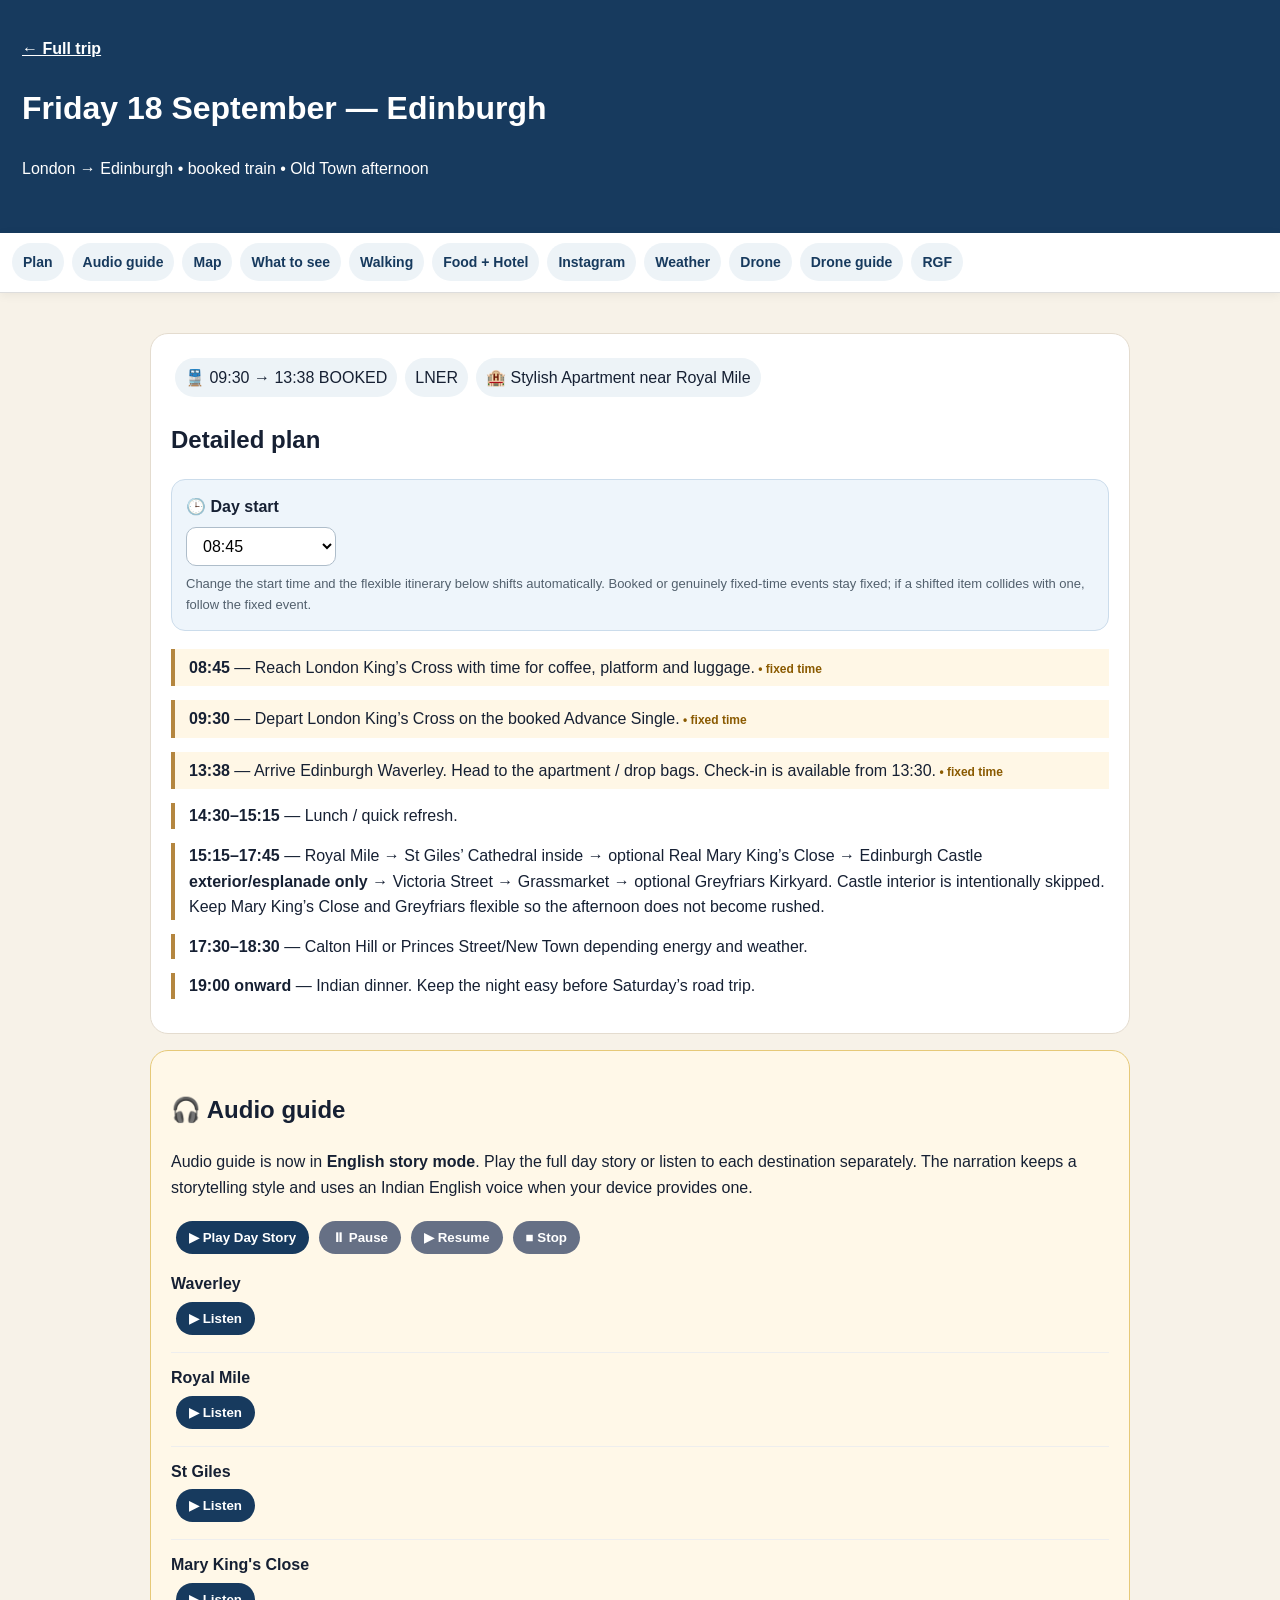
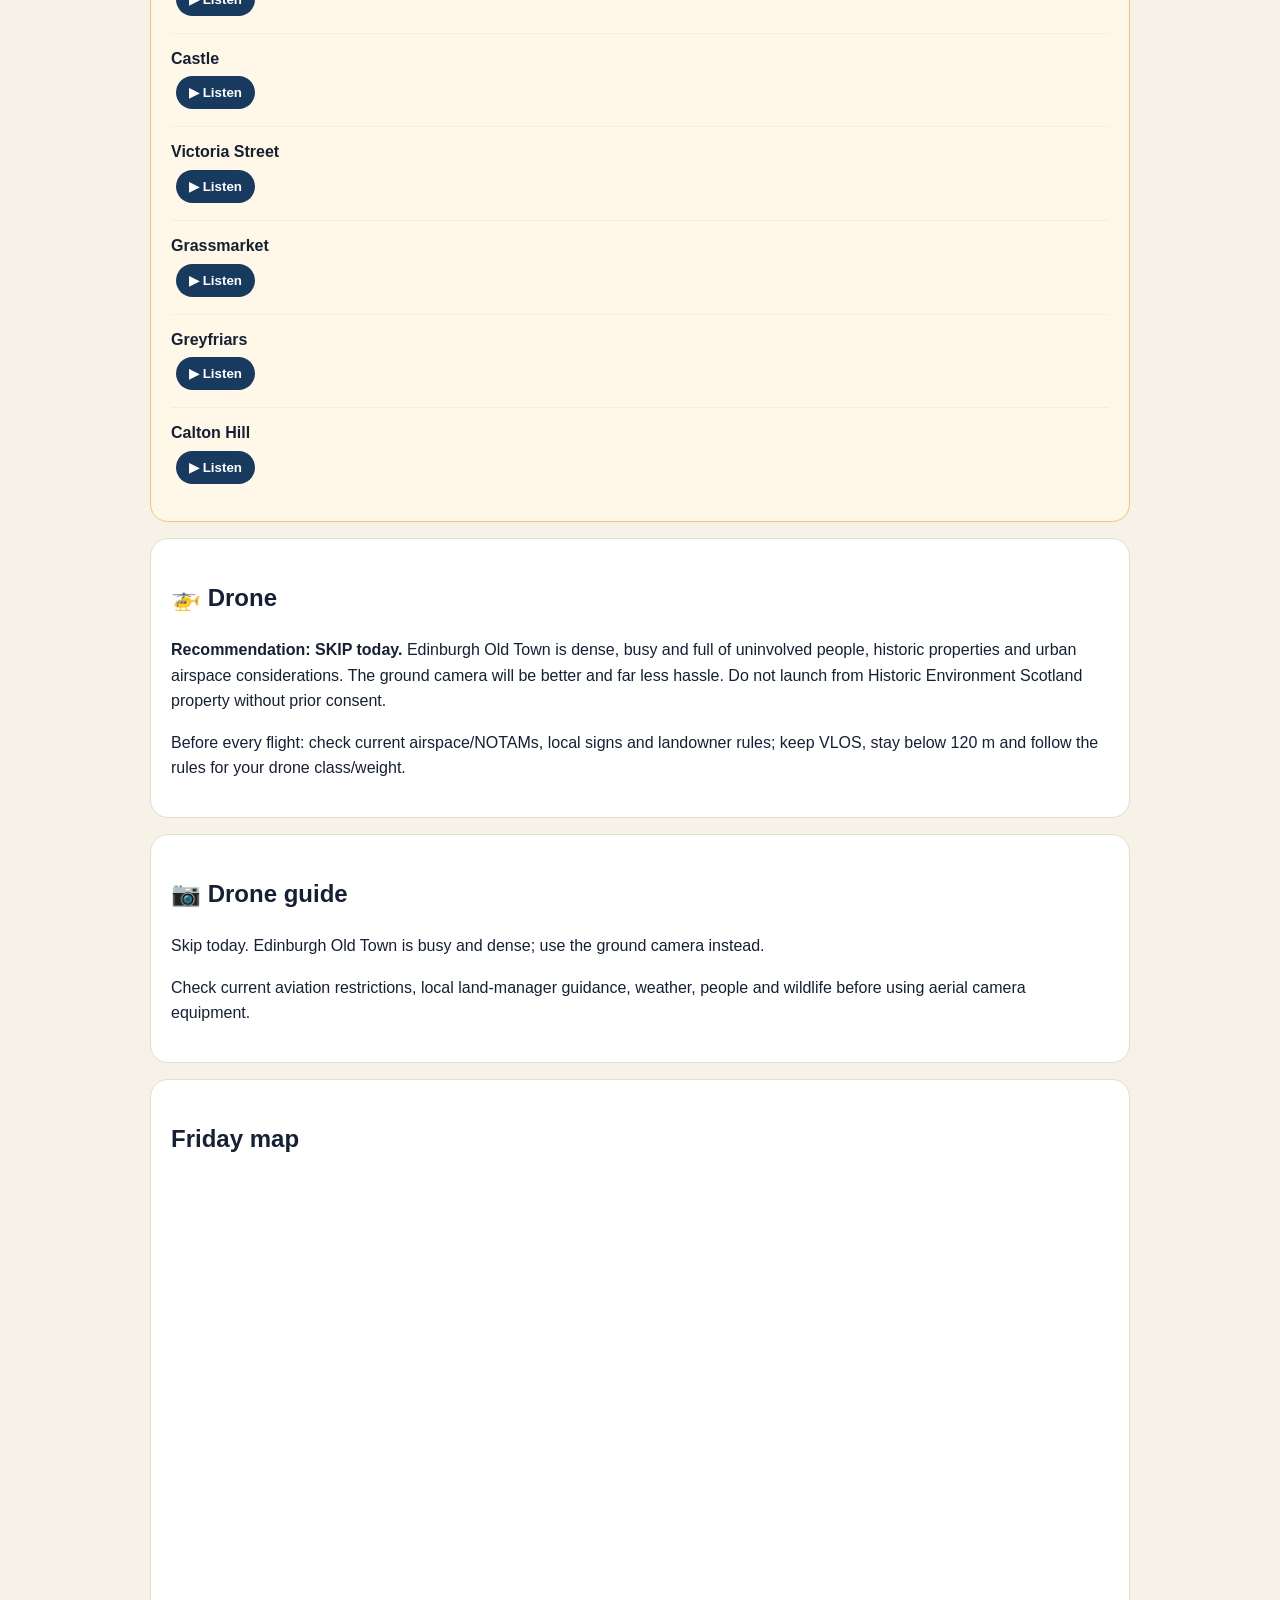
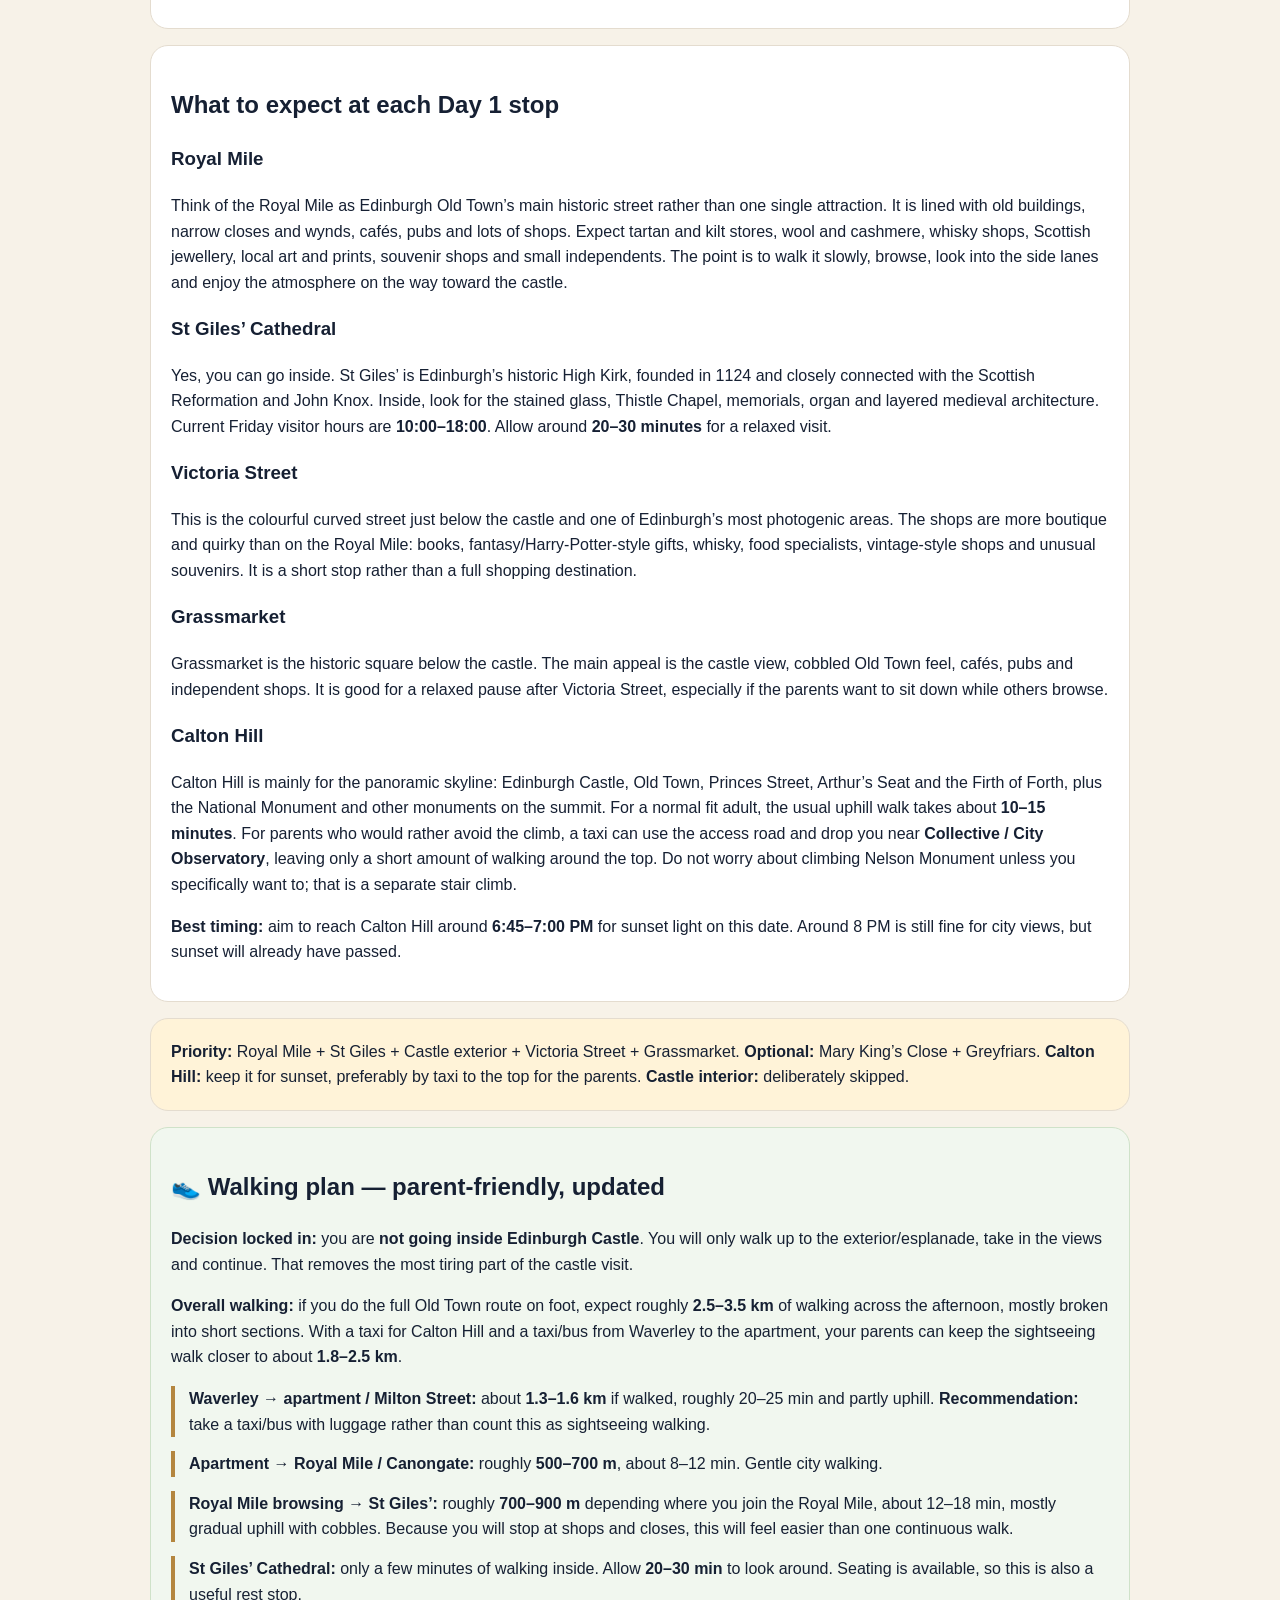
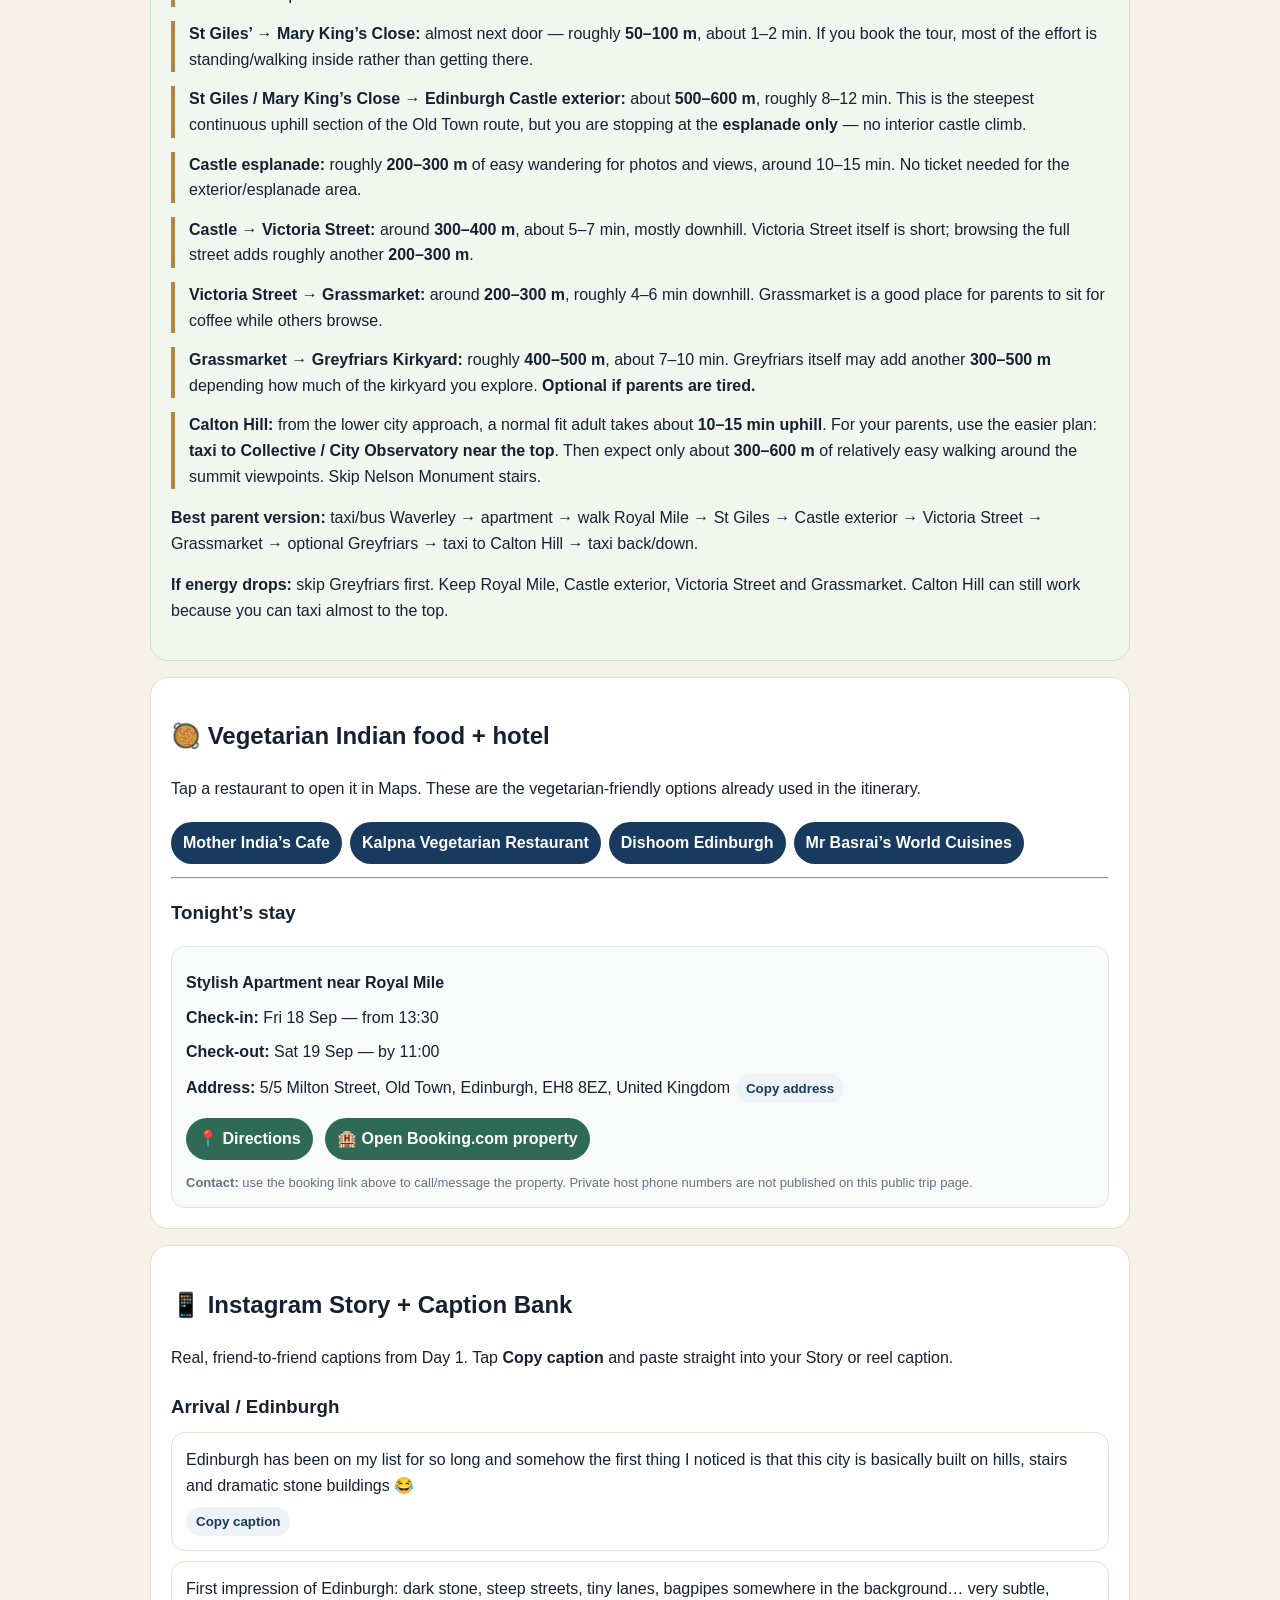
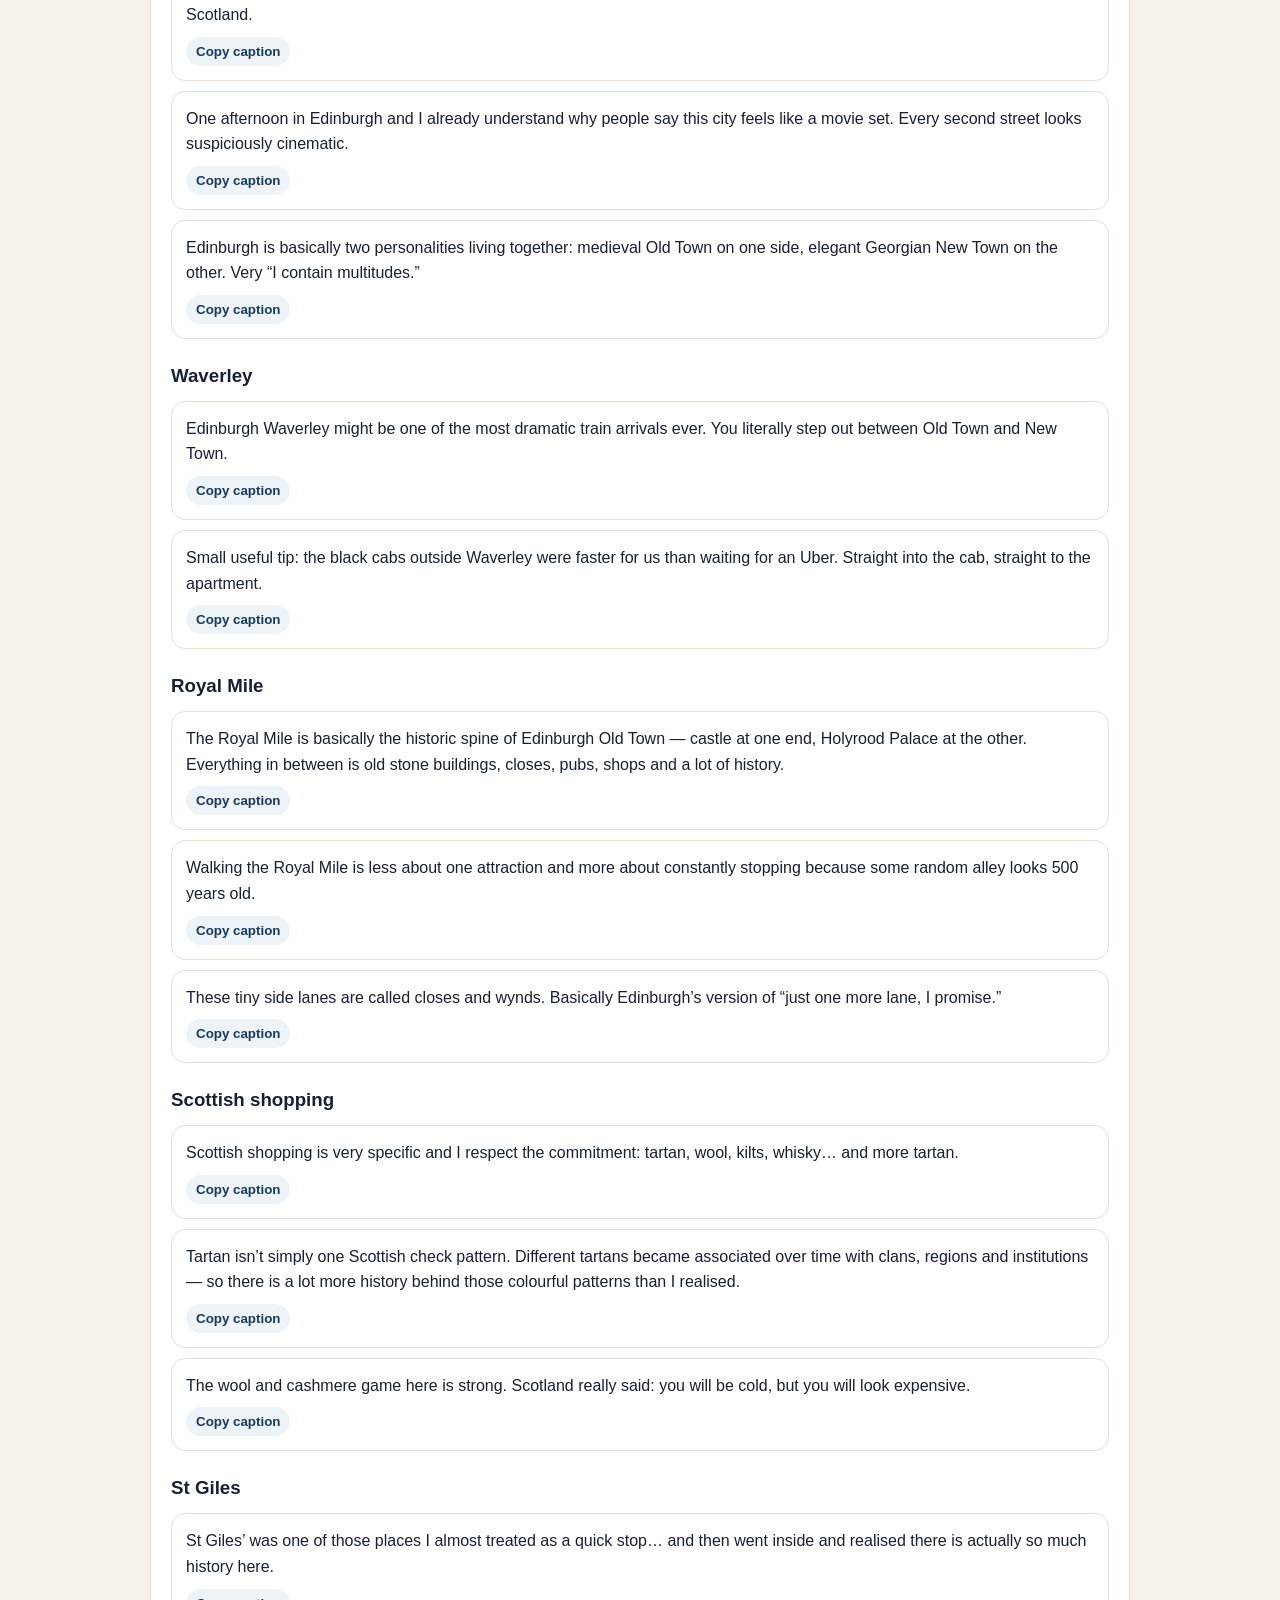
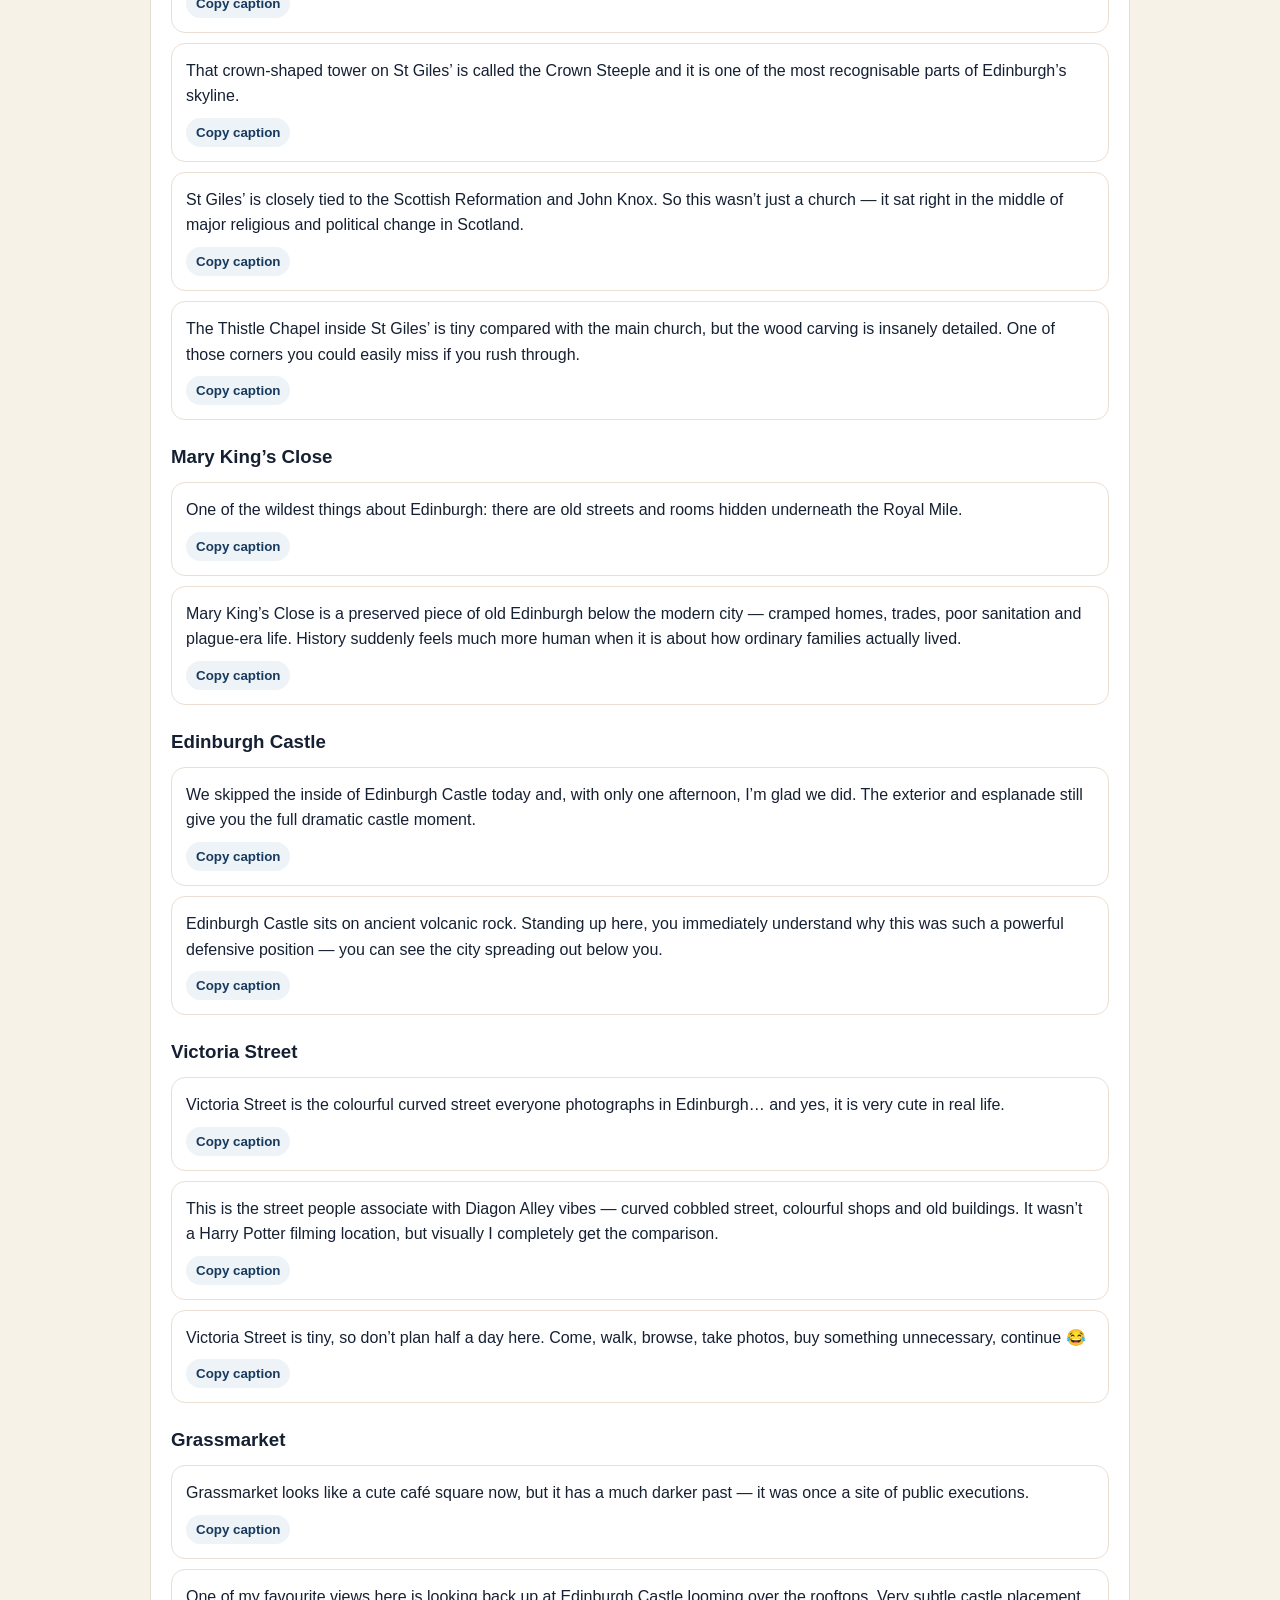
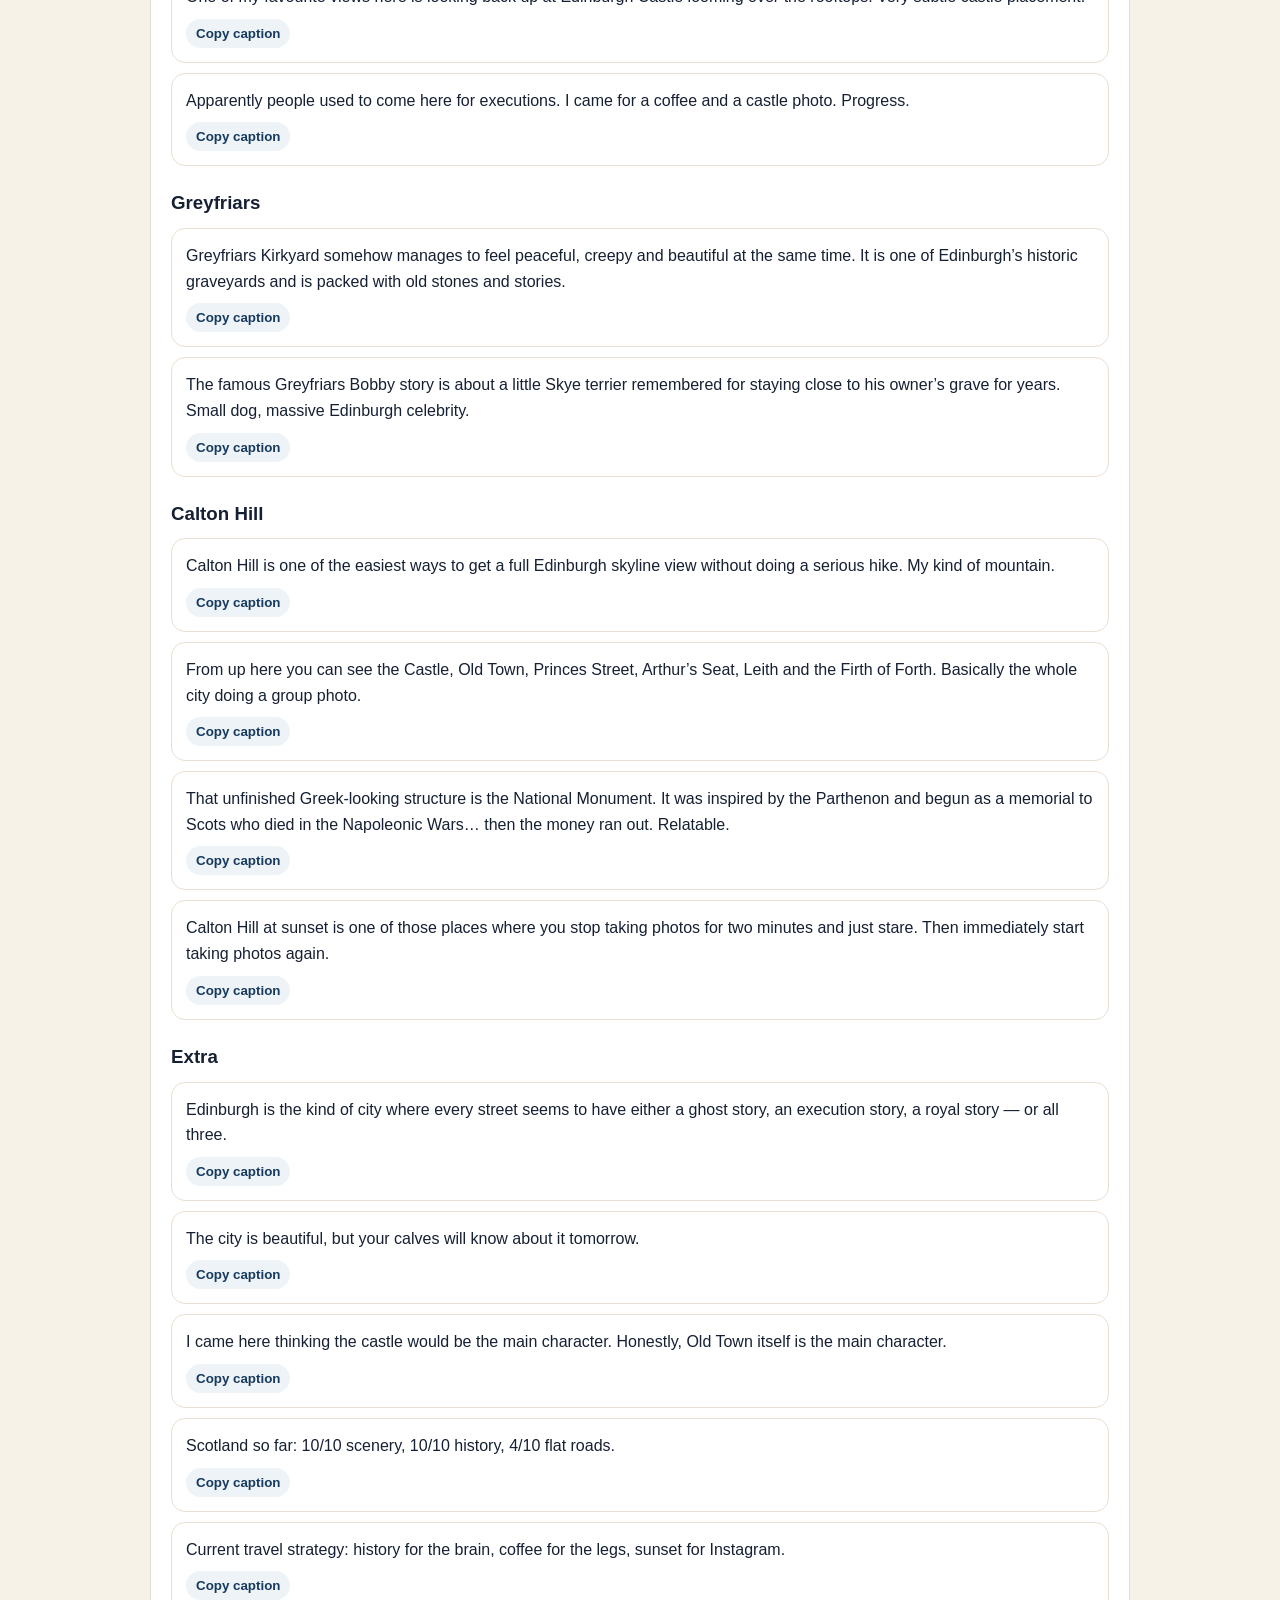
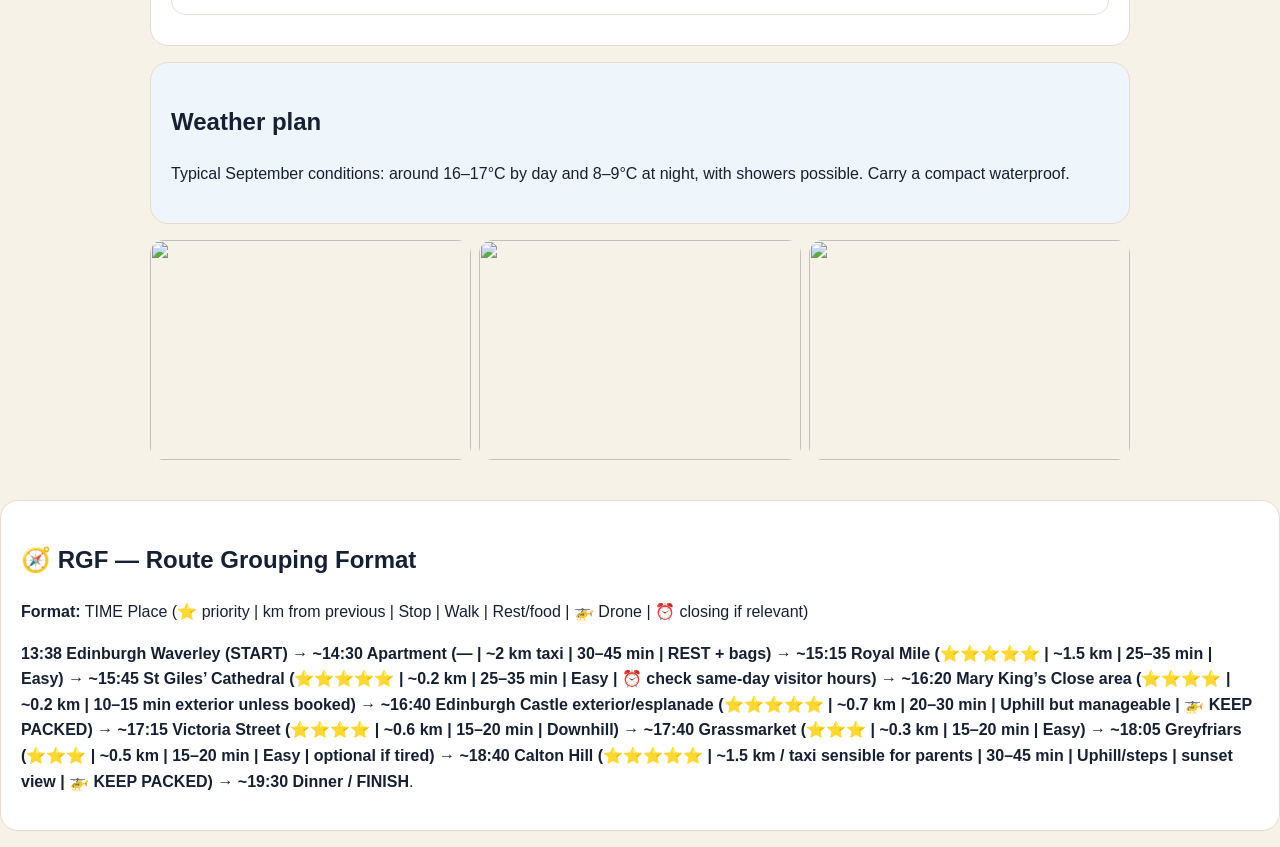
==== scotland-trip-2026/friday.html @ fc647a06 "Migrate Scotland travel guide: friday.html" ====
<!doctype html><html><head><meta charset="utf-8"><meta name="viewport" content="width=device-width,initial-scale=1"><title>Friday | Edinburgh</title><link rel="stylesheet" href="https://unpkg.com/leaflet@1.9.4/dist/leaflet.css"><style>body{margin:0;font-family:Arial;background:#f7f2e8;color:#162033;line-height:1.6}header{background:#173a5e;color:#fff;padding:36px 22px}main{max-width:980px;margin:auto;padding:24px}a{color:#173a5e;font-weight:bold}.back{color:white}.card{background:#fff;border:1px solid #e4dccf;border-radius:18px;padding:20px;margin:16px 0}.tag{display:inline-block;background:#edf3f7;padding:7px 10px;border-radius:999px;margin:4px}.time{border-left:4px solid #b4863f;padding-left:14px;margin:14px 0}#map{height:430px;border-radius:16px}.weather{background:#eef5fb}.note{background:#fff3d8}.photos{display:grid;grid-template-columns:repeat(3,1fr);gap:8px}.photos img{width:100%;height:220px;object-fit:cover;border-radius:14px}@media(max-width:700px){.photos{grid-template-columns:1fr}}.audio-btn{border:0;border-radius:999px;padding:9px 13px;margin:5px;background:#173a5e;color:white;font-weight:bold;cursor:pointer}.audio-btn.secondary{background:#667085}.audio-guide-panel{background:#fff8e8;border:1px solid #e6c978}.audio-stop{padding:12px 0;border-bottom:1px solid #eee}.audio-stop:last-child{border-bottom:0}.audio-fixed{position:sticky;bottom:10px;z-index:20;background:rgba(255,255,255,.96);border:1px solid #ddd;border-radius:16px;padding:9px;margin:16px 0;box-shadow:0 4px 20px rgba(0,0,0,.12)}.section-menu{position:sticky;top:0;z-index:50;background:rgba(255,255,255,.97);border-bottom:1px solid #ddd;padding:10px 12px;display:flex;gap:8px;overflow-x:auto;white-space:nowrap;box-shadow:0 2px 10px rgba(0,0,0,.06)}.section-menu a{display:inline-block;padding:8px 11px;border-radius:999px;background:#edf3f7;color:#173a5e;text-decoration:none;font-size:14px;font-weight:bold}.section-menu a:hover{background:#dfe9f0}.section-anchor{scroll-margin-top:72px}.food-links a,.hotel-link{display:inline-block;margin:5px 8px 5px 0;padding:8px 12px;border-radius:999px;background:#173a5e;color:#fff;text-decoration:none;font-weight:bold}.hotel-link{background:#2e6a55}.booking-details{background:#f8fbf9;border:1px solid #d7e7df;border-radius:14px;padding:14px;margin-top:12px}.booking-row{margin:9px 0}.copy-btn{border:0;border-radius:999px;padding:7px 10px;margin-left:6px;background:#edf3f7;color:#173a5e;font-weight:bold;cursor:pointer}.booking-actions a{display:inline-block;margin:6px 8px 0 0;padding:8px 12px;border-radius:999px;background:#2e6a55;color:#fff;text-decoration:none;font-weight:bold}.ig-item{background:#fff;border:1px solid #eadfd2;border-radius:14px;padding:14px;margin:10px 0}.ig-item p{margin:0 0 9px}.ig-item .copy-btn{margin-left:0}.ig-group{margin-top:22px}.ig-group h3{margin-bottom:8px}.day-start-planner{background:#eef5fb;border:1px solid #cbdceb;border-radius:14px;padding:14px;margin:14px 0 18px}.day-start-planner label{font-weight:700;display:block;margin-bottom:7px}.day-start-planner select{font-size:16px;padding:9px 12px;border:1px solid #aebdca;border-radius:10px;background:white;min-width:150px}.day-start-planner .planner-note{font-size:13px;color:#52606d;margin:8px 0 0}.time.time-fixed{background:#fff7e6;padding-top:6px;padding-bottom:6px}.time.time-fixed:after{content:"  • fixed time";font-size:12px;font-weight:700;color:#8a5a00}</style></head><body><header><a class="back" href="index.html">← Full trip</a><h1>Friday 18 September — Edinburgh</h1><p>London → Edinburgh • booked train • Old Town afternoon</p></header><nav class="section-menu">
<a href="#plan">Plan</a>
<a href="#audio">Audio guide</a>
<a href="#map-section">Map</a>
<a href="#details">What to see</a>
<a href="#walking">Walking</a>
<a href="#food-hotel">Food + Hotel</a>
<a href="#instagram">Instagram</a>
<a href="#weather">Weather</a>
<a href="#drone">Drone</a>
<a href="#camera-spots">Drone guide</a><a href="#rgf">RGF</a>
</nav><main><div class="card section-anchor" id="plan"><span class="tag">🚆 09:30 → 13:38 BOOKED</span><span class="tag">LNER</span><span class="tag">🏨 Stylish Apartment near Royal Mile</span><h2>Detailed plan</h2><div class="day-start-planner" data-base="08:45" data-fixed='["King’s Cross","Arrive Edinburgh Waverley"]'><label for="day-start-friday">🕒 Day start</label><select id="day-start-friday" aria-label="Day start"></select><p class="planner-note">Change the start time and the flexible itinerary below shifts automatically. Booked or genuinely fixed-time events stay fixed; if a shifted item collides with one, follow the fixed event.</p></div><div class="time"><b>08:45</b> — Reach London King’s Cross with time for coffee, platform and luggage.</div><div class="time"><b>09:30</b> — Depart London King’s Cross on the booked Advance Single.</div><div class="time"><b>13:38</b> — Arrive Edinburgh Waverley. Head to the apartment / drop bags. Check-in is available from 13:30.</div><div class="time"><b>14:30–15:15</b> — Lunch / quick refresh.</div><div class="time"><b>15:15–17:45</b> — Royal Mile → St Giles’ Cathedral inside → optional Real Mary King’s Close → Edinburgh Castle <b>exterior/esplanade only</b> → Victoria Street → Grassmarket → optional Greyfriars Kirkyard. Castle interior is intentionally skipped. Keep Mary King’s Close and Greyfriars flexible so the afternoon does not become rushed.</div><div class="time"><b>17:30–18:30</b> — Calton Hill or Princes Street/New Town depending energy and weather.</div><div class="time"><b>19:00 onward</b> — Indian dinner. Keep the night easy before Saturday’s road trip.</div></div><div class="card audio-guide-panel section-anchor" id="audio"><h2>🎧 Audio guide</h2><p>Audio guide is now in <b>English story mode</b>. Play the full day story or listen to each destination separately. The narration keeps a storytelling style and uses an Indian English voice when your device provides one.</p><button class="audio-btn" onclick="speakDay()">▶ Play Day Story</button><button class="audio-btn secondary" onclick="pauseAudio()">⏸ Pause</button><button class="audio-btn secondary" onclick="resumeAudio()">▶ Resume</button><button class="audio-btn secondary" onclick="stopAudio()">■ Stop</button><div class="audio-stop"><b>Waverley</b><br><button class="audio-btn" onclick="speakGuide('Waverley')">▶ Listen</button></div><div class="audio-stop"><b>Royal Mile</b><br><button class="audio-btn" onclick="speakGuide('Royal Mile')">▶ Listen</button></div><div class="audio-stop"><b>St Giles</b><br><button class="audio-btn" onclick="speakGuide('St Giles')">▶ Listen</button></div><div class="audio-stop"><b>Mary King's Close</b><br><button class="audio-btn" onclick="speakGuide('Mary King\'s Close')">▶ Listen</button></div><div class="audio-stop"><b>Castle</b><br><button class="audio-btn" onclick="speakGuide('Castle')">▶ Listen</button></div><div class="audio-stop"><b>Victoria Street</b><br><button class="audio-btn" onclick="speakGuide('Victoria Street')">▶ Listen</button></div><div class="audio-stop"><b>Grassmarket</b><br><button class="audio-btn" onclick="speakGuide('Grassmarket')">▶ Listen</button></div><div class="audio-stop"><b>Greyfriars</b><br><button class="audio-btn" onclick="speakGuide('Greyfriars')">▶ Listen</button></div><div class="audio-stop"><b>Calton Hill</b><br><button class="audio-btn" onclick="speakGuide('Calton Hill')">▶ Listen</button></div></div><div class="card section-anchor" id="drone"><h2>🚁 Drone</h2><p><b>Recommendation: SKIP today.</b> Edinburgh Old Town is dense, busy and full of uninvolved people, historic properties and urban airspace considerations. The ground camera will be better and far less hassle. Do not launch from Historic Environment Scotland property without prior consent.</p><p class="planner-note">Before every flight: check current airspace/NOTAMs, local signs and landowner rules; keep VLOS, stay below 120 m and follow the rules for your drone class/weight.</p></div><div class="card section-anchor" id="camera-spots"><h2>📷 Drone guide</h2><p>Skip today. Edinburgh Old Town is busy and dense; use the ground camera instead.</p><p class="planner-note">Check current aviation restrictions, local land-manager guidance, weather, people and wildlife before using aerial camera equipment.</p></div><div class="card section-anchor" id="map-section"><h2>Friday map</h2><div id="map"></div></div><div class="card section-anchor" id="details"><h2>What to expect at each Day 1 stop</h2>
<h3>Royal Mile</h3>
<p>Think of the Royal Mile as Edinburgh Old Town’s main historic street rather than one single attraction. It is lined with old buildings, narrow closes and wynds, cafés, pubs and lots of shops. Expect tartan and kilt stores, wool and cashmere, whisky shops, Scottish jewellery, local art and prints, souvenir shops and small independents. The point is to walk it slowly, browse, look into the side lanes and enjoy the atmosphere on the way toward the castle.</p>
<h3>St Giles’ Cathedral</h3><p>Yes, you can go inside. St Giles’ is Edinburgh’s historic High Kirk, founded in 1124 and closely connected with the Scottish Reformation and John Knox. Inside, look for the stained glass, Thistle Chapel, memorials, organ and layered medieval architecture. Current Friday visitor hours are <b>10:00–18:00</b>. Allow around <b>20–30 minutes</b> for a relaxed visit.</p><h3>Victoria Street</h3>
<p>This is the colourful curved street just below the castle and one of Edinburgh’s most photogenic areas. The shops are more boutique and quirky than on the Royal Mile: books, fantasy/Harry-Potter-style gifts, whisky, food specialists, vintage-style shops and unusual souvenirs. It is a short stop rather than a full shopping destination.</p>
<h3>Grassmarket</h3>
<p>Grassmarket is the historic square below the castle. The main appeal is the castle view, cobbled Old Town feel, cafés, pubs and independent shops. It is good for a relaxed pause after Victoria Street, especially if the parents want to sit down while others browse.</p>
<h3>Calton Hill</h3>
<p>Calton Hill is mainly for the panoramic skyline: Edinburgh Castle, Old Town, Princes Street, Arthur’s Seat and the Firth of Forth, plus the National Monument and other monuments on the summit. For a normal fit adult, the usual uphill walk takes about <b>10–15 minutes</b>. For parents who would rather avoid the climb, a taxi can use the access road and drop you near <b>Collective / City Observatory</b>, leaving only a short amount of walking around the top. Do not worry about climbing Nelson Monument unless you specifically want to; that is a separate stair climb.</p>
<p><b>Best timing:</b> aim to reach Calton Hill around <b>6:45–7:00 PM</b> for sunset light on this date. Around 8 PM is still fine for city views, but sunset will already have passed.</p>
</div><div class="card note"><b>Priority:</b> Royal Mile + St Giles + Castle exterior + Victoria Street + Grassmarket. <b>Optional:</b> Mary King’s Close + Greyfriars. <b>Calton Hill:</b> keep it for sunset, preferably by taxi to the top for the parents. <b>Castle interior:</b> deliberately skipped.</div><div class="card section-anchor" id="walking" style="background:#f1f7ef;border-color:#cfe2c9"><h2>👟 Walking plan — parent-friendly, updated</h2>
<p><b>Decision locked in:</b> you are <b>not going inside Edinburgh Castle</b>. You will only walk up to the exterior/esplanade, take in the views and continue. That removes the most tiring part of the castle visit.</p>
<p><b>Overall walking:</b> if you do the full Old Town route on foot, expect roughly <b>2.5–3.5 km</b> of walking across the afternoon, mostly broken into short sections. With a taxi for Calton Hill and a taxi/bus from Waverley to the apartment, your parents can keep the sightseeing walk closer to about <b>1.8–2.5 km</b>.</p>

<div class="time"><b>Waverley → apartment / Milton Street:</b> about <b>1.3–1.6 km</b> if walked, roughly 20–25 min and partly uphill. <b>Recommendation:</b> take a taxi/bus with luggage rather than count this as sightseeing walking.</div>

<div class="time"><b>Apartment → Royal Mile / Canongate:</b> roughly <b>500–700 m</b>, about 8–12 min. Gentle city walking.</div>

<div class="time"><b>Royal Mile browsing → St Giles’:</b> roughly <b>700–900 m</b> depending where you join the Royal Mile, about 12–18 min, mostly gradual uphill with cobbles. Because you will stop at shops and closes, this will feel easier than one continuous walk.</div>

<div class="time"><b>St Giles’ Cathedral:</b> only a few minutes of walking inside. Allow <b>20–30 min</b> to look around. Seating is available, so this is also a useful rest stop.</div>

<div class="time"><b>St Giles’ → Mary King’s Close:</b> almost next door — roughly <b>50–100 m</b>, about 1–2 min. If you book the tour, most of the effort is standing/walking inside rather than getting there.</div>

<div class="time"><b>St Giles / Mary King’s Close → Edinburgh Castle exterior:</b> about <b>500–600 m</b>, roughly 8–12 min. This is the steepest continuous uphill section of the Old Town route, but you are stopping at the <b>esplanade only</b> — no interior castle climb.</div>

<div class="time"><b>Castle esplanade:</b> roughly <b>200–300 m</b> of easy wandering for photos and views, around 10–15 min. No ticket needed for the exterior/esplanade area.</div>

<div class="time"><b>Castle → Victoria Street:</b> around <b>300–400 m</b>, about 5–7 min, mostly downhill. Victoria Street itself is short; browsing the full street adds roughly another <b>200–300 m</b>.</div>

<div class="time"><b>Victoria Street → Grassmarket:</b> around <b>200–300 m</b>, roughly 4–6 min downhill. Grassmarket is a good place for parents to sit for coffee while others browse.</div>

<div class="time"><b>Grassmarket → Greyfriars Kirkyard:</b> roughly <b>400–500 m</b>, about 7–10 min. Greyfriars itself may add another <b>300–500 m</b> depending how much of the kirkyard you explore. <b>Optional if parents are tired.</b></div>

<div class="time"><b>Calton Hill:</b> from the lower city approach, a normal fit adult takes about <b>10–15 min uphill</b>. For your parents, use the easier plan: <b>taxi to Collective / City Observatory near the top</b>. Then expect only about <b>300–600 m</b> of relatively easy walking around the summit viewpoints. Skip Nelson Monument stairs.</div>

<p><b>Best parent version:</b> taxi/bus Waverley → apartment → walk Royal Mile → St Giles → Castle exterior → Victoria Street → Grassmarket → optional Greyfriars → taxi to Calton Hill → taxi back/down.</p>
<p><b>If energy drops:</b> skip Greyfriars first. Keep Royal Mile, Castle exterior, Victoria Street and Grassmarket. Calton Hill can still work because you can taxi almost to the top.</p>
</div><div class="card section-anchor" id="food-hotel"><h2>🥘 Vegetarian Indian food + hotel</h2>
<p>Tap a restaurant to open it in Maps. These are the vegetarian-friendly options already used in the itinerary.</p>
<div class="food-links"><a href="https://www.google.com/maps/search/?api=1&query=Mother+India%27s+Cafe+Edinburgh" target="_blank" rel="noopener">Mother India’s Cafe</a><a href="https://www.google.com/maps/search/?api=1&query=Kalpna+Vegetarian+Restaurant+Edinburgh" target="_blank" rel="noopener">Kalpna Vegetarian Restaurant</a><a href="https://www.google.com/maps/search/?api=1&query=Dishoom+Edinburgh" target="_blank" rel="noopener">Dishoom Edinburgh</a><a href="https://www.google.com/maps/search/?api=1&query=Mr+Basrai%27s+World+Cuisines+Edinburgh" target="_blank" rel="noopener">Mr Basrai’s World Cuisines</a></div>
<hr>
<h3>Tonight’s stay</h3>
<div class="booking-details">
  <div class="booking-row"><b>Stylish Apartment near Royal Mile</b></div>
  <div class="booking-row"><b>Check-in:</b> Fri 18 Sep — from 13:30</div>
  <div class="booking-row"><b>Check-out:</b> Sat 19 Sep — by 11:00</div>
  <div class="booking-row"><b>Address:</b> <span id="addr-friday">5/5 Milton Street, Old Town, Edinburgh, EH8 8EZ, United Kingdom</span><button class="copy-btn" onclick="copyText('addr-friday')">Copy address</button></div>
  <div class="booking-actions">
    <a href="https://www.google.com/maps/search/?api=1&query=5%2F5+Milton+Street%2C+Old+Town%2C+Edinburgh%2C+EH8+8EZ%2C+United+Kingdom" target="_blank" rel="noopener">📍 Directions</a>
    <a href="https://www.booking.com/hotel/gb/stylish-apartment-near-royal-mile.html" target="_blank" rel="noopener">🏨 Open Booking.com property</a>
  </div>
  <p style="font-size:13px;color:#667085;margin-bottom:0"><b>Contact:</b> use the booking link above to call/message the property. Private host phone numbers are not published on this public trip page.</p>
</div>
</div><div class="card section-anchor" id="instagram"><h2>📱 Instagram Story + Caption Bank</h2><p>Real, friend-to-friend captions from Day 1. Tap <b>Copy caption</b> and paste straight into your Story or reel caption.</p><div class="ig-group"><h3>Arrival / Edinburgh</h3><div class="ig-item"><p id="ig-1">Edinburgh has been on my list for so long and somehow the first thing I noticed is that this city is basically built on hills, stairs and dramatic stone buildings 😂</p><button class="copy-btn" onclick="copyText('ig-1')">Copy caption</button></div><div class="ig-item"><p id="ig-2">First impression of Edinburgh: dark stone, steep streets, tiny lanes, bagpipes somewhere in the background… very subtle, Scotland.</p><button class="copy-btn" onclick="copyText('ig-2')">Copy caption</button></div><div class="ig-item"><p id="ig-3">One afternoon in Edinburgh and I already understand why people say this city feels like a movie set. Every second street looks suspiciously cinematic.</p><button class="copy-btn" onclick="copyText('ig-3')">Copy caption</button></div><div class="ig-item"><p id="ig-4">Edinburgh is basically two personalities living together: medieval Old Town on one side, elegant Georgian New Town on the other. Very “I contain multitudes.”</p><button class="copy-btn" onclick="copyText('ig-4')">Copy caption</button></div></div><div class="ig-group"><h3>Waverley</h3><div class="ig-item"><p id="ig-5">Edinburgh Waverley might be one of the most dramatic train arrivals ever. You literally step out between Old Town and New Town.</p><button class="copy-btn" onclick="copyText('ig-5')">Copy caption</button></div><div class="ig-item"><p id="ig-6">Small useful tip: the black cabs outside Waverley were faster for us than waiting for an Uber. Straight into the cab, straight to the apartment.</p><button class="copy-btn" onclick="copyText('ig-6')">Copy caption</button></div></div><div class="ig-group"><h3>Royal Mile</h3><div class="ig-item"><p id="ig-7">The Royal Mile is basically the historic spine of Edinburgh Old Town — castle at one end, Holyrood Palace at the other. Everything in between is old stone buildings, closes, pubs, shops and a lot of history.</p><button class="copy-btn" onclick="copyText('ig-7')">Copy caption</button></div><div class="ig-item"><p id="ig-8">Walking the Royal Mile is less about one attraction and more about constantly stopping because some random alley looks 500 years old.</p><button class="copy-btn" onclick="copyText('ig-8')">Copy caption</button></div><div class="ig-item"><p id="ig-9">These tiny side lanes are called closes and wynds. Basically Edinburgh’s version of “just one more lane, I promise.”</p><button class="copy-btn" onclick="copyText('ig-9')">Copy caption</button></div></div><div class="ig-group"><h3>Scottish shopping</h3><div class="ig-item"><p id="ig-10">Scottish shopping is very specific and I respect the commitment: tartan, wool, kilts, whisky… and more tartan.</p><button class="copy-btn" onclick="copyText('ig-10')">Copy caption</button></div><div class="ig-item"><p id="ig-11">Tartan isn’t simply one Scottish check pattern. Different tartans became associated over time with clans, regions and institutions — so there is a lot more history behind those colourful patterns than I realised.</p><button class="copy-btn" onclick="copyText('ig-11')">Copy caption</button></div><div class="ig-item"><p id="ig-12">The wool and cashmere game here is strong. Scotland really said: you will be cold, but you will look expensive.</p><button class="copy-btn" onclick="copyText('ig-12')">Copy caption</button></div></div><div class="ig-group"><h3>St Giles</h3><div class="ig-item"><p id="ig-13">St Giles’ was one of those places I almost treated as a quick stop… and then went inside and realised there is actually so much history here.</p><button class="copy-btn" onclick="copyText('ig-13')">Copy caption</button></div><div class="ig-item"><p id="ig-14">That crown-shaped tower on St Giles’ is called the Crown Steeple and it is one of the most recognisable parts of Edinburgh’s skyline.</p><button class="copy-btn" onclick="copyText('ig-14')">Copy caption</button></div><div class="ig-item"><p id="ig-15">St Giles’ is closely tied to the Scottish Reformation and John Knox. So this wasn’t just a church — it sat right in the middle of major religious and political change in Scotland.</p><button class="copy-btn" onclick="copyText('ig-15')">Copy caption</button></div><div class="ig-item"><p id="ig-16">The Thistle Chapel inside St Giles’ is tiny compared with the main church, but the wood carving is insanely detailed. One of those corners you could easily miss if you rush through.</p><button class="copy-btn" onclick="copyText('ig-16')">Copy caption</button></div></div><div class="ig-group"><h3>Mary King’s Close</h3><div class="ig-item"><p id="ig-17">One of the wildest things about Edinburgh: there are old streets and rooms hidden underneath the Royal Mile.</p><button class="copy-btn" onclick="copyText('ig-17')">Copy caption</button></div><div class="ig-item"><p id="ig-18">Mary King’s Close is a preserved piece of old Edinburgh below the modern city — cramped homes, trades, poor sanitation and plague-era life. History suddenly feels much more human when it is about how ordinary families actually lived.</p><button class="copy-btn" onclick="copyText('ig-18')">Copy caption</button></div></div><div class="ig-group"><h3>Edinburgh Castle</h3><div class="ig-item"><p id="ig-19">We skipped the inside of Edinburgh Castle today and, with only one afternoon, I’m glad we did. The exterior and esplanade still give you the full dramatic castle moment.</p><button class="copy-btn" onclick="copyText('ig-19')">Copy caption</button></div><div class="ig-item"><p id="ig-20">Edinburgh Castle sits on ancient volcanic rock. Standing up here, you immediately understand why this was such a powerful defensive position — you can see the city spreading out below you.</p><button class="copy-btn" onclick="copyText('ig-20')">Copy caption</button></div></div><div class="ig-group"><h3>Victoria Street</h3><div class="ig-item"><p id="ig-21">Victoria Street is the colourful curved street everyone photographs in Edinburgh… and yes, it is very cute in real life.</p><button class="copy-btn" onclick="copyText('ig-21')">Copy caption</button></div><div class="ig-item"><p id="ig-22">This is the street people associate with Diagon Alley vibes — curved cobbled street, colourful shops and old buildings. It wasn’t a Harry Potter filming location, but visually I completely get the comparison.</p><button class="copy-btn" onclick="copyText('ig-22')">Copy caption</button></div><div class="ig-item"><p id="ig-23">Victoria Street is tiny, so don’t plan half a day here. Come, walk, browse, take photos, buy something unnecessary, continue 😂</p><button class="copy-btn" onclick="copyText('ig-23')">Copy caption</button></div></div><div class="ig-group"><h3>Grassmarket</h3><div class="ig-item"><p id="ig-24">Grassmarket looks like a cute café square now, but it has a much darker past — it was once a site of public executions.</p><button class="copy-btn" onclick="copyText('ig-24')">Copy caption</button></div><div class="ig-item"><p id="ig-25">One of my favourite views here is looking back up at Edinburgh Castle looming over the rooftops. Very subtle castle placement.</p><button class="copy-btn" onclick="copyText('ig-25')">Copy caption</button></div><div class="ig-item"><p id="ig-26">Apparently people used to come here for executions. I came for a coffee and a castle photo. Progress.</p><button class="copy-btn" onclick="copyText('ig-26')">Copy caption</button></div></div><div class="ig-group"><h3>Greyfriars</h3><div class="ig-item"><p id="ig-27">Greyfriars Kirkyard somehow manages to feel peaceful, creepy and beautiful at the same time. It is one of Edinburgh’s historic graveyards and is packed with old stones and stories.</p><button class="copy-btn" onclick="copyText('ig-27')">Copy caption</button></div><div class="ig-item"><p id="ig-28">The famous Greyfriars Bobby story is about a little Skye terrier remembered for staying close to his owner’s grave for years. Small dog, massive Edinburgh celebrity.</p><button class="copy-btn" onclick="copyText('ig-28')">Copy caption</button></div></div><div class="ig-group"><h3>Calton Hill</h3><div class="ig-item"><p id="ig-29">Calton Hill is one of the easiest ways to get a full Edinburgh skyline view without doing a serious hike. My kind of mountain.</p><button class="copy-btn" onclick="copyText('ig-29')">Copy caption</button></div><div class="ig-item"><p id="ig-30">From up here you can see the Castle, Old Town, Princes Street, Arthur’s Seat, Leith and the Firth of Forth. Basically the whole city doing a group photo.</p><button class="copy-btn" onclick="copyText('ig-30')">Copy caption</button></div><div class="ig-item"><p id="ig-31">That unfinished Greek-looking structure is the National Monument. It was inspired by the Parthenon and begun as a memorial to Scots who died in the Napoleonic Wars… then the money ran out. Relatable.</p><button class="copy-btn" onclick="copyText('ig-31')">Copy caption</button></div><div class="ig-item"><p id="ig-32">Calton Hill at sunset is one of those places where you stop taking photos for two minutes and just stare. Then immediately start taking photos again.</p><button class="copy-btn" onclick="copyText('ig-32')">Copy caption</button></div></div><div class="ig-group"><h3>Extra</h3><div class="ig-item"><p id="ig-33">Edinburgh is the kind of city where every street seems to have either a ghost story, an execution story, a royal story — or all three.</p><button class="copy-btn" onclick="copyText('ig-33')">Copy caption</button></div><div class="ig-item"><p id="ig-34">The city is beautiful, but your calves will know about it tomorrow.</p><button class="copy-btn" onclick="copyText('ig-34')">Copy caption</button></div><div class="ig-item"><p id="ig-35">I came here thinking the castle would be the main character. Honestly, Old Town itself is the main character.</p><button class="copy-btn" onclick="copyText('ig-35')">Copy caption</button></div><div class="ig-item"><p id="ig-36">Scotland so far: 10/10 scenery, 10/10 history, 4/10 flat roads.</p><button class="copy-btn" onclick="copyText('ig-36')">Copy caption</button></div><div class="ig-item"><p id="ig-37">Current travel strategy: history for the brain, coffee for the legs, sunset for Instagram.</p><button class="copy-btn" onclick="copyText('ig-37')">Copy caption</button></div></div></div><div class="card weather section-anchor" id="weather"><h2>Weather plan</h2><p>Typical September conditions: around 16–17°C by day and 8–9°C at night, with showers possible. Carry a compact waterproof.</p></div><div class="photos"><img src="https://images.squarespace-cdn.com/content/v1/629f55e6fc3923543f274a86/e348ce0d-dd01-4030-a21a-5ba5b47ca6ef/iStock-689997318.jpg"><img src="https://images.unsplash.com/photo-1506377247377-2a5b3b417ebb?auto=format&fit=crop&w=1200&q=80"><img src="https://images.unsplash.com/photo-1529655683826-aba9b3e77383?auto=format&fit=crop&w=1200&q=80"></div></main><script src="https://unpkg.com/leaflet@1.9.4/dist/leaflet.js"></script><script>const m=L.map('map').setView([55.949,-3.19],14);L.tileLayer('https://{s}.tile.openstreetmap.org/{z}/{x}/{y}.png',{attribution:'© OpenStreetMap'}).addTo(m);const p=[['Waverley',55.952,-3.189],['Royal Mile area',55.950,-3.178],['St Giles',55.9495,-3.1909],['Real Mary King’s Close',55.9505,-3.1905],['Edinburgh Castle',55.9486,-3.1999],['Victoria Street',55.9488,-3.1937],['Grassmarket',55.9476,-3.1959],['Greyfriars Kirkyard',55.9469,-3.1922],['Calton Hill',55.955,-3.182]];p.forEach(x=>L.marker([x[1],x[2]]).addTo(m).bindPopup(x[0]));L.polyline(p.map(x=>[x[1],x[2]]),{weight:4}).addTo(m);</script><script>
const audioGuides={"Waverley":"Our Edinburgh story begins at Waverley Station, sitting dramatically between the Old Town and the New Town. On one side, the medieval Old Town rises above you in layers of dark stone buildings. On the other, the elegant Georgian New Town opens out toward Princes Street. Waverley is a perfect introduction to Edinburgh because you can immediately see that this is a city built in different levels, periods and personalities.","Royal Mile":"Now we are on the Royal Mile, the historic spine of Edinburgh's Old Town. It links Edinburgh Castle at the top with the Palace of Holyroodhouse at the bottom. Look closely at the tall stone buildings on either side. Many of these old tenements were historically called lands. Between them are narrow lanes known as wynds and hidden courtyards called closes. For centuries this street was full of merchants, residents, taverns and public life. Today you will see tartan and kilt shops, cashmere, whisky stores, jewellery, cafés and souvenirs, but the real experience is to walk slowly, look up at the architecture and occasionally disappear into one of the small closes to see how the old city was arranged.","St Giles":"Now we are standing in front of St Giles' Cathedral, one of the most important buildings in Edinburgh's religious history. Start by looking up at the unusual Crown Steeple. Its stone arches form the shape of a crown and have become one of the symbols of the Old Town skyline. The church has stood at the heart of Edinburgh for centuries and became closely connected with the Scottish Reformation. John Knox, one of the leading figures of that movement, preached here. Inside, notice the stained-glass windows, memorials and the great organ, but make sure you also find the Thistle Chapel. It is much smaller and more detailed, with beautifully carved oak, heraldic symbols and extraordinary decorative work connected with the Order of the Thistle, Scotland's highest order of chivalry. Rather than seeing St Giles simply as a church, think of it as a place where religion, politics and Scottish identity repeatedly crossed paths.","Mary King's Close":"Beneath the modern Royal Mile there is another Edinburgh hidden underground. The Real Mary King's Close preserves parts of old streets, rooms and passageways that were eventually built over as the city changed. Imagine ordinary families living here centuries ago in cramped rooms, surrounded by workshops, merchants and neighbours, with very limited sanitation and frequent outbreaks of disease. The guided experience focuses on those everyday lives rather than only kings and battles. It gives a very different picture of Edinburgh: crowded, vertical, noisy and sometimes unhealthy, but also full of trade, family life and community.","Castle":"Now we are approaching Edinburgh Castle, sitting high above the city on an ancient volcanic rock. Even without going inside, its position tells you why this place mattered so much. From here, defenders could watch the city and the surrounding landscape, making the rock a natural stronghold. Inside the castle are major symbols of Scottish history, including the Crown Jewels and the Stone of Destiny, as well as the Scottish National War Memorial. The famous One O'Clock Gun also continues a tradition linked to helping ships in the Firth of Forth set their clocks accurately. Stand on the esplanade and turn back toward the city. From this height, it becomes very easy to understand why control of this rock meant strategic control over Edinburgh.","Victoria Street":"From the castle we now move down toward Victoria Street, one of Edinburgh's most photographed streets. The street curves steeply downhill, with colourful shopfronts following the bend. Its character is more independent and quirky than the Royal Mile, with bookshops, specialty food, whisky, fantasy-themed gifts and unusual souvenirs. Try to see it first from a slightly higher viewpoint so you can appreciate the full curve, then walk down through the shops. It is a small street, but visually it captures the layered, theatrical feeling of the Old Town very well.","Grassmarket":"Now we have reached Grassmarket. Today it is lively, full of cafés, pubs and shops, but its history is much darker. It has been an important market square since the Middle Ages and later became known as a place of public executions. A marker still recalls the old gallows area. The White Hart Inn is also associated with writers including Robert Burns and William Wordsworth. Now look back upward toward the castle. From Grassmarket, the fortress rises dramatically above the rooftops, giving you one of the best examples of how Edinburgh's Old Town is built vertically rather than across a flat landscape.","Greyfriars":"Greyfriars Kirkyard feels very different from the busy streets around it. This is one of Edinburgh's historic graveyards, filled with old stones, monuments and the graves of notable Scots. The site is also connected with important religious events, including the National Covenant of 1638. But the best-known story is Greyfriars Bobby, the small Skye terrier remembered for his loyalty to his owner after the man's death. The traditional story says Bobby stayed close to his master's grave for many years. His statue stands outside the kirkyard. Walk slowly here and notice how the weathered stones and quiet atmosphere reveal another side of Edinburgh's history.","Calton Hill":"We finish the day on Calton Hill, one of the best panoramic viewpoints in Edinburgh. Take a moment to turn slowly in a full circle. To the west you can see Princes Street and Edinburgh Castle. To the south, the Old Town rises with Arthur's Seat behind it. To the north and east are the Firth of Forth and the docks of Leith. The large unfinished Greek-style structure is the National Monument, begun in 1822 to commemorate Scots who died in the Napoleonic Wars. Its design was inspired by the Parthenon in Athens, but the project ran out of money and was never completed. Nearby is Nelson's Monument, commemorating Admiral Nelson's victory at Trafalgar. If you are here around sunset, stop thinking about the checklist for a few minutes and simply watch the light move across the city. It is one of the best ways to understand why Edinburgh is often described as one of Europe's most dramatic city landscapes."};
const dayStory="Today we are going to experience Edinburgh's Old Town as one connected story rather than a checklist of attractions. We begin at Waverley Station, move into the Royal Mile and its hidden closes, step inside St Giles to understand the city's religious history, discover the stories beneath Mary King's Close, approach Edinburgh Castle from the outside, walk down colourful Victoria Street, explore the darker history of Grassmarket, optionally visit Greyfriars, and finish above the city on Calton Hill. Each stop adds another layer to the same story: how Edinburgh grew vertically, how people lived here, and how religion, trade, conflict and everyday life shaped the city.";
let currentUtterance=null;
function getHindiVoice(){const voices=window.speechSynthesis.getVoices();return voices.find(v=>v.lang&&v.lang.toLowerCase()==='en-in')||voices.find(v=>/india/i.test(v.name))||voices.find(v=>v.lang&&v.lang.toLowerCase().startsWith('en'))||null;}
function speakText(t){window.speechSynthesis.cancel();currentUtterance=new SpeechSynthesisUtterance(t);currentUtterance.lang='en-IN';const v=getHindiVoice();if(v)currentUtterance.voice=v;currentUtterance.rate=0.90;currentUtterance.pitch=1;window.speechSynthesis.speak(currentUtterance);}
function speakGuide(name){if(audioGuides[name]) speakText(audioGuides[name]);}
function speakDay(){const full=dayStory+" "+Object.keys(audioGuides).map(k=>k+". "+audioGuides[k]).join(" ");speakText(full);}
function pauseAudio(){window.speechSynthesis.pause();}
function resumeAudio(){window.speechSynthesis.resume();}
function stopAudio(){window.speechSynthesis.cancel();}
</script><script>
function copyText(id){
  const el=document.getElementById(id);
  if(!el)return;
  navigator.clipboard.writeText(el.innerText).then(()=>{const b=el.nextElementSibling;if(b){const old=b.innerText;b.innerText='Copied ✓';setTimeout(()=>b.innerText=old,1400);}});
}
</script><div class="card section-anchor" id="rgf"><h2>🧭 RGF — Route Grouping Format</h2><p><b>Format:</b> TIME Place (⭐ priority | km from previous | Stop | Walk | Rest/food | 🚁 Drone | ⏰ closing if relevant)</p><p><b>13:38 Edinburgh Waverley (START)</b> → <b>~14:30 Apartment (— | ~2 km taxi | 30–45 min | REST + bags)</b> → <b>~15:15 Royal Mile (⭐⭐⭐⭐⭐ | ~1.5 km | 25–35 min | Easy)</b> → <b>~15:45 St Giles’ Cathedral (⭐⭐⭐⭐⭐ | ~0.2 km | 25–35 min | Easy | ⏰ check same-day visitor hours)</b> → <b>~16:20 Mary King’s Close area (⭐⭐⭐⭐ | ~0.2 km | 10–15 min exterior unless booked)</b> → <b>~16:40 Edinburgh Castle exterior/esplanade (⭐⭐⭐⭐⭐ | ~0.7 km | 20–30 min | Uphill but manageable | 🚁 KEEP PACKED)</b> → <b>~17:15 Victoria Street (⭐⭐⭐⭐ | ~0.6 km | 15–20 min | Downhill)</b> → <b>~17:40 Grassmarket (⭐⭐⭐ | ~0.3 km | 15–20 min | Easy)</b> → <b>~18:05 Greyfriars (⭐⭐⭐ | ~0.5 km | 15–20 min | Easy | optional if tired)</b> → <b>~18:40 Calton Hill (⭐⭐⭐⭐⭐ | ~1.5 km / taxi sensible for parents | 30–45 min | Uphill/steps | sunset view | 🚁 KEEP PACKED)</b> → <b>~19:30 Dinner / FINISH</b>.</p></div>
<script>
function initDayStartPlanner(){
 const p=document.querySelector('.day-start-planner'); if(!p)return;
 const sel=p.querySelector('select'), base=p.dataset.base, fixed=JSON.parse(p.dataset.fixed||'[]');
 const toMin=s=>{const a=s.split(':').map(Number);return a[0]*60+a[1];};
 const fmt=n=>{n=((n%1440)+1440)%1440;return String(Math.floor(n/60)).padStart(2,'0')+':'+String(n%60).padStart(2,'0');};
 for(let m=6*60;m<=14*60;m+=15){const o=document.createElement('option');o.value=fmt(m);o.textContent=fmt(m);sel.appendChild(o);}
 if(![...sel.options].some(o=>o.value===base)){const o=document.createElement('option');o.value=base;o.textContent=base;sel.appendChild(o);}
 sel.value=base;
 const rows=[...document.querySelectorAll('#plan .time')];
 rows.forEach(r=>{r.dataset.original=r.innerHTML; if(fixed.some(t=>r.textContent.includes(t)))r.classList.add('time-fixed');});
 const shiftHtml=(html,delta)=>html.replace(/(~?)(\d{1,2}):(\d{2})/g,(m,approx,h,mm)=>approx+fmt(Number(h)*60+Number(mm)+delta));
 const apply=()=>{const delta=toMin(sel.value)-toMin(base);rows.forEach(r=>{r.innerHTML=r.classList.contains('time-fixed')?r.dataset.original:shiftHtml(r.dataset.original,delta);});};
 sel.addEventListener('change',apply); apply();
}
initDayStartPlanner();
</script></body></html>
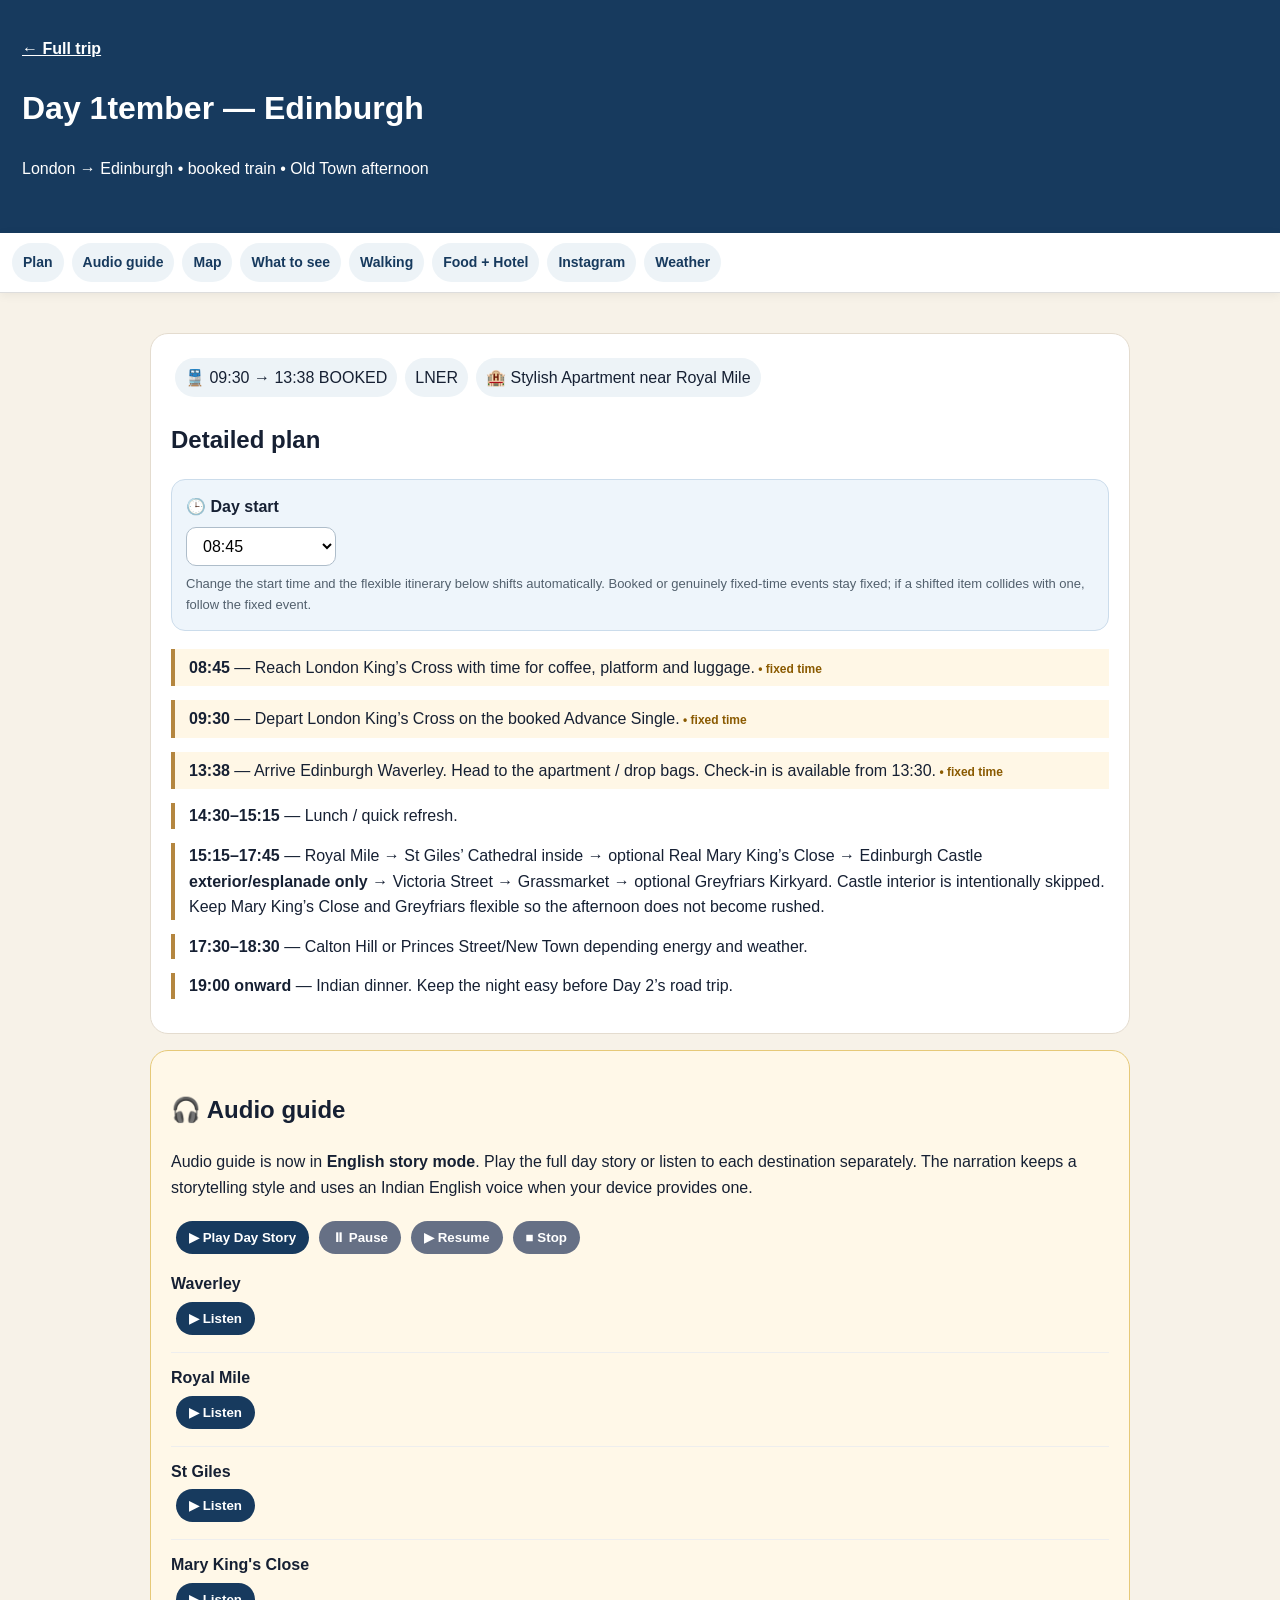
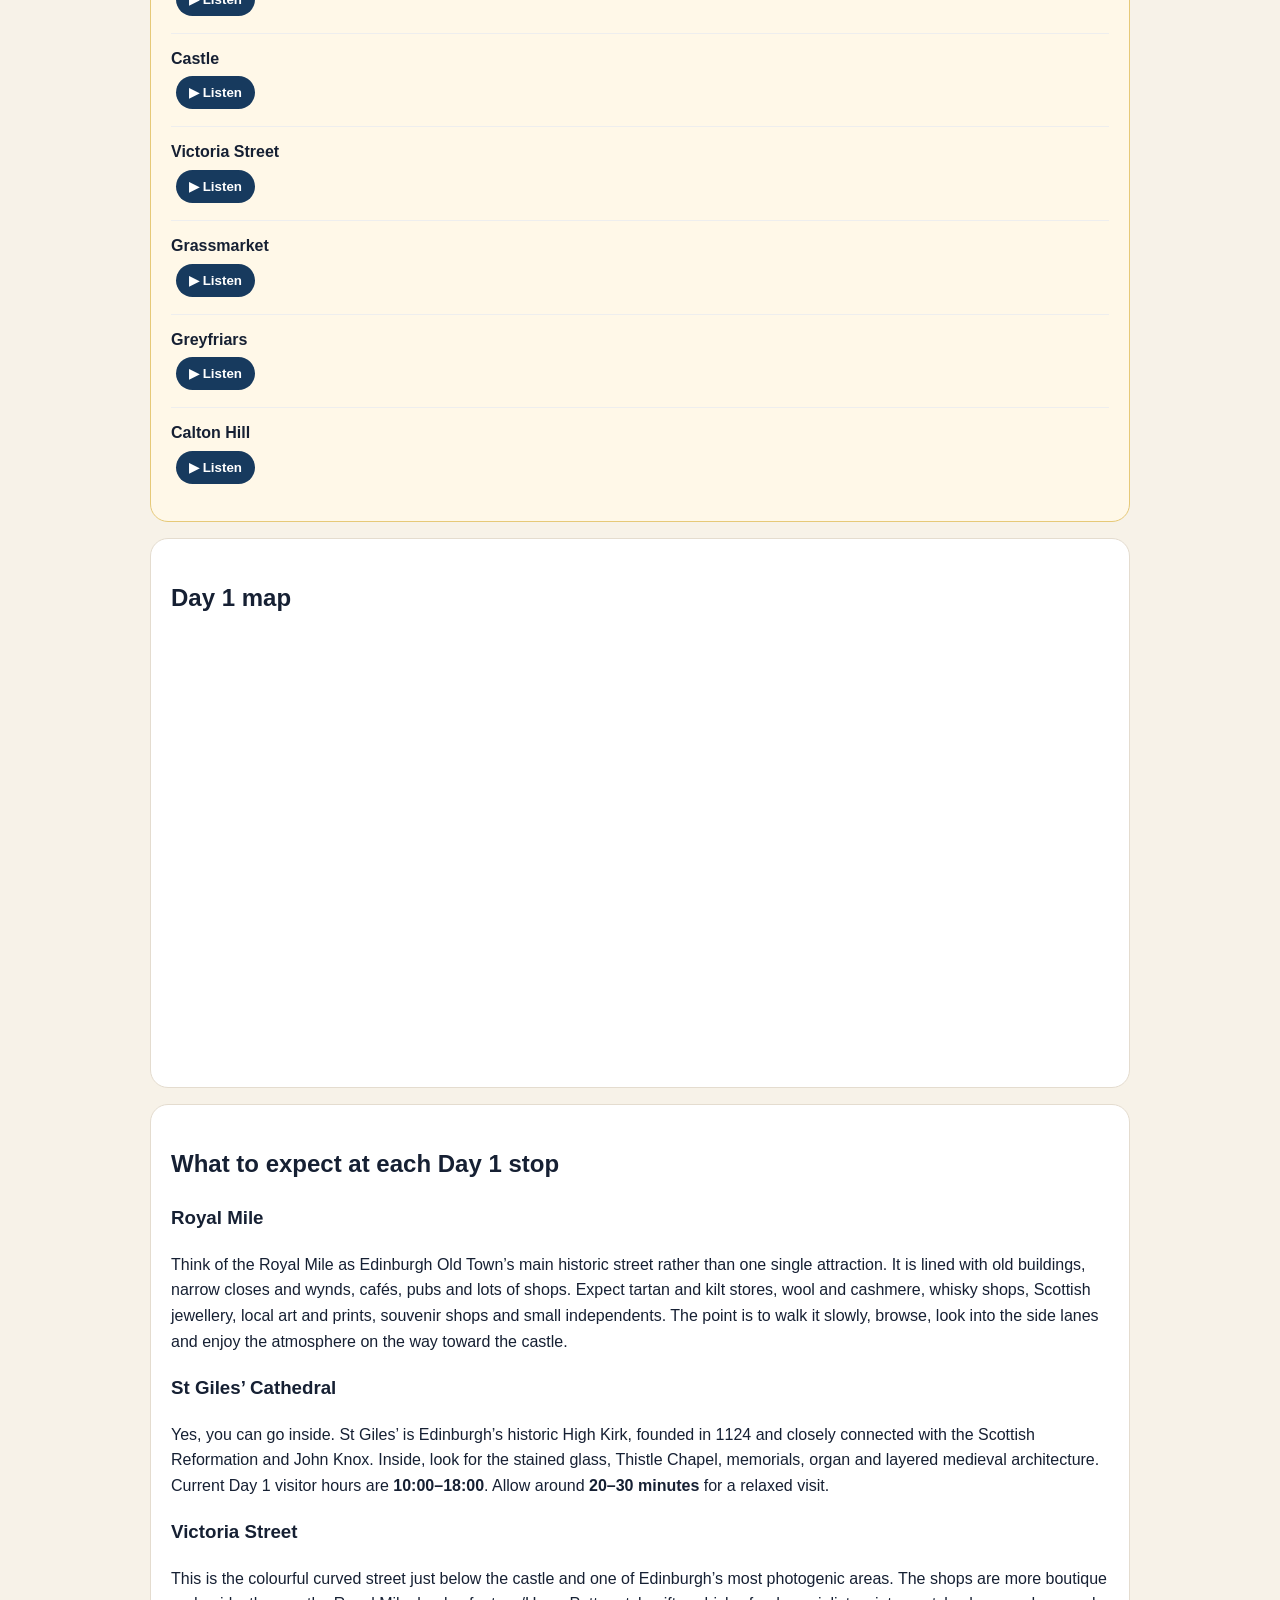
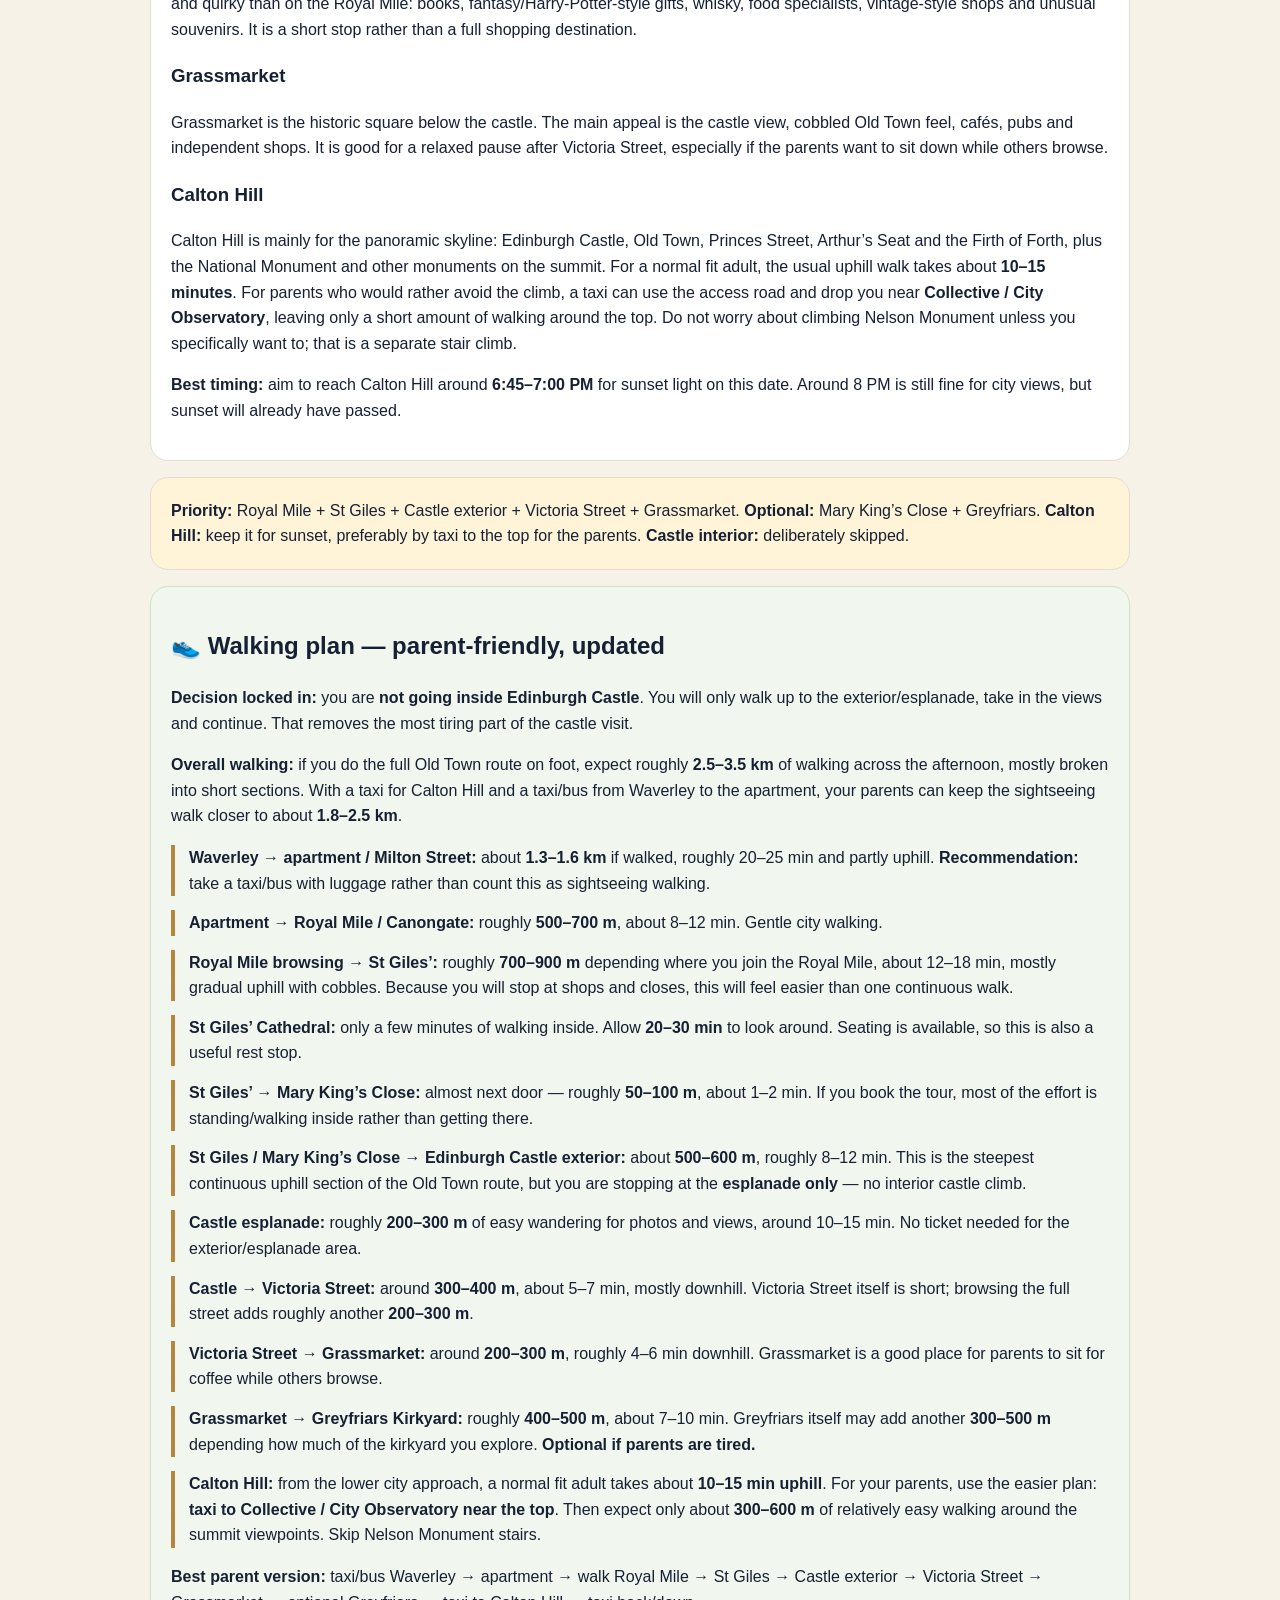
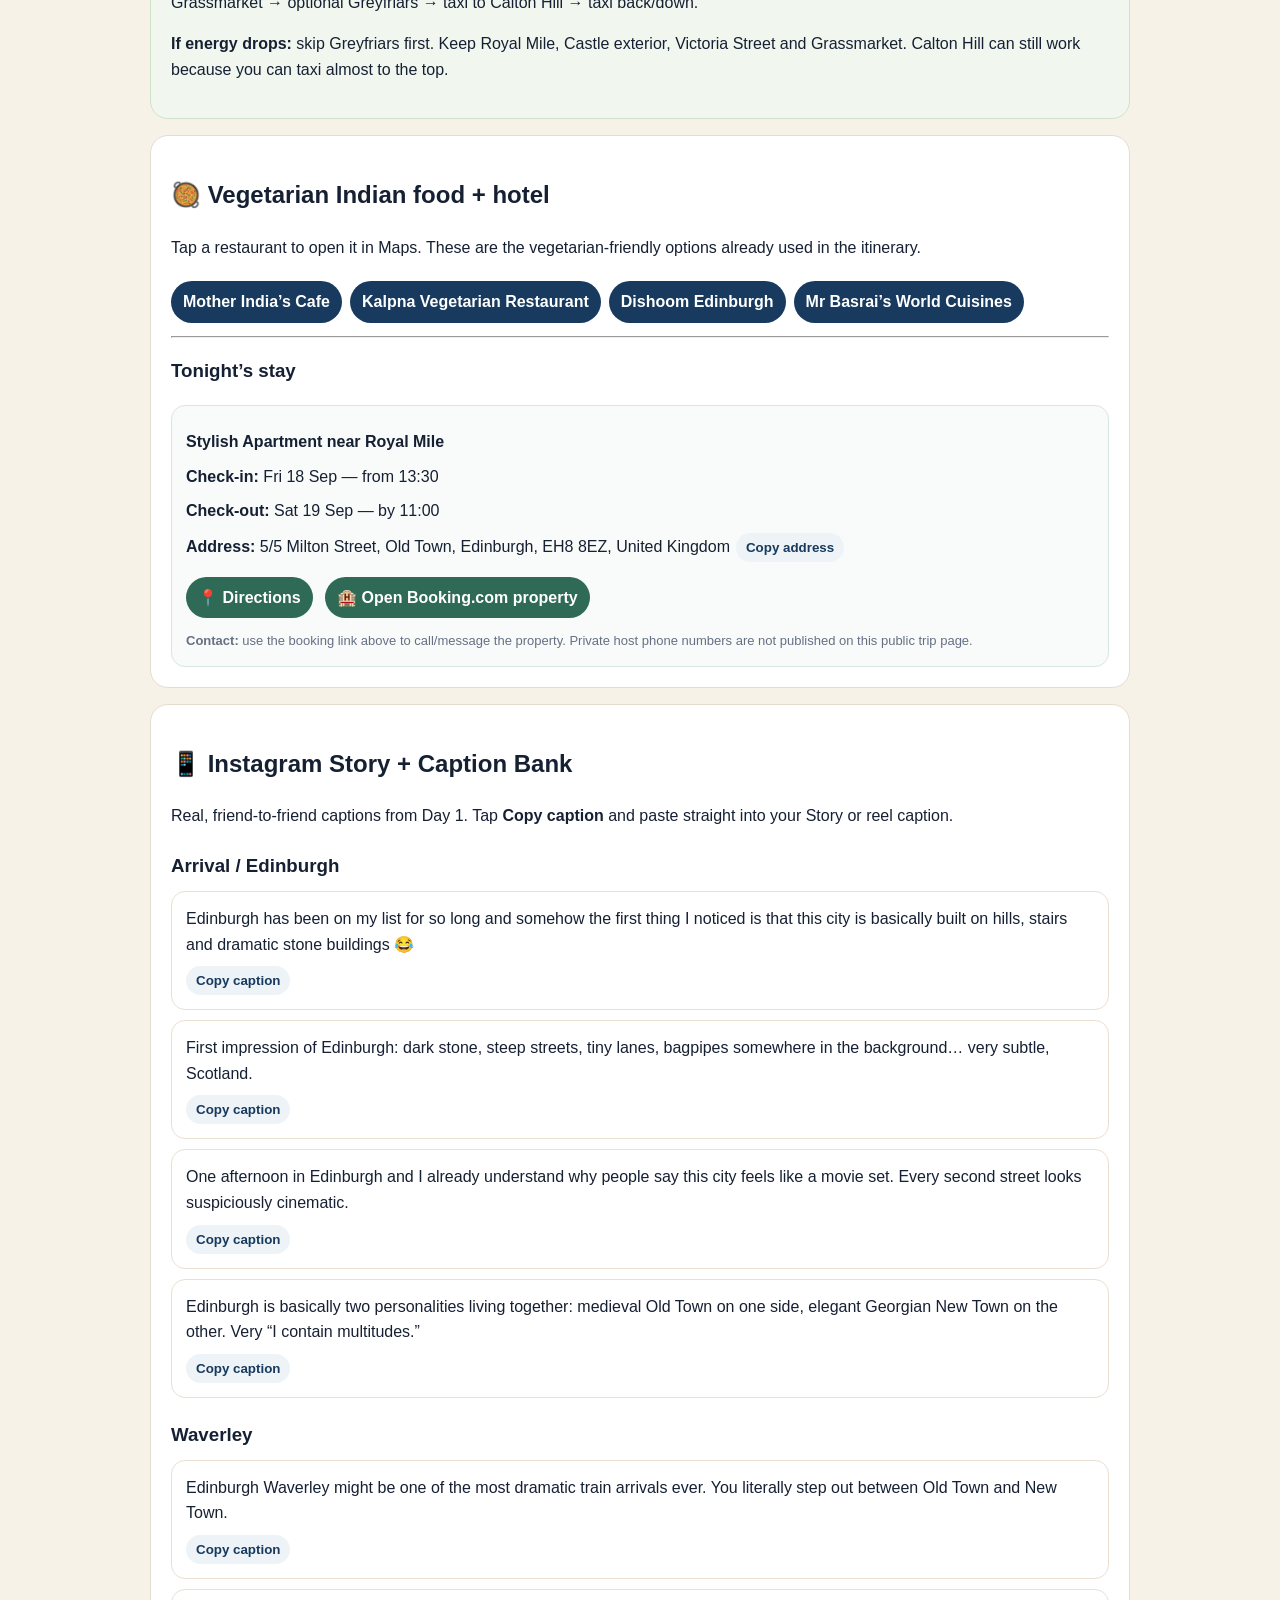
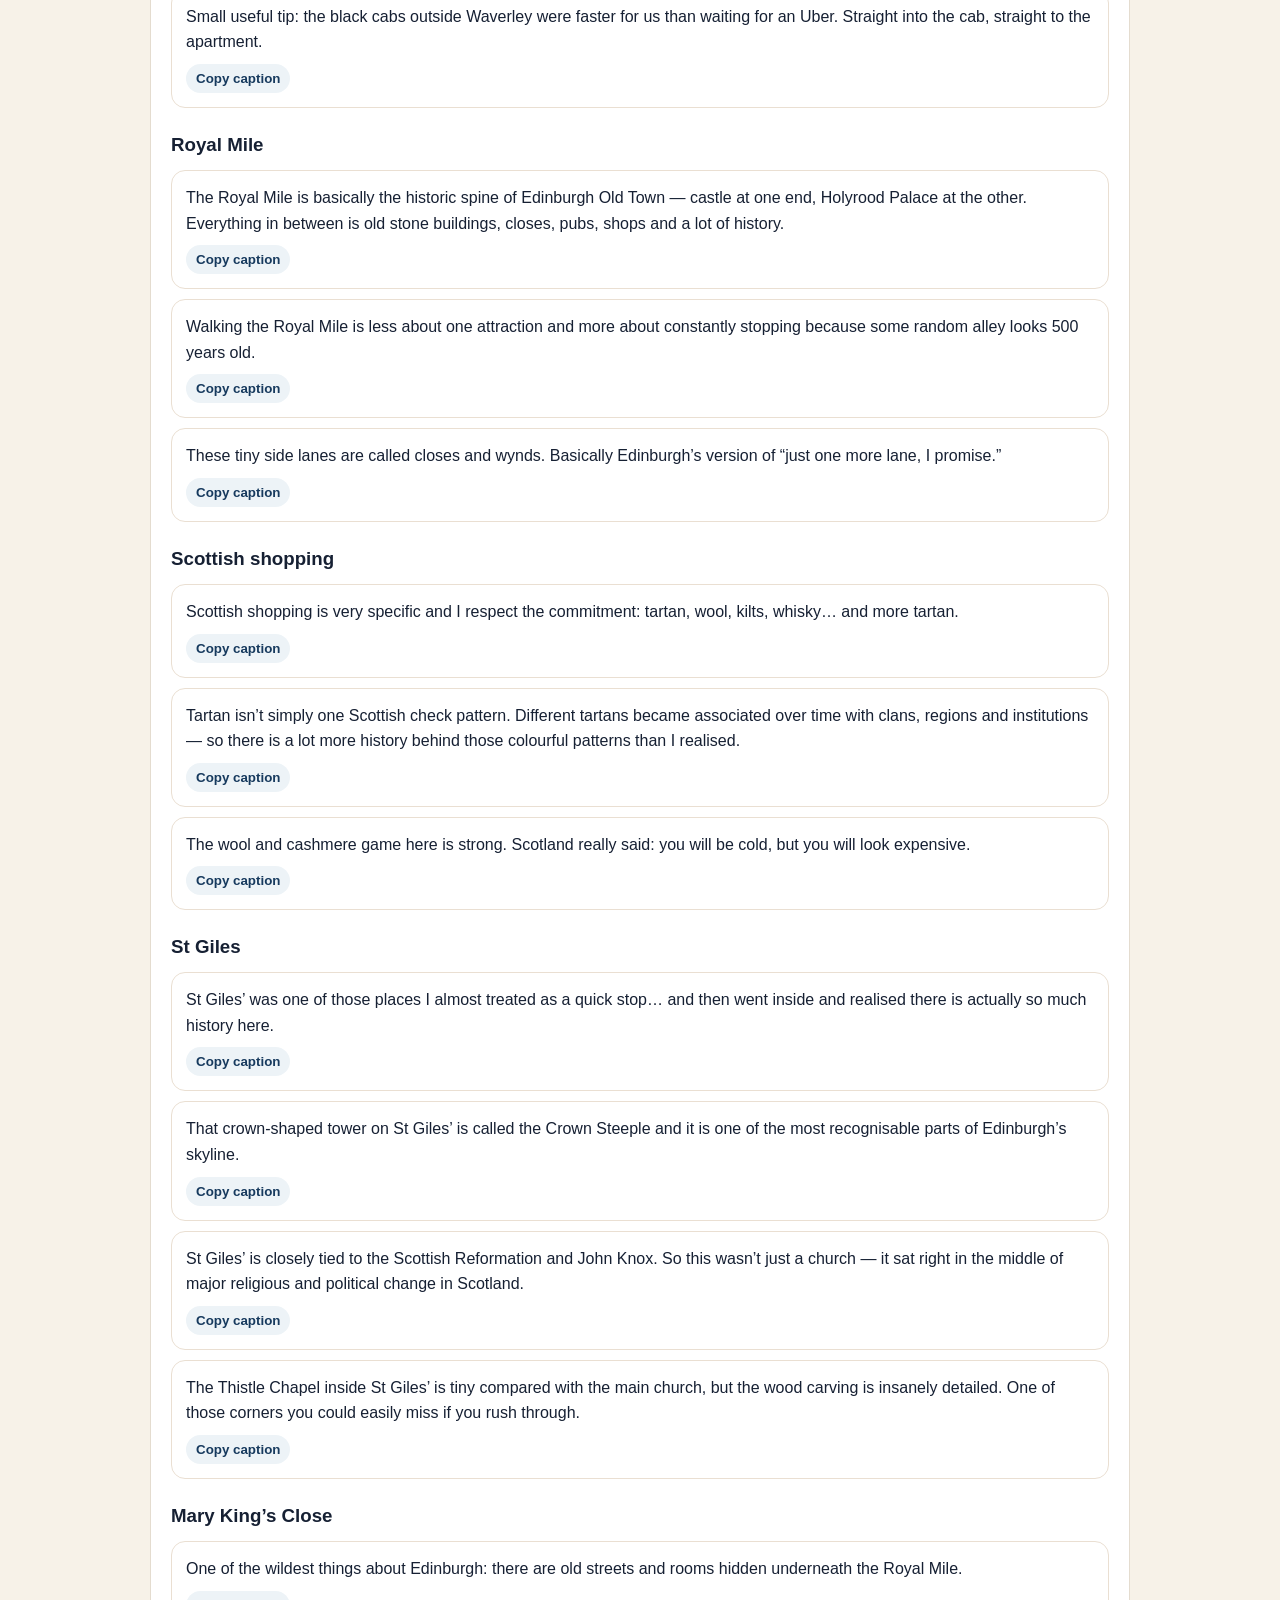
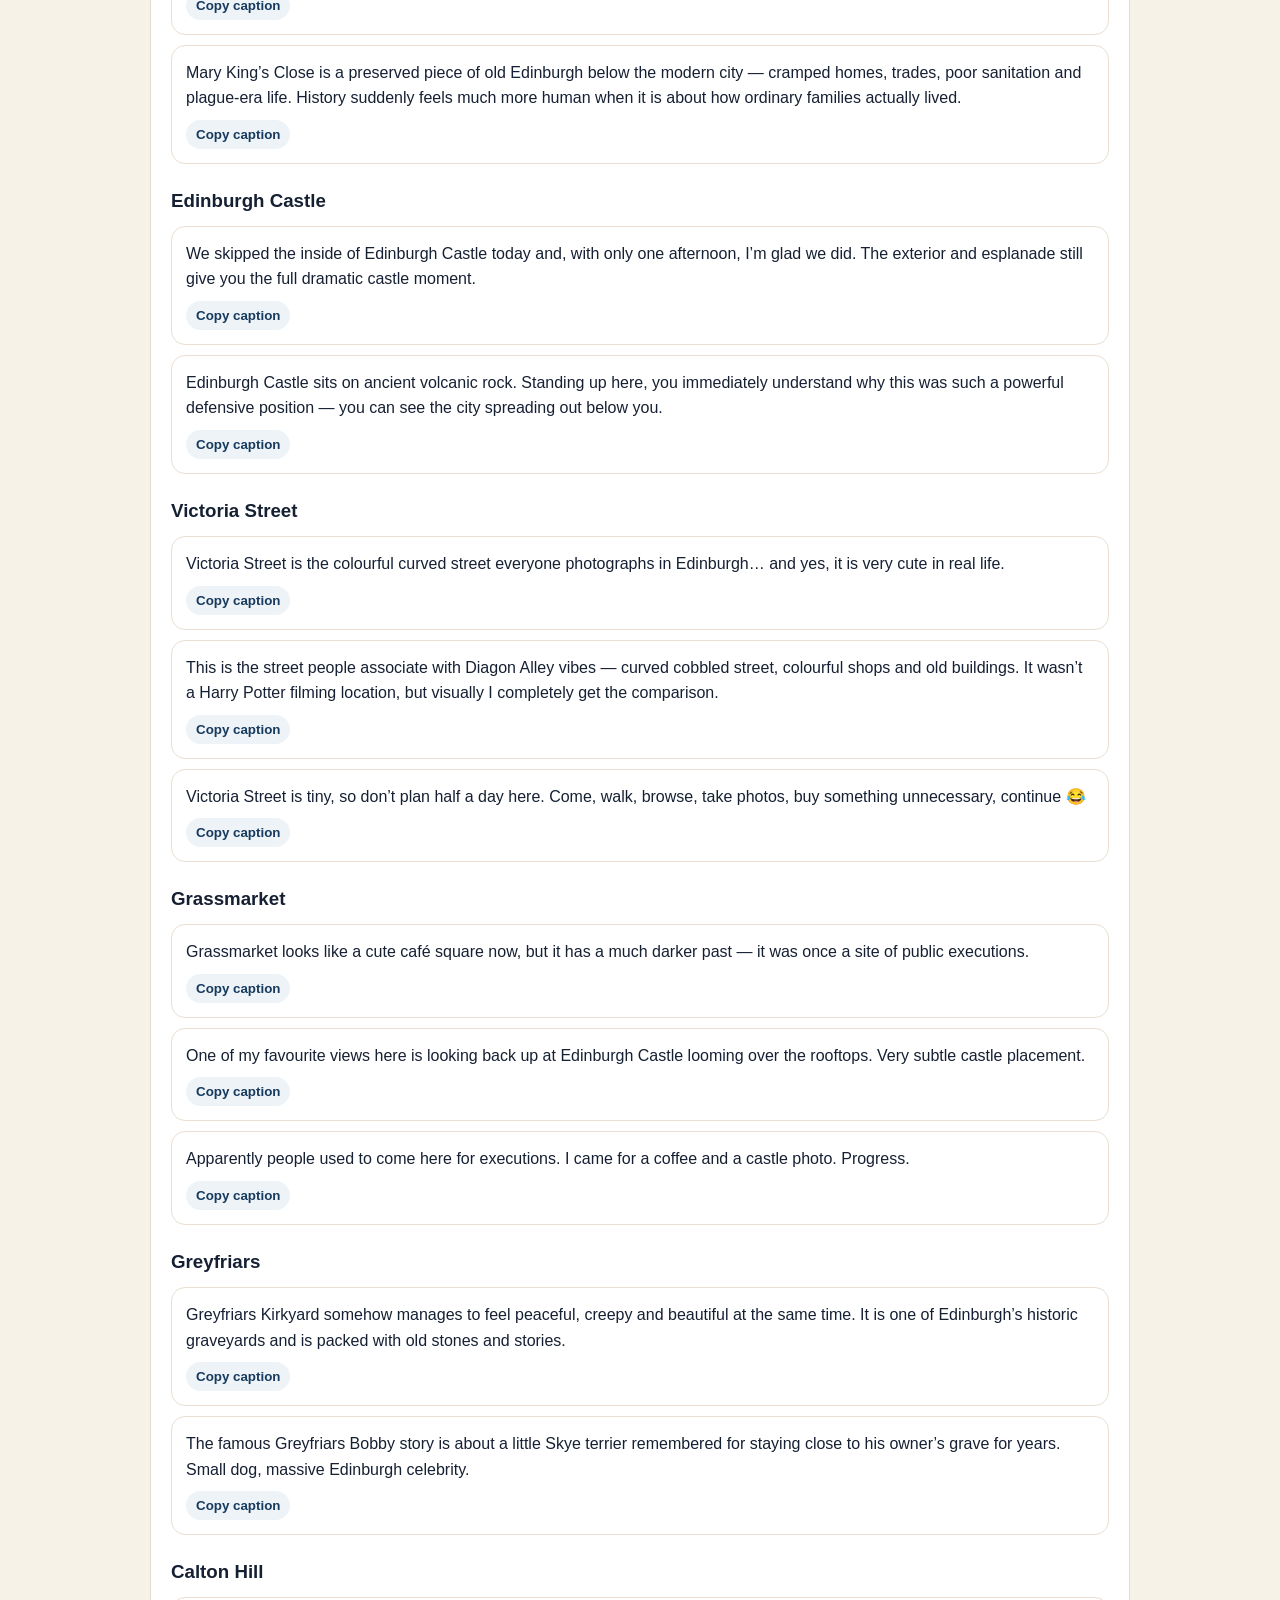
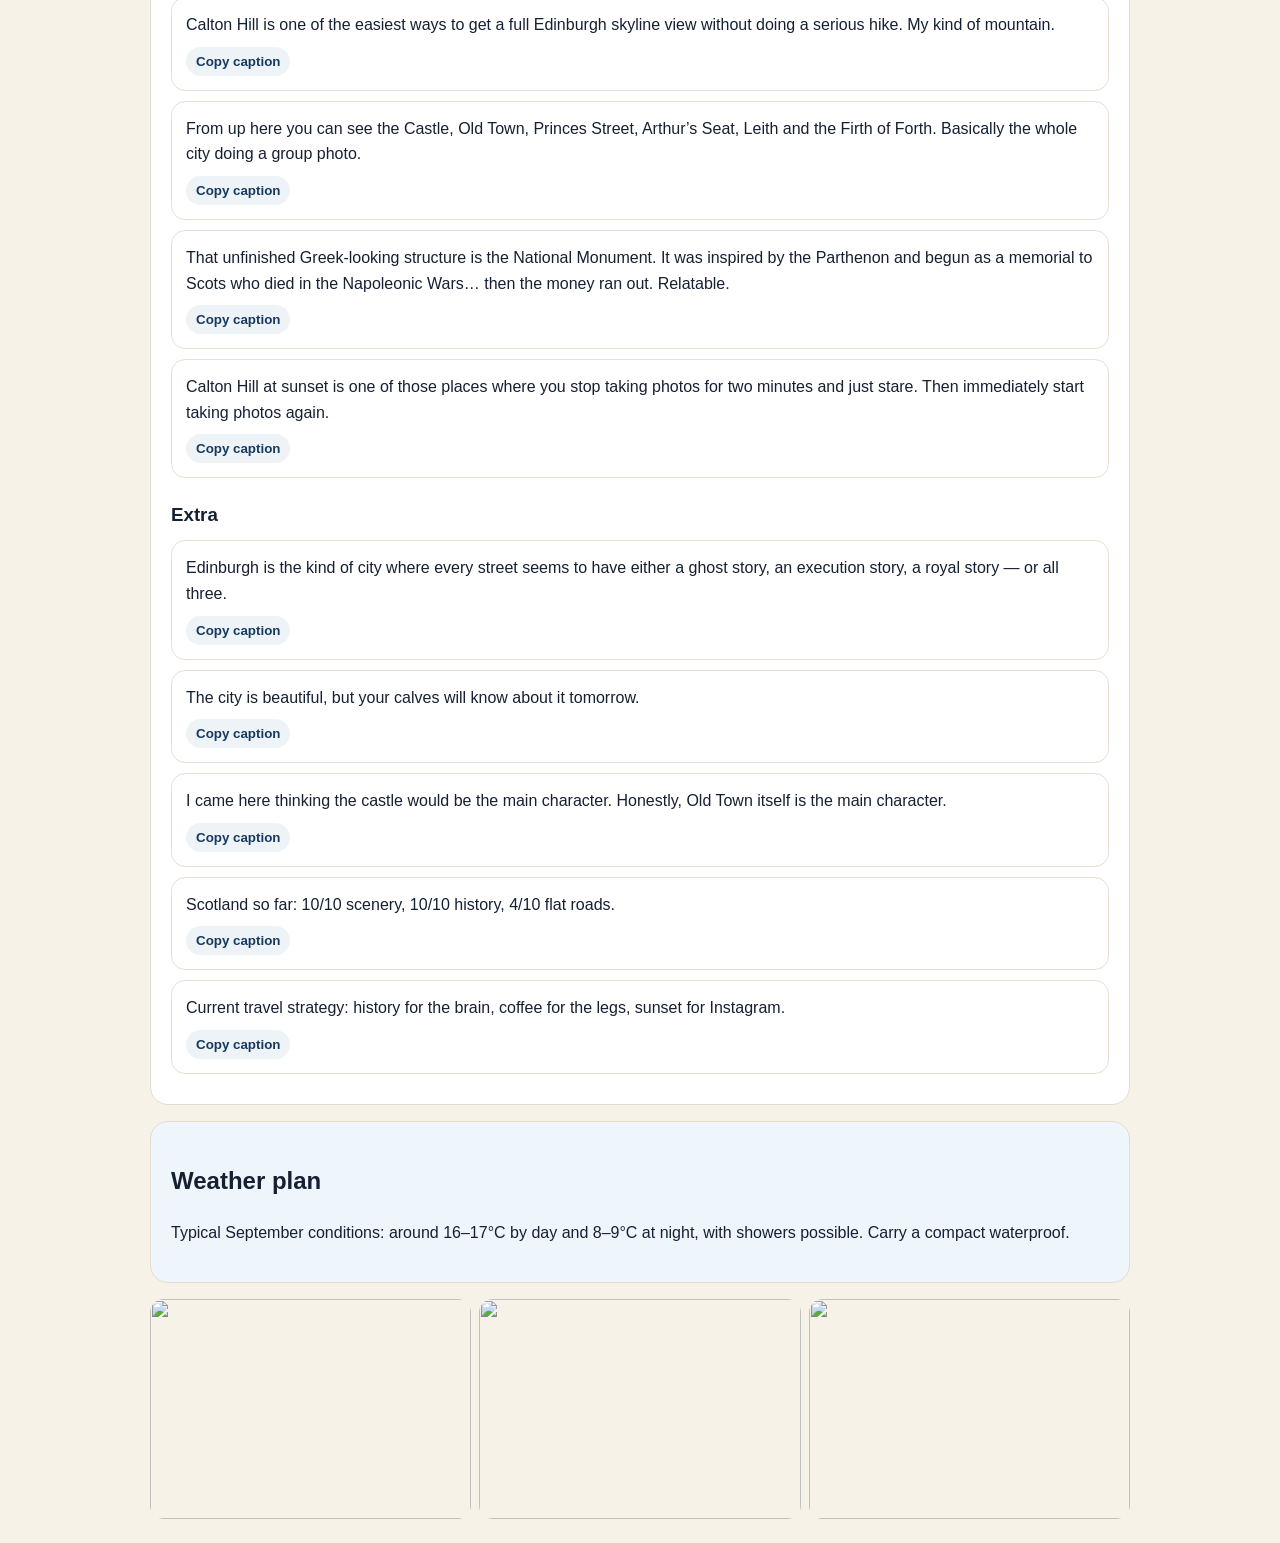
==== commit 7011412b: "Remove drone and RGF sections and use day numbers in public friday.html" ====
--- a/scotland-trip-2026/friday.html
+++ b/scotland-trip-2026/friday.html
@@ -1,4 +1,4 @@
-<!doctype html><html><head><meta charset="utf-8"><meta name="viewport" content="width=device-width,initial-scale=1"><title>Friday | Edinburgh</title><link rel="stylesheet" href="https://unpkg.com/leaflet@1.9.4/dist/leaflet.css"><style>body{margin:0;font-family:Arial;background:#f7f2e8;color:#162033;line-height:1.6}header{background:#173a5e;color:#fff;padding:36px 22px}main{max-width:980px;margin:auto;padding:24px}a{color:#173a5e;font-weight:bold}.back{color:white}.card{background:#fff;border:1px solid #e4dccf;border-radius:18px;padding:20px;margin:16px 0}.tag{display:inline-block;background:#edf3f7;padding:7px 10px;border-radius:999px;margin:4px}.time{border-left:4px solid #b4863f;padding-left:14px;margin:14px 0}#map{height:430px;border-radius:16px}.weather{background:#eef5fb}.note{background:#fff3d8}.photos{display:grid;grid-template-columns:repeat(3,1fr);gap:8px}.photos img{width:100%;height:220px;object-fit:cover;border-radius:14px}@media(max-width:700px){.photos{grid-template-columns:1fr}}.audio-btn{border:0;border-radius:999px;padding:9px 13px;margin:5px;background:#173a5e;color:white;font-weight:bold;cursor:pointer}.audio-btn.secondary{background:#667085}.audio-guide-panel{background:#fff8e8;border:1px solid #e6c978}.audio-stop{padding:12px 0;border-bottom:1px solid #eee}.audio-stop:last-child{border-bottom:0}.audio-fixed{position:sticky;bottom:10px;z-index:20;background:rgba(255,255,255,.96);border:1px solid #ddd;border-radius:16px;padding:9px;margin:16px 0;box-shadow:0 4px 20px rgba(0,0,0,.12)}.section-menu{position:sticky;top:0;z-index:50;background:rgba(255,255,255,.97);border-bottom:1px solid #ddd;padding:10px 12px;display:flex;gap:8px;overflow-x:auto;white-space:nowrap;box-shadow:0 2px 10px rgba(0,0,0,.06)}.section-menu a{display:inline-block;padding:8px 11px;border-radius:999px;background:#edf3f7;color:#173a5e;text-decoration:none;font-size:14px;font-weight:bold}.section-menu a:hover{background:#dfe9f0}.section-anchor{scroll-margin-top:72px}.food-links a,.hotel-link{display:inline-block;margin:5px 8px 5px 0;padding:8px 12px;border-radius:999px;background:#173a5e;color:#fff;text-decoration:none;font-weight:bold}.hotel-link{background:#2e6a55}.booking-details{background:#f8fbf9;border:1px solid #d7e7df;border-radius:14px;padding:14px;margin-top:12px}.booking-row{margin:9px 0}.copy-btn{border:0;border-radius:999px;padding:7px 10px;margin-left:6px;background:#edf3f7;color:#173a5e;font-weight:bold;cursor:pointer}.booking-actions a{display:inline-block;margin:6px 8px 0 0;padding:8px 12px;border-radius:999px;background:#2e6a55;color:#fff;text-decoration:none;font-weight:bold}.ig-item{background:#fff;border:1px solid #eadfd2;border-radius:14px;padding:14px;margin:10px 0}.ig-item p{margin:0 0 9px}.ig-item .copy-btn{margin-left:0}.ig-group{margin-top:22px}.ig-group h3{margin-bottom:8px}.day-start-planner{background:#eef5fb;border:1px solid #cbdceb;border-radius:14px;padding:14px;margin:14px 0 18px}.day-start-planner label{font-weight:700;display:block;margin-bottom:7px}.day-start-planner select{font-size:16px;padding:9px 12px;border:1px solid #aebdca;border-radius:10px;background:white;min-width:150px}.day-start-planner .planner-note{font-size:13px;color:#52606d;margin:8px 0 0}.time.time-fixed{background:#fff7e6;padding-top:6px;padding-bottom:6px}.time.time-fixed:after{content:"  • fixed time";font-size:12px;font-weight:700;color:#8a5a00}</style></head><body><header><a class="back" href="index.html">← Full trip</a><h1>Friday 18 September — Edinburgh</h1><p>London → Edinburgh • booked train • Old Town afternoon</p></header><nav class="section-menu">
+<!doctype html><html><head><meta charset="utf-8"><meta name="viewport" content="width=device-width,initial-scale=1"><title>Day 1 | Edinburgh</title><link rel="stylesheet" href="https://unpkg.com/leaflet@1.9.4/dist/leaflet.css"><style>body{margin:0;font-family:Arial;background:#f7f2e8;color:#162033;line-height:1.6}header{background:#173a5e;color:#fff;padding:36px 22px}main{max-width:980px;margin:auto;padding:24px}a{color:#173a5e;font-weight:bold}.back{color:white}.card{background:#fff;border:1px solid #e4dccf;border-radius:18px;padding:20px;margin:16px 0}.tag{display:inline-block;background:#edf3f7;padding:7px 10px;border-radius:999px;margin:4px}.time{border-left:4px solid #b4863f;padding-left:14px;margin:14px 0}#map{height:430px;border-radius:16px}.weather{background:#eef5fb}.note{background:#fff3d8}.photos{display:grid;grid-template-columns:repeat(3,1fr);gap:8px}.photos img{width:100%;height:220px;object-fit:cover;border-radius:14px}@media(max-width:700px){.photos{grid-template-columns:1fr}}.audio-btn{border:0;border-radius:999px;padding:9px 13px;margin:5px;background:#173a5e;color:white;font-weight:bold;cursor:pointer}.audio-btn.secondary{background:#667085}.audio-guide-panel{background:#fff8e8;border:1px solid #e6c978}.audio-stop{padding:12px 0;border-bottom:1px solid #eee}.audio-stop:last-child{border-bottom:0}.audio-fixed{position:sticky;bottom:10px;z-index:20;background:rgba(255,255,255,.96);border:1px solid #ddd;border-radius:16px;padding:9px;margin:16px 0;box-shadow:0 4px 20px rgba(0,0,0,.12)}.section-menu{position:sticky;top:0;z-index:50;background:rgba(255,255,255,.97);border-bottom:1px solid #ddd;padding:10px 12px;display:flex;gap:8px;overflow-x:auto;white-space:nowrap;box-shadow:0 2px 10px rgba(0,0,0,.06)}.section-menu a{display:inline-block;padding:8px 11px;border-radius:999px;background:#edf3f7;color:#173a5e;text-decoration:none;font-size:14px;font-weight:bold}.section-menu a:hover{background:#dfe9f0}.section-anchor{scroll-margin-top:72px}.food-links a,.hotel-link{display:inline-block;margin:5px 8px 5px 0;padding:8px 12px;border-radius:999px;background:#173a5e;color:#fff;text-decoration:none;font-weight:bold}.hotel-link{background:#2e6a55}.booking-details{background:#f8fbf9;border:1px solid #d7e7df;border-radius:14px;padding:14px;margin-top:12px}.booking-row{margin:9px 0}.copy-btn{border:0;border-radius:999px;padding:7px 10px;margin-left:6px;background:#edf3f7;color:#173a5e;font-weight:bold;cursor:pointer}.booking-actions a{display:inline-block;margin:6px 8px 0 0;padding:8px 12px;border-radius:999px;background:#2e6a55;color:#fff;text-decoration:none;font-weight:bold}.ig-item{background:#fff;border:1px solid #eadfd2;border-radius:14px;padding:14px;margin:10px 0}.ig-item p{margin:0 0 9px}.ig-item .copy-btn{margin-left:0}.ig-group{margin-top:22px}.ig-group h3{margin-bottom:8px}.day-start-planner{background:#eef5fb;border:1px solid #cbdceb;border-radius:14px;padding:14px;margin:14px 0 18px}.day-start-planner label{font-weight:700;display:block;margin-bottom:7px}.day-start-planner select{font-size:16px;padding:9px 12px;border:1px solid #aebdca;border-radius:10px;background:white;min-width:150px}.day-start-planner .planner-note{font-size:13px;color:#52606d;margin:8px 0 0}.time.time-fixed{background:#fff7e6;padding-top:6px;padding-bottom:6px}.time.time-fixed:after{content:"  • fixed time";font-size:12px;font-weight:700;color:#8a5a00}</style></head><body><header><a class="back" href="index.html">← Full trip</a><h1>Day 1tember — Edinburgh</h1><p>London → Edinburgh • booked train • Old Town afternoon</p></header><nav class="section-menu">
 <a href="#plan">Plan</a>
 <a href="#audio">Audio guide</a>
 <a href="#map-section">Map</a>
@@ -7,12 +7,12 @@
 <a href="#food-hotel">Food + Hotel</a>
 <a href="#instagram">Instagram</a>
 <a href="#weather">Weather</a>
-<a href="#drone">Drone</a>
-<a href="#camera-spots">Drone guide</a><a href="#rgf">RGF</a>
-</nav><main><div class="card section-anchor" id="plan"><span class="tag">🚆 09:30 → 13:38 BOOKED</span><span class="tag">LNER</span><span class="tag">🏨 Stylish Apartment near Royal Mile</span><h2>Detailed plan</h2><div class="day-start-planner" data-base="08:45" data-fixed='["King’s Cross","Arrive Edinburgh Waverley"]'><label for="day-start-friday">🕒 Day start</label><select id="day-start-friday" aria-label="Day start"></select><p class="planner-note">Change the start time and the flexible itinerary below shifts automatically. Booked or genuinely fixed-time events stay fixed; if a shifted item collides with one, follow the fixed event.</p></div><div class="time"><b>08:45</b> — Reach London King’s Cross with time for coffee, platform and luggage.</div><div class="time"><b>09:30</b> — Depart London King’s Cross on the booked Advance Single.</div><div class="time"><b>13:38</b> — Arrive Edinburgh Waverley. Head to the apartment / drop bags. Check-in is available from 13:30.</div><div class="time"><b>14:30–15:15</b> — Lunch / quick refresh.</div><div class="time"><b>15:15–17:45</b> — Royal Mile → St Giles’ Cathedral inside → optional Real Mary King’s Close → Edinburgh Castle <b>exterior/esplanade only</b> → Victoria Street → Grassmarket → optional Greyfriars Kirkyard. Castle interior is intentionally skipped. Keep Mary King’s Close and Greyfriars flexible so the afternoon does not become rushed.</div><div class="time"><b>17:30–18:30</b> — Calton Hill or Princes Street/New Town depending energy and weather.</div><div class="time"><b>19:00 onward</b> — Indian dinner. Keep the night easy before Saturday’s road trip.</div></div><div class="card audio-guide-panel section-anchor" id="audio"><h2>🎧 Audio guide</h2><p>Audio guide is now in <b>English story mode</b>. Play the full day story or listen to each destination separately. The narration keeps a storytelling style and uses an Indian English voice when your device provides one.</p><button class="audio-btn" onclick="speakDay()">▶ Play Day Story</button><button class="audio-btn secondary" onclick="pauseAudio()">⏸ Pause</button><button class="audio-btn secondary" onclick="resumeAudio()">▶ Resume</button><button class="audio-btn secondary" onclick="stopAudio()">■ Stop</button><div class="audio-stop"><b>Waverley</b><br><button class="audio-btn" onclick="speakGuide('Waverley')">▶ Listen</button></div><div class="audio-stop"><b>Royal Mile</b><br><button class="audio-btn" onclick="speakGuide('Royal Mile')">▶ Listen</button></div><div class="audio-stop"><b>St Giles</b><br><button class="audio-btn" onclick="speakGuide('St Giles')">▶ Listen</button></div><div class="audio-stop"><b>Mary King's Close</b><br><button class="audio-btn" onclick="speakGuide('Mary King\'s Close')">▶ Listen</button></div><div class="audio-stop"><b>Castle</b><br><button class="audio-btn" onclick="speakGuide('Castle')">▶ Listen</button></div><div class="audio-stop"><b>Victoria Street</b><br><button class="audio-btn" onclick="speakGuide('Victoria Street')">▶ Listen</button></div><div class="audio-stop"><b>Grassmarket</b><br><button class="audio-btn" onclick="speakGuide('Grassmarket')">▶ Listen</button></div><div class="audio-stop"><b>Greyfriars</b><br><button class="audio-btn" onclick="speakGuide('Greyfriars')">▶ Listen</button></div><div class="audio-stop"><b>Calton Hill</b><br><button class="audio-btn" onclick="speakGuide('Calton Hill')">▶ Listen</button></div></div><div class="card section-anchor" id="drone"><h2>🚁 Drone</h2><p><b>Recommendation: SKIP today.</b> Edinburgh Old Town is dense, busy and full of uninvolved people, historic properties and urban airspace considerations. The ground camera will be better and far less hassle. Do not launch from Historic Environment Scotland property without prior consent.</p><p class="planner-note">Before every flight: check current airspace/NOTAMs, local signs and landowner rules; keep VLOS, stay below 120 m and follow the rules for your drone class/weight.</p></div><div class="card section-anchor" id="camera-spots"><h2>📷 Drone guide</h2><p>Skip today. Edinburgh Old Town is busy and dense; use the ground camera instead.</p><p class="planner-note">Check current aviation restrictions, local land-manager guidance, weather, people and wildlife before using aerial camera equipment.</p></div><div class="card section-anchor" id="map-section"><h2>Friday map</h2><div id="map"></div></div><div class="card section-anchor" id="details"><h2>What to expect at each Day 1 stop</h2>
+
+
+</nav><main><div class="card section-anchor" id="plan"><span class="tag">🚆 09:30 → 13:38 BOOKED</span><span class="tag">LNER</span><span class="tag">🏨 Stylish Apartment near Royal Mile</span><h2>Detailed plan</h2><div class="day-start-planner" data-base="08:45" data-fixed='["King’s Cross","Arrive Edinburgh Waverley"]'><label for="day-start-Day 1">🕒 Day start</label><select id="day-start-Day 1" aria-label="Day start"></select><p class="planner-note">Change the start time and the flexible itinerary below shifts automatically. Booked or genuinely fixed-time events stay fixed; if a shifted item collides with one, follow the fixed event.</p></div><div class="time"><b>08:45</b> — Reach London King’s Cross with time for coffee, platform and luggage.</div><div class="time"><b>09:30</b> — Depart London King’s Cross on the booked Advance Single.</div><div class="time"><b>13:38</b> — Arrive Edinburgh Waverley. Head to the apartment / drop bags. Check-in is available from 13:30.</div><div class="time"><b>14:30–15:15</b> — Lunch / quick refresh.</div><div class="time"><b>15:15–17:45</b> — Royal Mile → St Giles’ Cathedral inside → optional Real Mary King’s Close → Edinburgh Castle <b>exterior/esplanade only</b> → Victoria Street → Grassmarket → optional Greyfriars Kirkyard. Castle interior is intentionally skipped. Keep Mary King’s Close and Greyfriars flexible so the afternoon does not become rushed.</div><div class="time"><b>17:30–18:30</b> — Calton Hill or Princes Street/New Town depending energy and weather.</div><div class="time"><b>19:00 onward</b> — Indian dinner. Keep the night easy before Day 2’s road trip.</div></div><div class="card audio-guide-panel section-anchor" id="audio"><h2>🎧 Audio guide</h2><p>Audio guide is now in <b>English story mode</b>. Play the full day story or listen to each destination separately. The narration keeps a storytelling style and uses an Indian English voice when your device provides one.</p><button class="audio-btn" onclick="speakDay()">▶ Play Day Story</button><button class="audio-btn secondary" onclick="pauseAudio()">⏸ Pause</button><button class="audio-btn secondary" onclick="resumeAudio()">▶ Resume</button><button class="audio-btn secondary" onclick="stopAudio()">■ Stop</button><div class="audio-stop"><b>Waverley</b><br><button class="audio-btn" onclick="speakGuide('Waverley')">▶ Listen</button></div><div class="audio-stop"><b>Royal Mile</b><br><button class="audio-btn" onclick="speakGuide('Royal Mile')">▶ Listen</button></div><div class="audio-stop"><b>St Giles</b><br><button class="audio-btn" onclick="speakGuide('St Giles')">▶ Listen</button></div><div class="audio-stop"><b>Mary King's Close</b><br><button class="audio-btn" onclick="speakGuide('Mary King\'s Close')">▶ Listen</button></div><div class="audio-stop"><b>Castle</b><br><button class="audio-btn" onclick="speakGuide('Castle')">▶ Listen</button></div><div class="audio-stop"><b>Victoria Street</b><br><button class="audio-btn" onclick="speakGuide('Victoria Street')">▶ Listen</button></div><div class="audio-stop"><b>Grassmarket</b><br><button class="audio-btn" onclick="speakGuide('Grassmarket')">▶ Listen</button></div><div class="audio-stop"><b>Greyfriars</b><br><button class="audio-btn" onclick="speakGuide('Greyfriars')">▶ Listen</button></div><div class="audio-stop"><b>Calton Hill</b><br><button class="audio-btn" onclick="speakGuide('Calton Hill')">▶ Listen</button></div></div><div class="card section-anchor" id="map-section"><h2>Day 1 map</h2><div id="map"></div></div><div class="card section-anchor" id="details"><h2>What to expect at each Day 1 stop</h2>
 <h3>Royal Mile</h3>
 <p>Think of the Royal Mile as Edinburgh Old Town’s main historic street rather than one single attraction. It is lined with old buildings, narrow closes and wynds, cafés, pubs and lots of shops. Expect tartan and kilt stores, wool and cashmere, whisky shops, Scottish jewellery, local art and prints, souvenir shops and small independents. The point is to walk it slowly, browse, look into the side lanes and enjoy the atmosphere on the way toward the castle.</p>
-<h3>St Giles’ Cathedral</h3><p>Yes, you can go inside. St Giles’ is Edinburgh’s historic High Kirk, founded in 1124 and closely connected with the Scottish Reformation and John Knox. Inside, look for the stained glass, Thistle Chapel, memorials, organ and layered medieval architecture. Current Friday visitor hours are <b>10:00–18:00</b>. Allow around <b>20–30 minutes</b> for a relaxed visit.</p><h3>Victoria Street</h3>
+<h3>St Giles’ Cathedral</h3><p>Yes, you can go inside. St Giles’ is Edinburgh’s historic High Kirk, founded in 1124 and closely connected with the Scottish Reformation and John Knox. Inside, look for the stained glass, Thistle Chapel, memorials, organ and layered medieval architecture. Current Day 1 visitor hours are <b>10:00–18:00</b>. Allow around <b>20–30 minutes</b> for a relaxed visit.</p><h3>Victoria Street</h3>
 <p>This is the colourful curved street just below the castle and one of Edinburgh’s most photogenic areas. The shops are more boutique and quirky than on the Royal Mile: books, fantasy/Harry-Potter-style gifts, whisky, food specialists, vintage-style shops and unusual souvenirs. It is a short stop rather than a full shopping destination.</p>
 <h3>Grassmarket</h3>
 <p>Grassmarket is the historic square below the castle. The main appeal is the castle view, cobbled Old Town feel, cafés, pubs and independent shops. It is good for a relaxed pause after Victoria Street, especially if the parents want to sit down while others browse.</p>
@@ -56,7 +56,7 @@
   <div class="booking-row"><b>Stylish Apartment near Royal Mile</b></div>
   <div class="booking-row"><b>Check-in:</b> Fri 18 Sep — from 13:30</div>
   <div class="booking-row"><b>Check-out:</b> Sat 19 Sep — by 11:00</div>
-  <div class="booking-row"><b>Address:</b> <span id="addr-friday">5/5 Milton Street, Old Town, Edinburgh, EH8 8EZ, United Kingdom</span><button class="copy-btn" onclick="copyText('addr-friday')">Copy address</button></div>
+  <div class="booking-row"><b>Address:</b> <span id="addr-Day 1">5/5 Milton Street, Old Town, Edinburgh, EH8 8EZ, United Kingdom</span><button class="copy-btn" onclick="copyText('addr-Day 1')">Copy address</button></div>
   <div class="booking-actions">
     <a href="https://www.google.com/maps/search/?api=1&query=5%2F5+Milton+Street%2C+Old+Town%2C+Edinburgh%2C+EH8+8EZ%2C+United+Kingdom" target="_blank" rel="noopener">📍 Directions</a>
     <a href="https://www.booking.com/hotel/gb/stylish-apartment-near-royal-mile.html" target="_blank" rel="noopener">🏨 Open Booking.com property</a>
@@ -80,7 +80,7 @@
   if(!el)return;
   navigator.clipboard.writeText(el.innerText).then(()=>{const b=el.nextElementSibling;if(b){const old=b.innerText;b.innerText='Copied ✓';setTimeout(()=>b.innerText=old,1400);}});
 }
-</script><div class="card section-anchor" id="rgf"><h2>🧭 RGF — Route Grouping Format</h2><p><b>Format:</b> TIME Place (⭐ priority | km from previous | Stop | Walk | Rest/food | 🚁 Drone | ⏰ closing if relevant)</p><p><b>13:38 Edinburgh Waverley (START)</b> → <b>~14:30 Apartment (— | ~2 km taxi | 30–45 min | REST + bags)</b> → <b>~15:15 Royal Mile (⭐⭐⭐⭐⭐ | ~1.5 km | 25–35 min | Easy)</b> → <b>~15:45 St Giles’ Cathedral (⭐⭐⭐⭐⭐ | ~0.2 km | 25–35 min | Easy | ⏰ check same-day visitor hours)</b> → <b>~16:20 Mary King’s Close area (⭐⭐⭐⭐ | ~0.2 km | 10–15 min exterior unless booked)</b> → <b>~16:40 Edinburgh Castle exterior/esplanade (⭐⭐⭐⭐⭐ | ~0.7 km | 20–30 min | Uphill but manageable | 🚁 KEEP PACKED)</b> → <b>~17:15 Victoria Street (⭐⭐⭐⭐ | ~0.6 km | 15–20 min | Downhill)</b> → <b>~17:40 Grassmarket (⭐⭐⭐ | ~0.3 km | 15–20 min | Easy)</b> → <b>~18:05 Greyfriars (⭐⭐⭐ | ~0.5 km | 15–20 min | Easy | optional if tired)</b> → <b>~18:40 Calton Hill (⭐⭐⭐⭐⭐ | ~1.5 km / taxi sensible for parents | 30–45 min | Uphill/steps | sunset view | 🚁 KEEP PACKED)</b> → <b>~19:30 Dinner / FINISH</b>.</p></div>
+</script>
 <script>
 function initDayStartPlanner(){
  const p=document.querySelector('.day-start-planner'); if(!p)return;
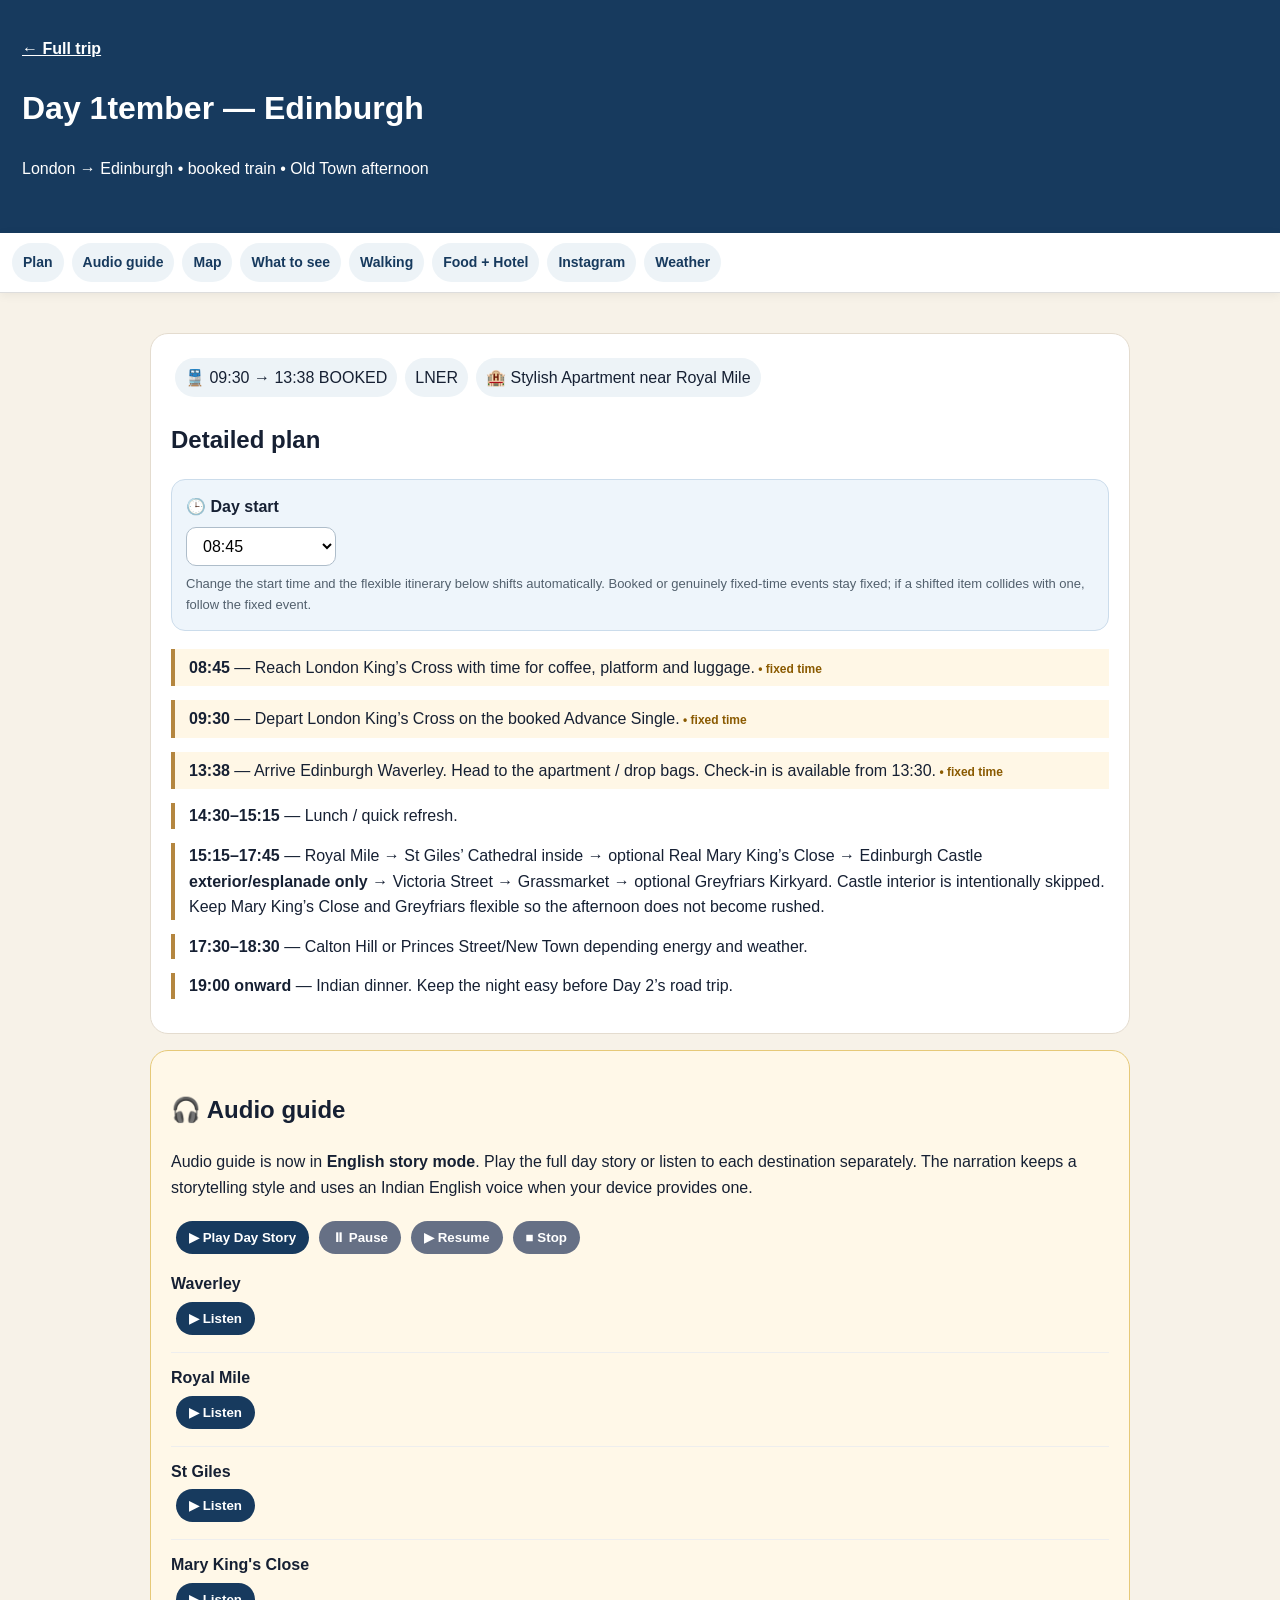
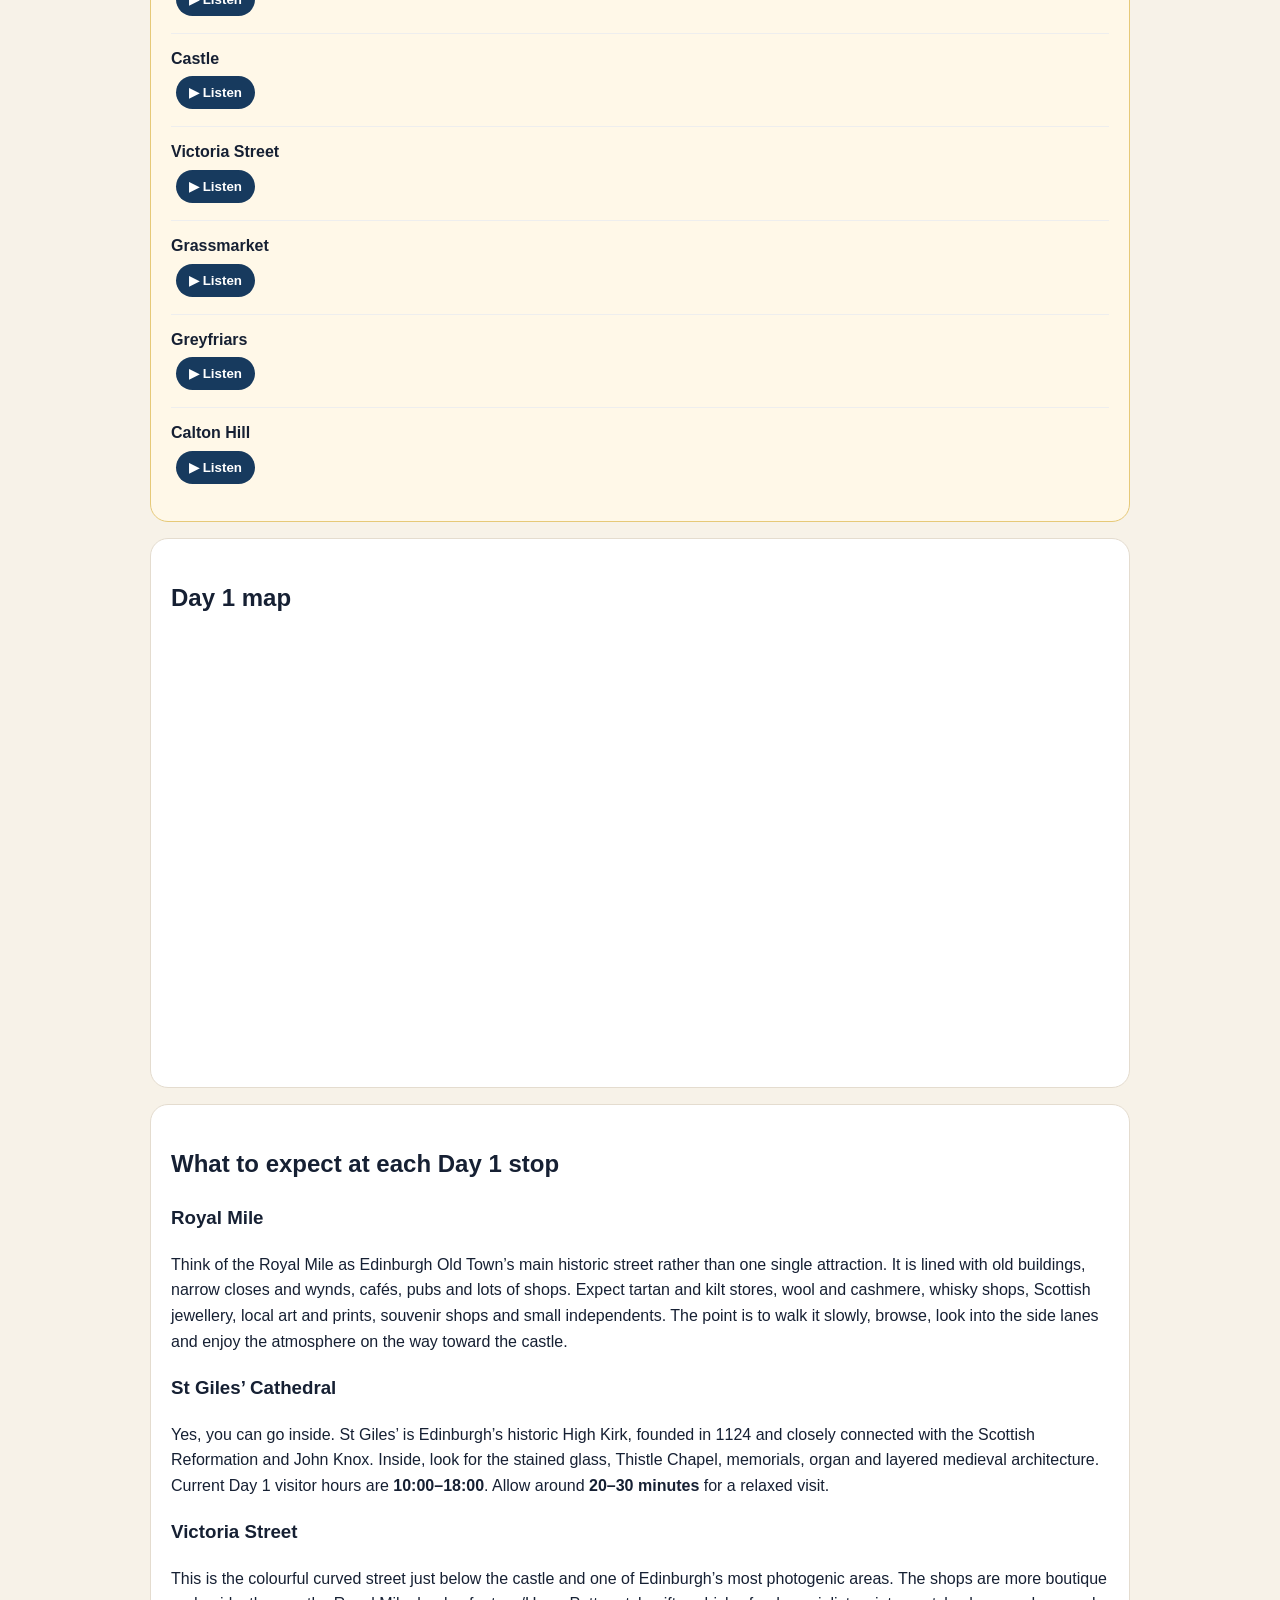
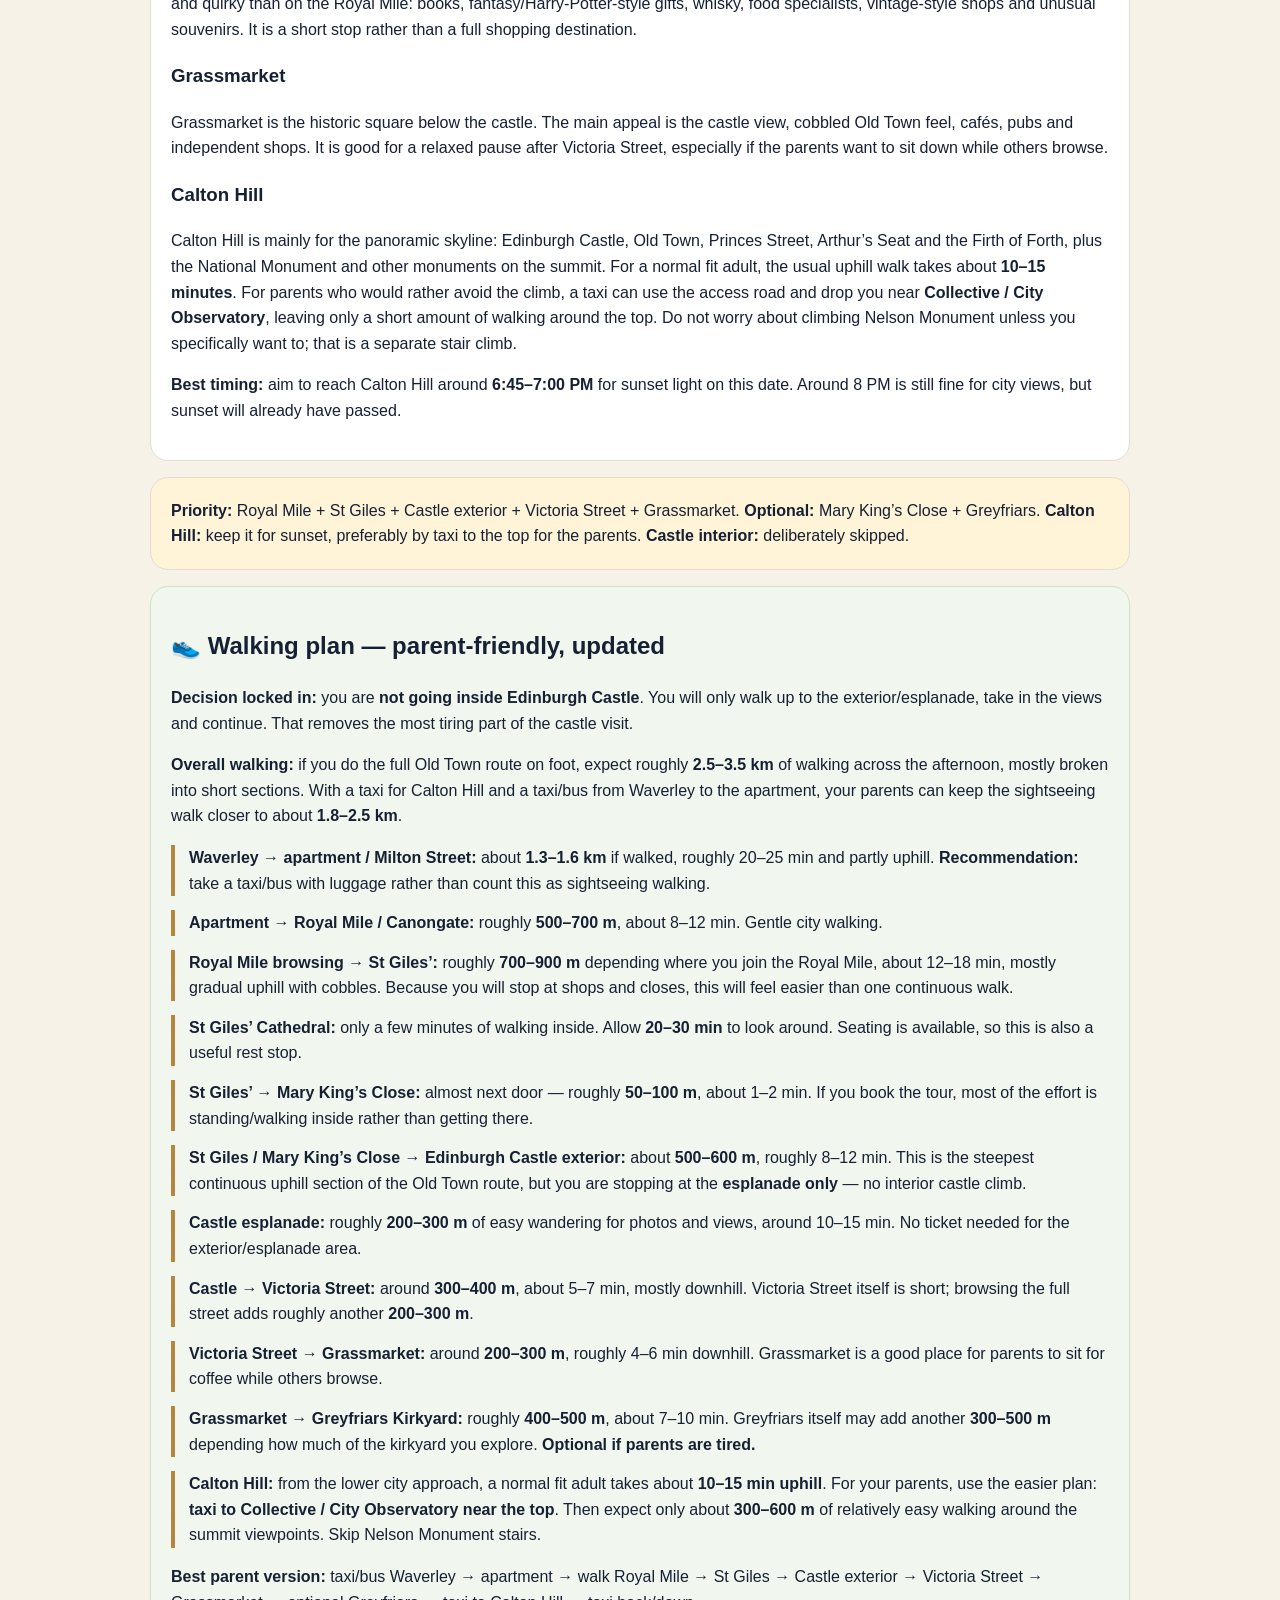
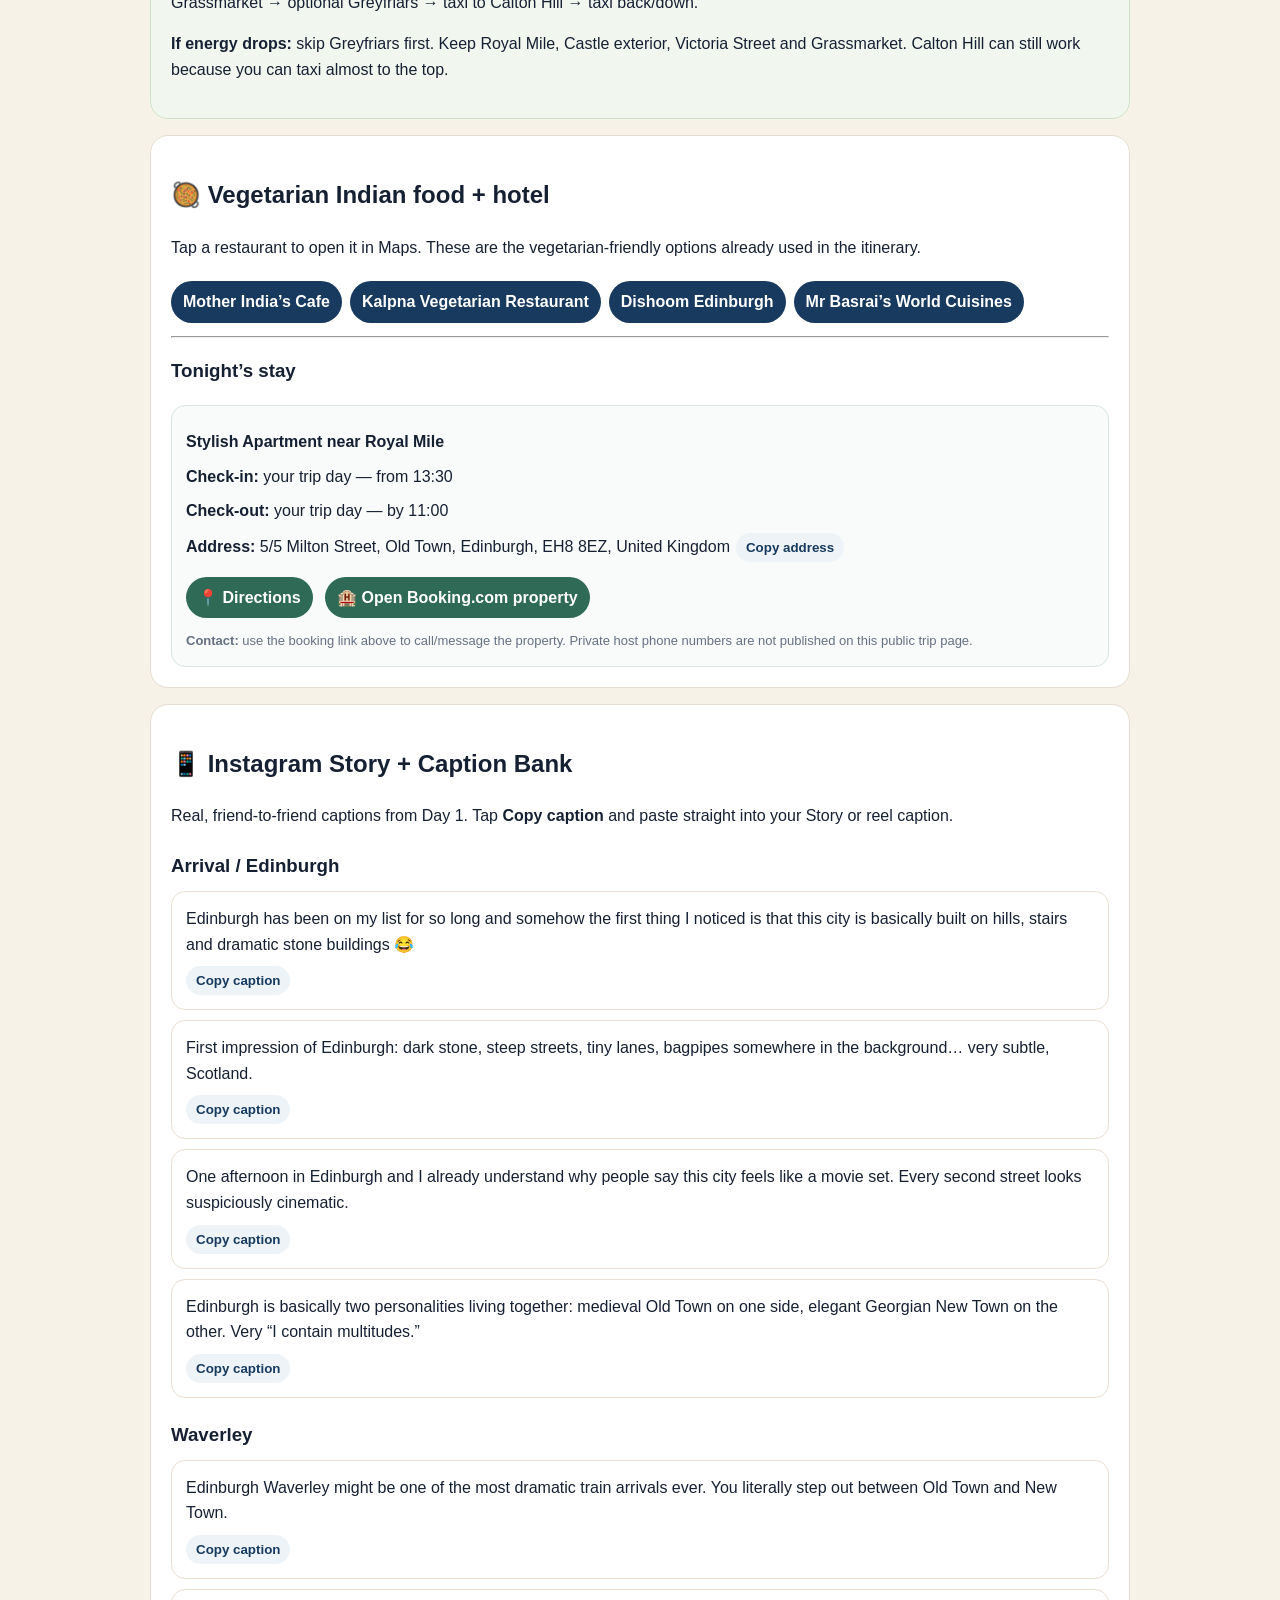
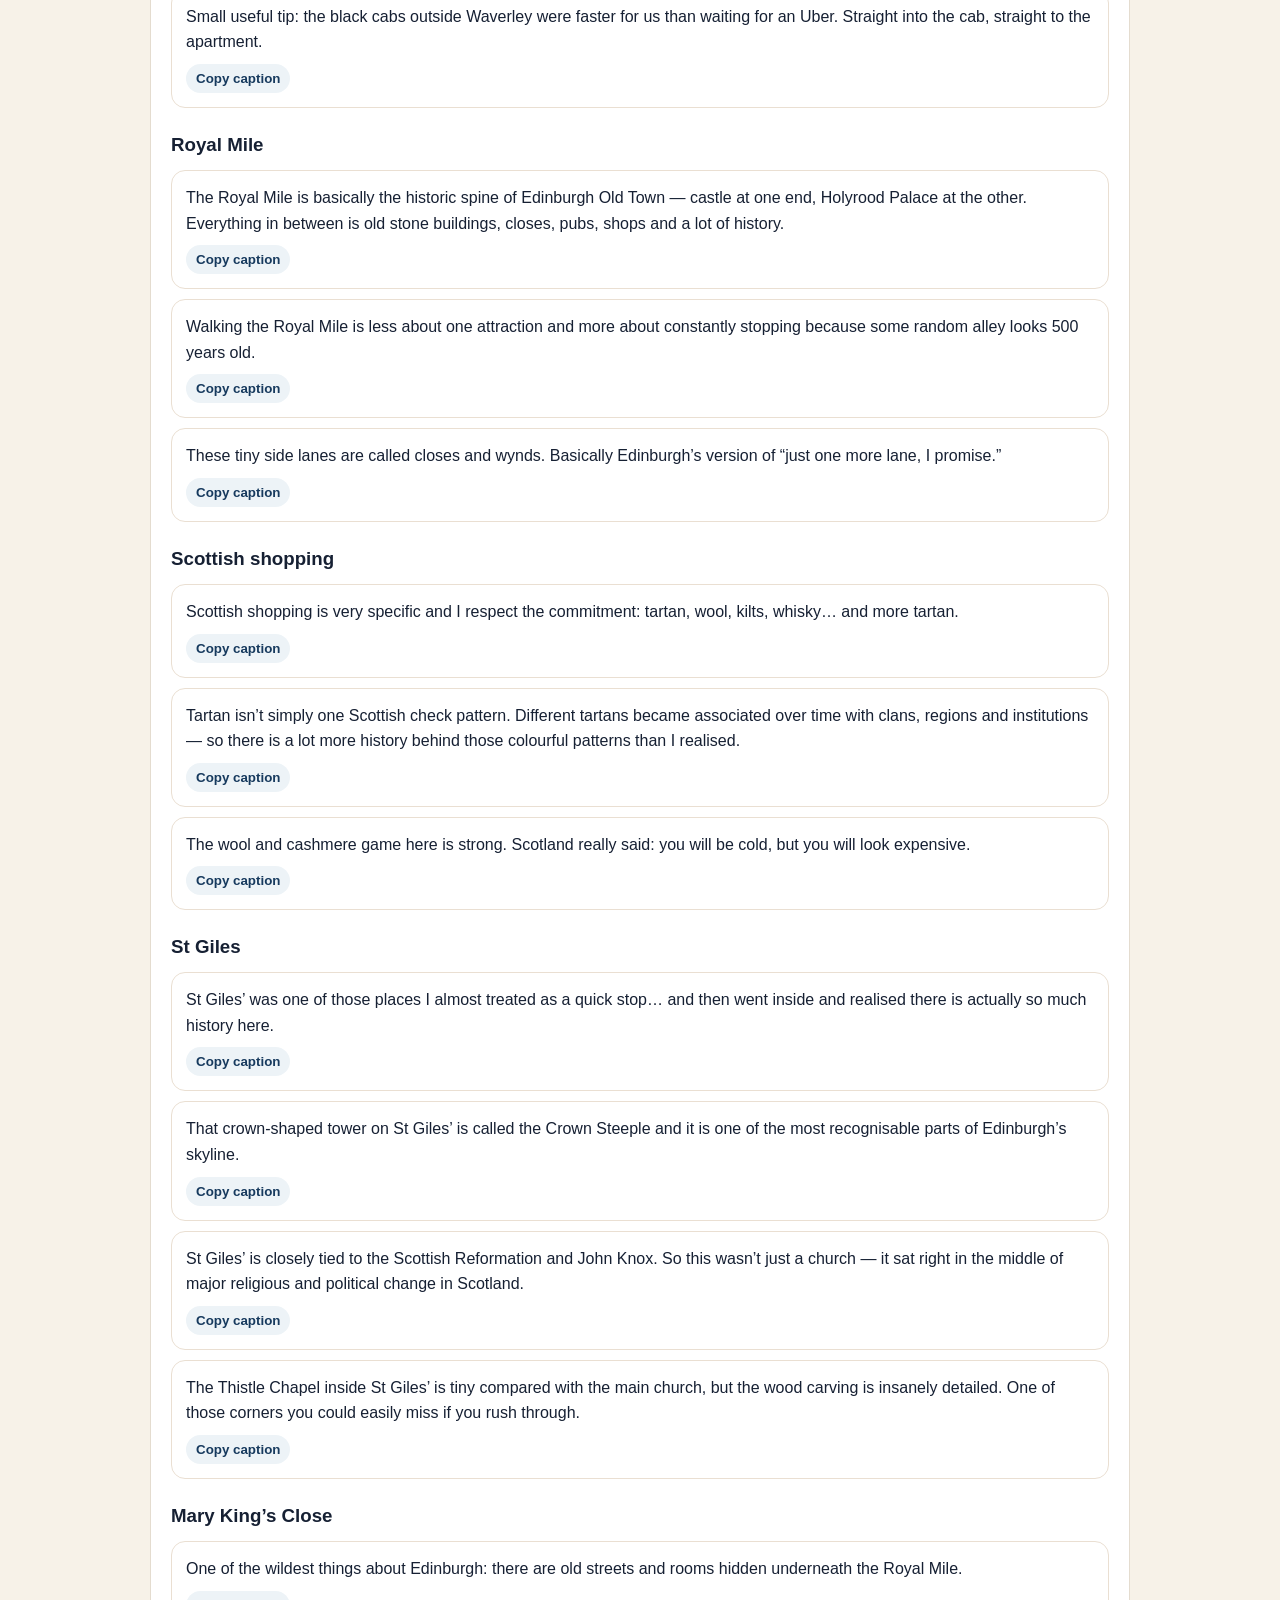
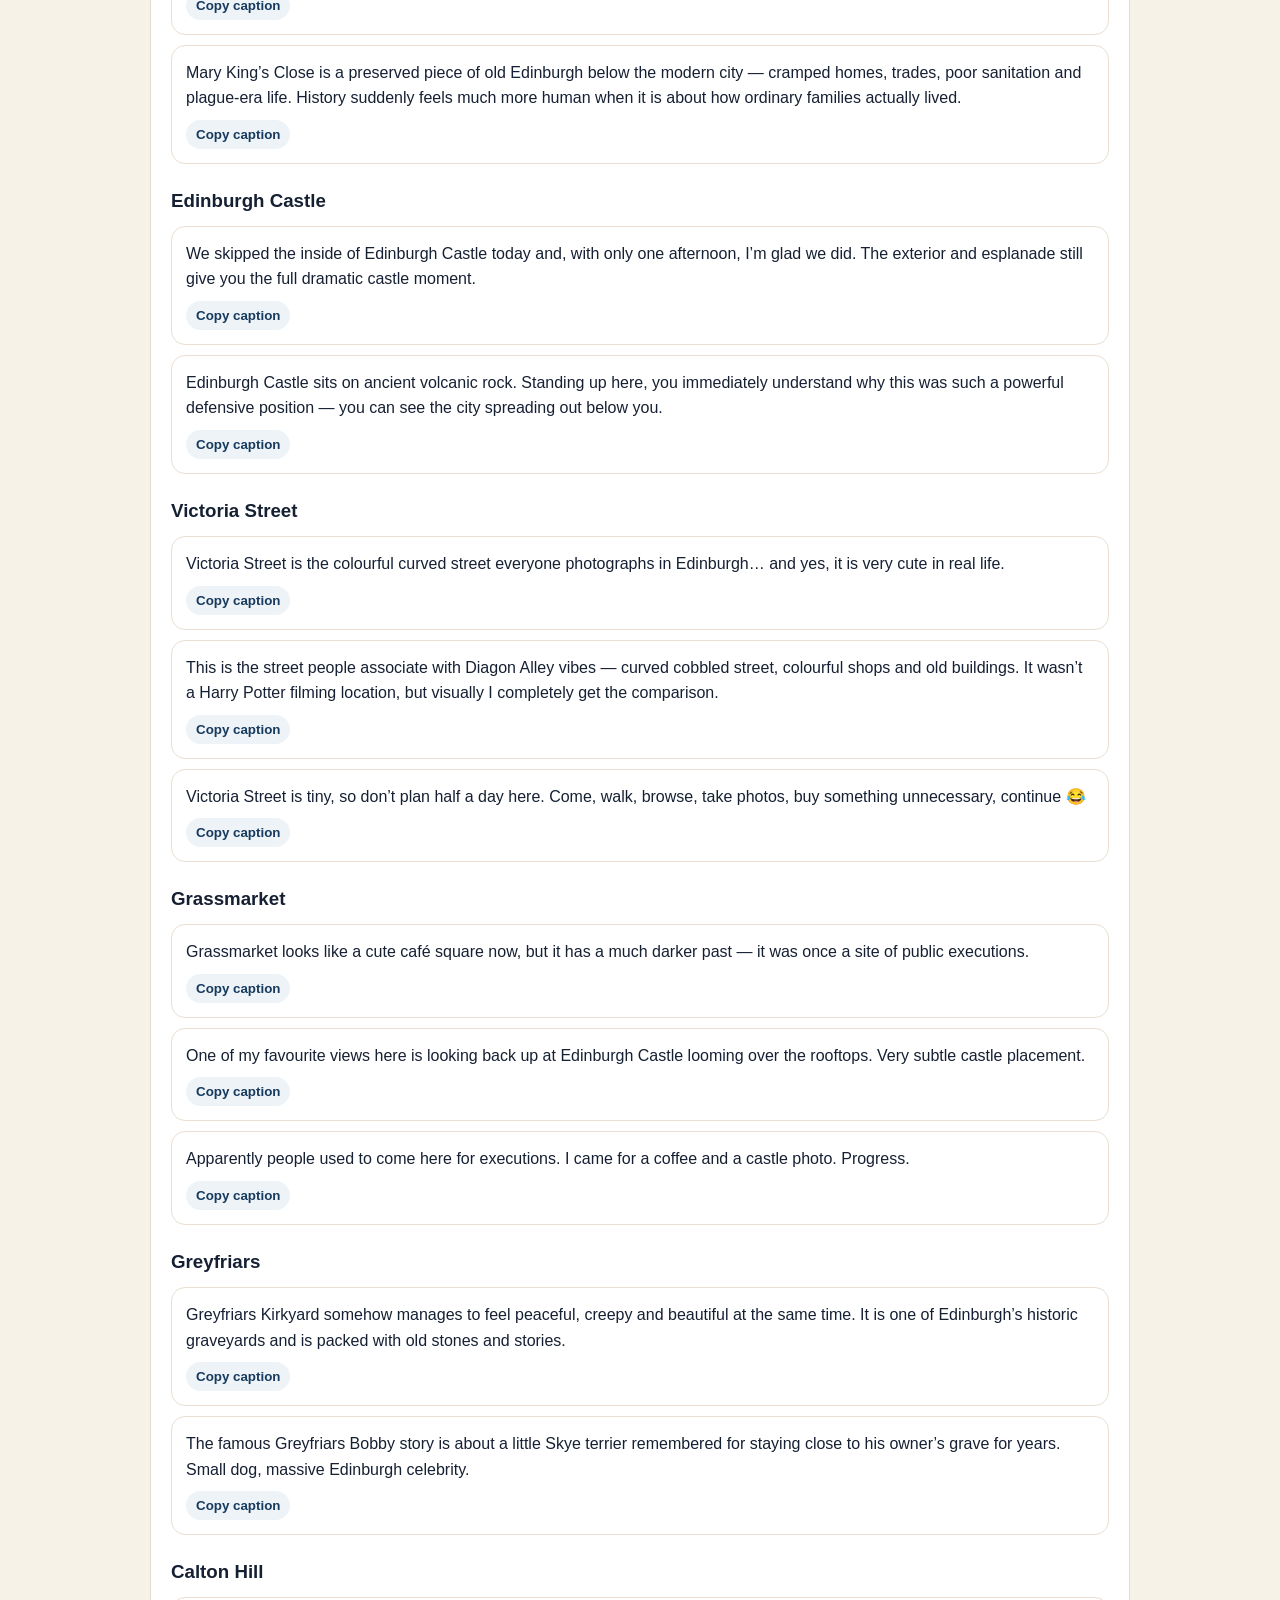
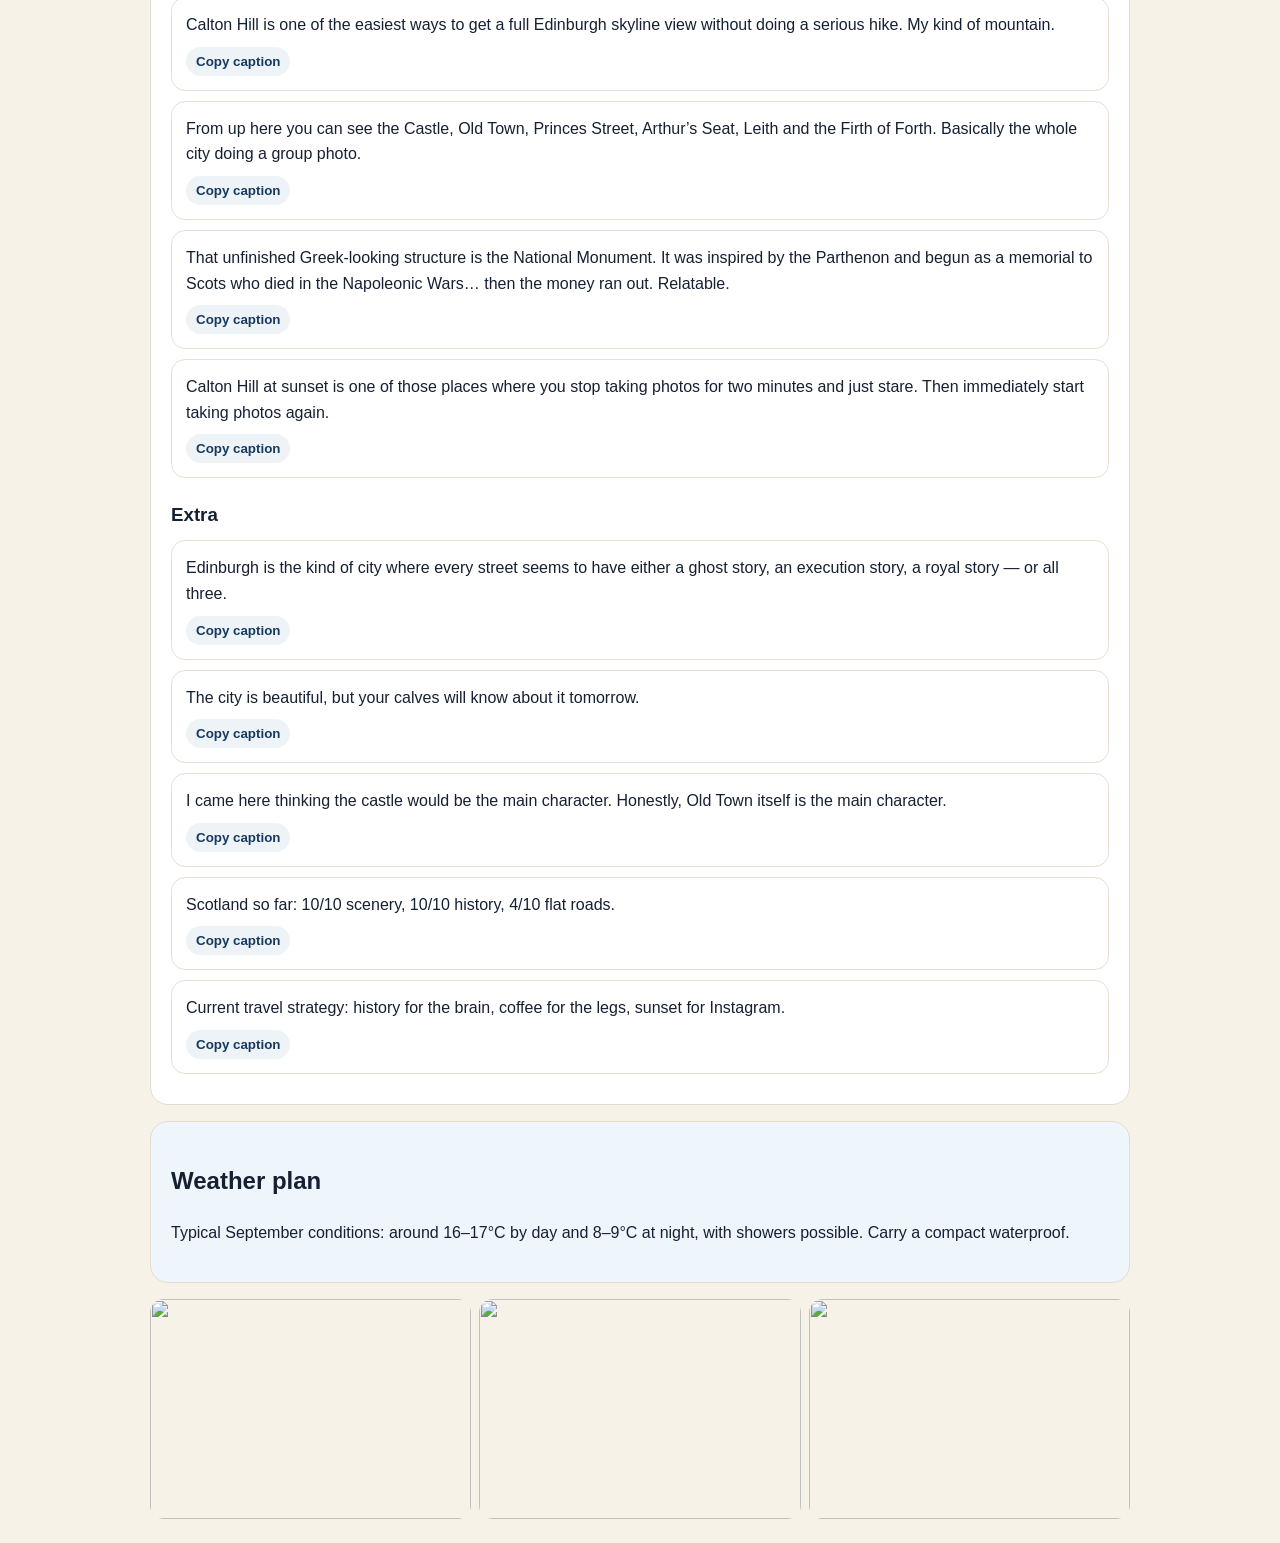
==== commit c7a2bcbd: "Finish removing trip dates and production notes from public guide" ====
--- a/scotland-trip-2026/friday.html
+++ b/scotland-trip-2026/friday.html
@@ -54,8 +54,8 @@
 <h3>Tonight’s stay</h3>
 <div class="booking-details">
   <div class="booking-row"><b>Stylish Apartment near Royal Mile</b></div>
-  <div class="booking-row"><b>Check-in:</b> Fri 18 Sep — from 13:30</div>
-  <div class="booking-row"><b>Check-out:</b> Sat 19 Sep — by 11:00</div>
+  <div class="booking-row"><b>Check-in:</b> your trip day — from 13:30</div>
+  <div class="booking-row"><b>Check-out:</b> your trip day — by 11:00</div>
   <div class="booking-row"><b>Address:</b> <span id="addr-Day 1">5/5 Milton Street, Old Town, Edinburgh, EH8 8EZ, United Kingdom</span><button class="copy-btn" onclick="copyText('addr-Day 1')">Copy address</button></div>
   <div class="booking-actions">
     <a href="https://www.google.com/maps/search/?api=1&query=5%2F5+Milton+Street%2C+Old+Town%2C+Edinburgh%2C+EH8+8EZ%2C+United+Kingdom" target="_blank" rel="noopener">📍 Directions</a>
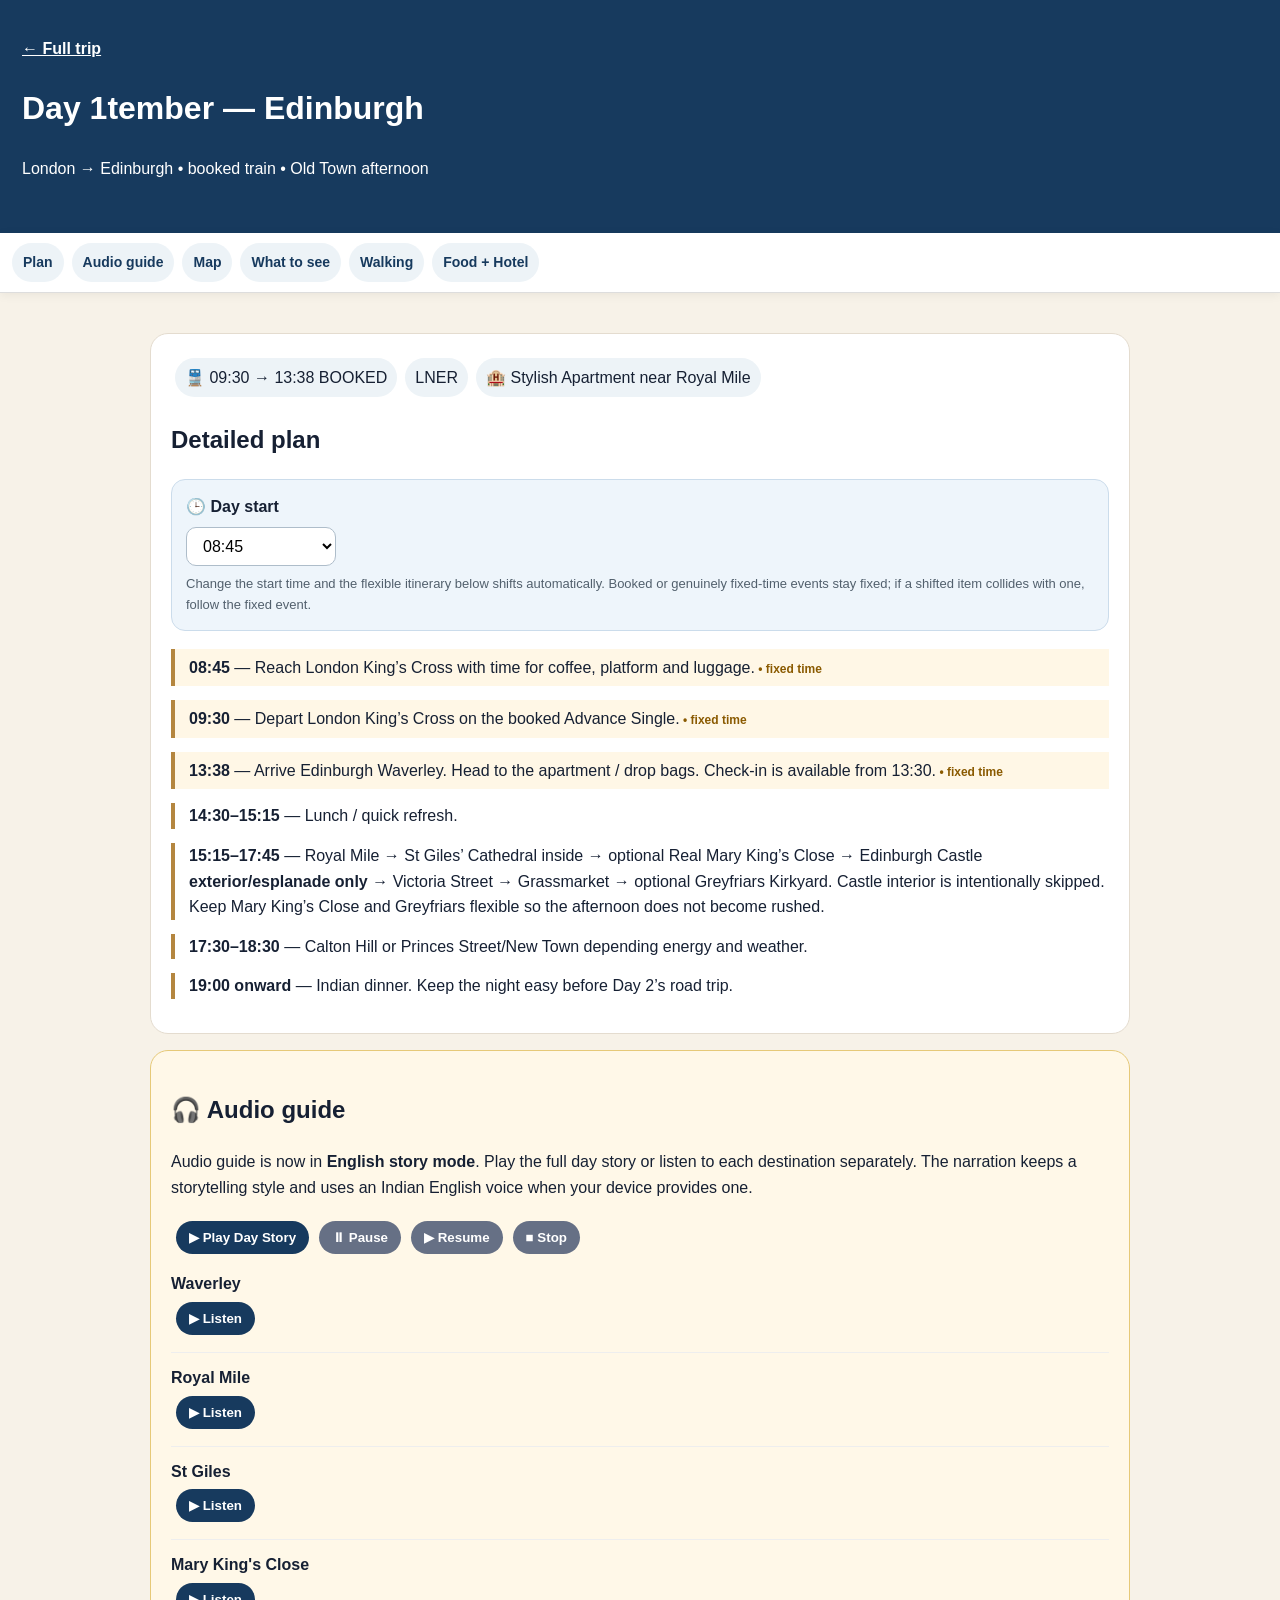
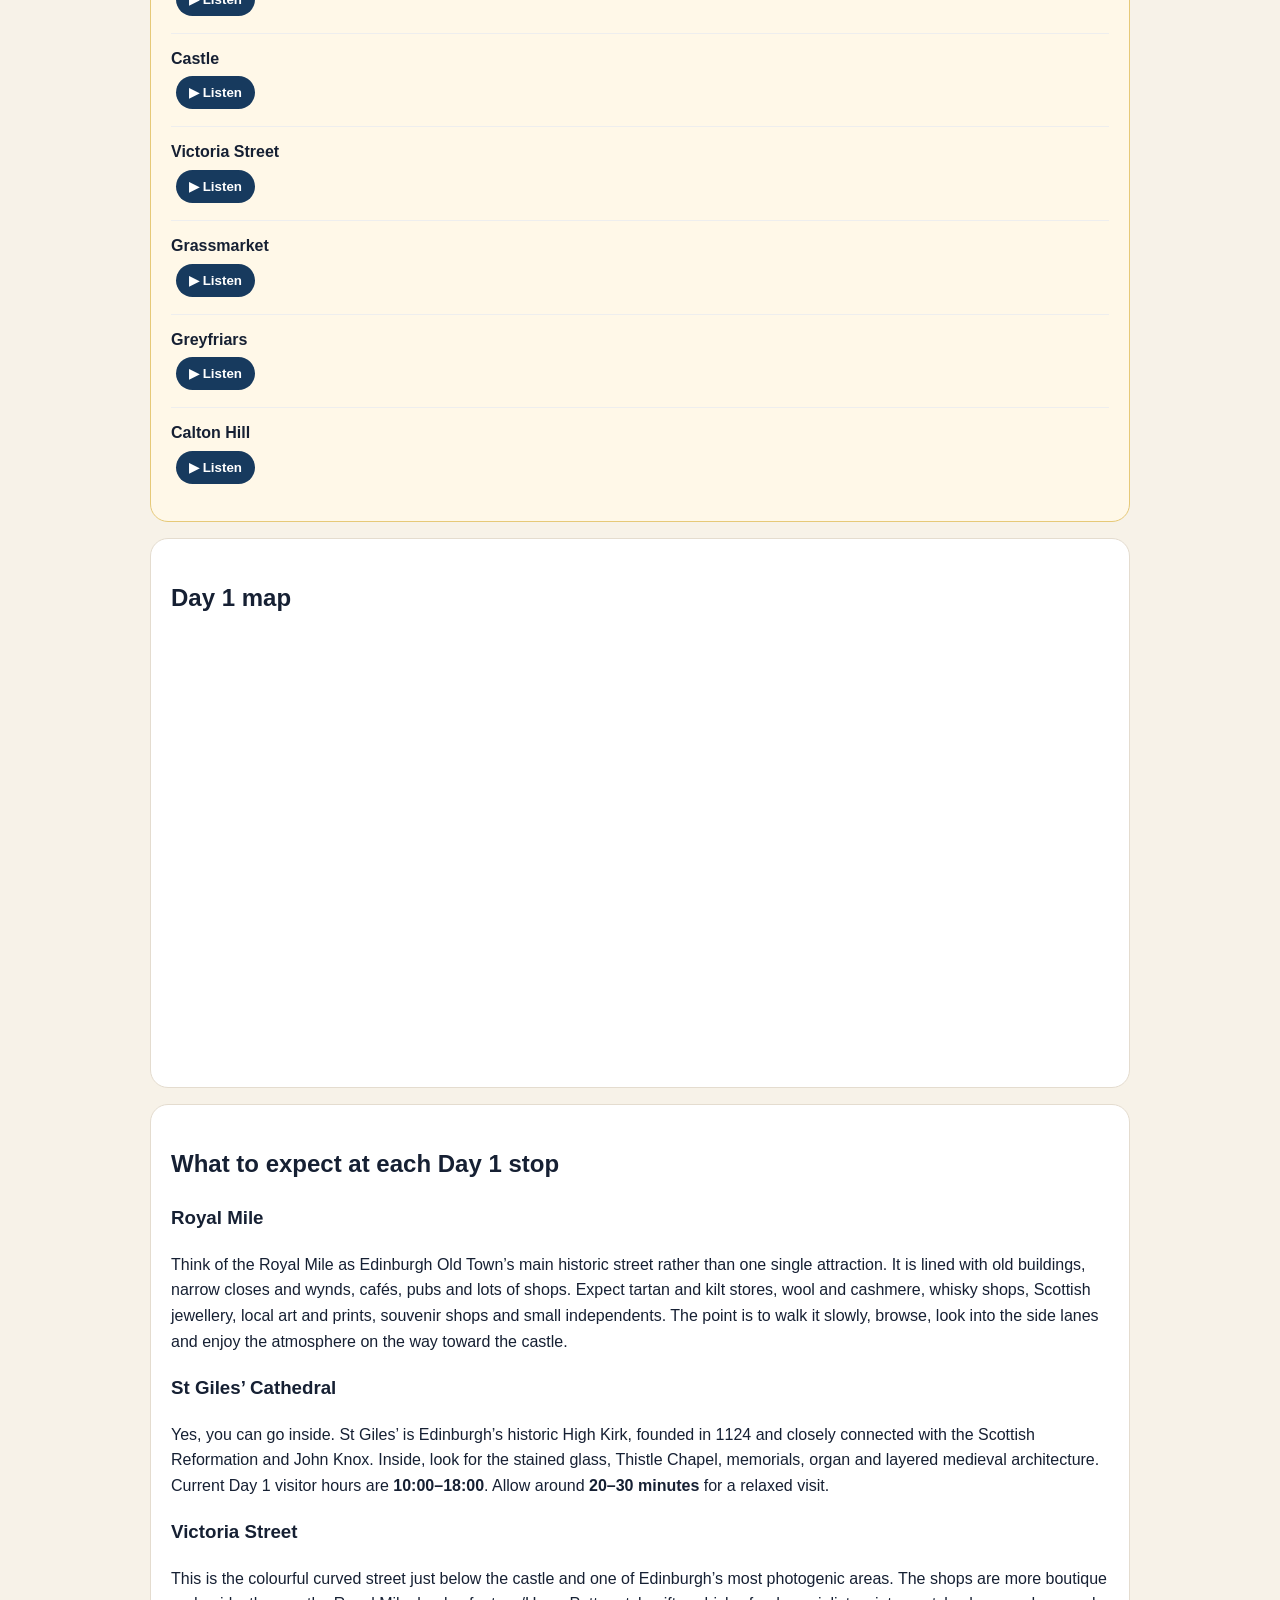
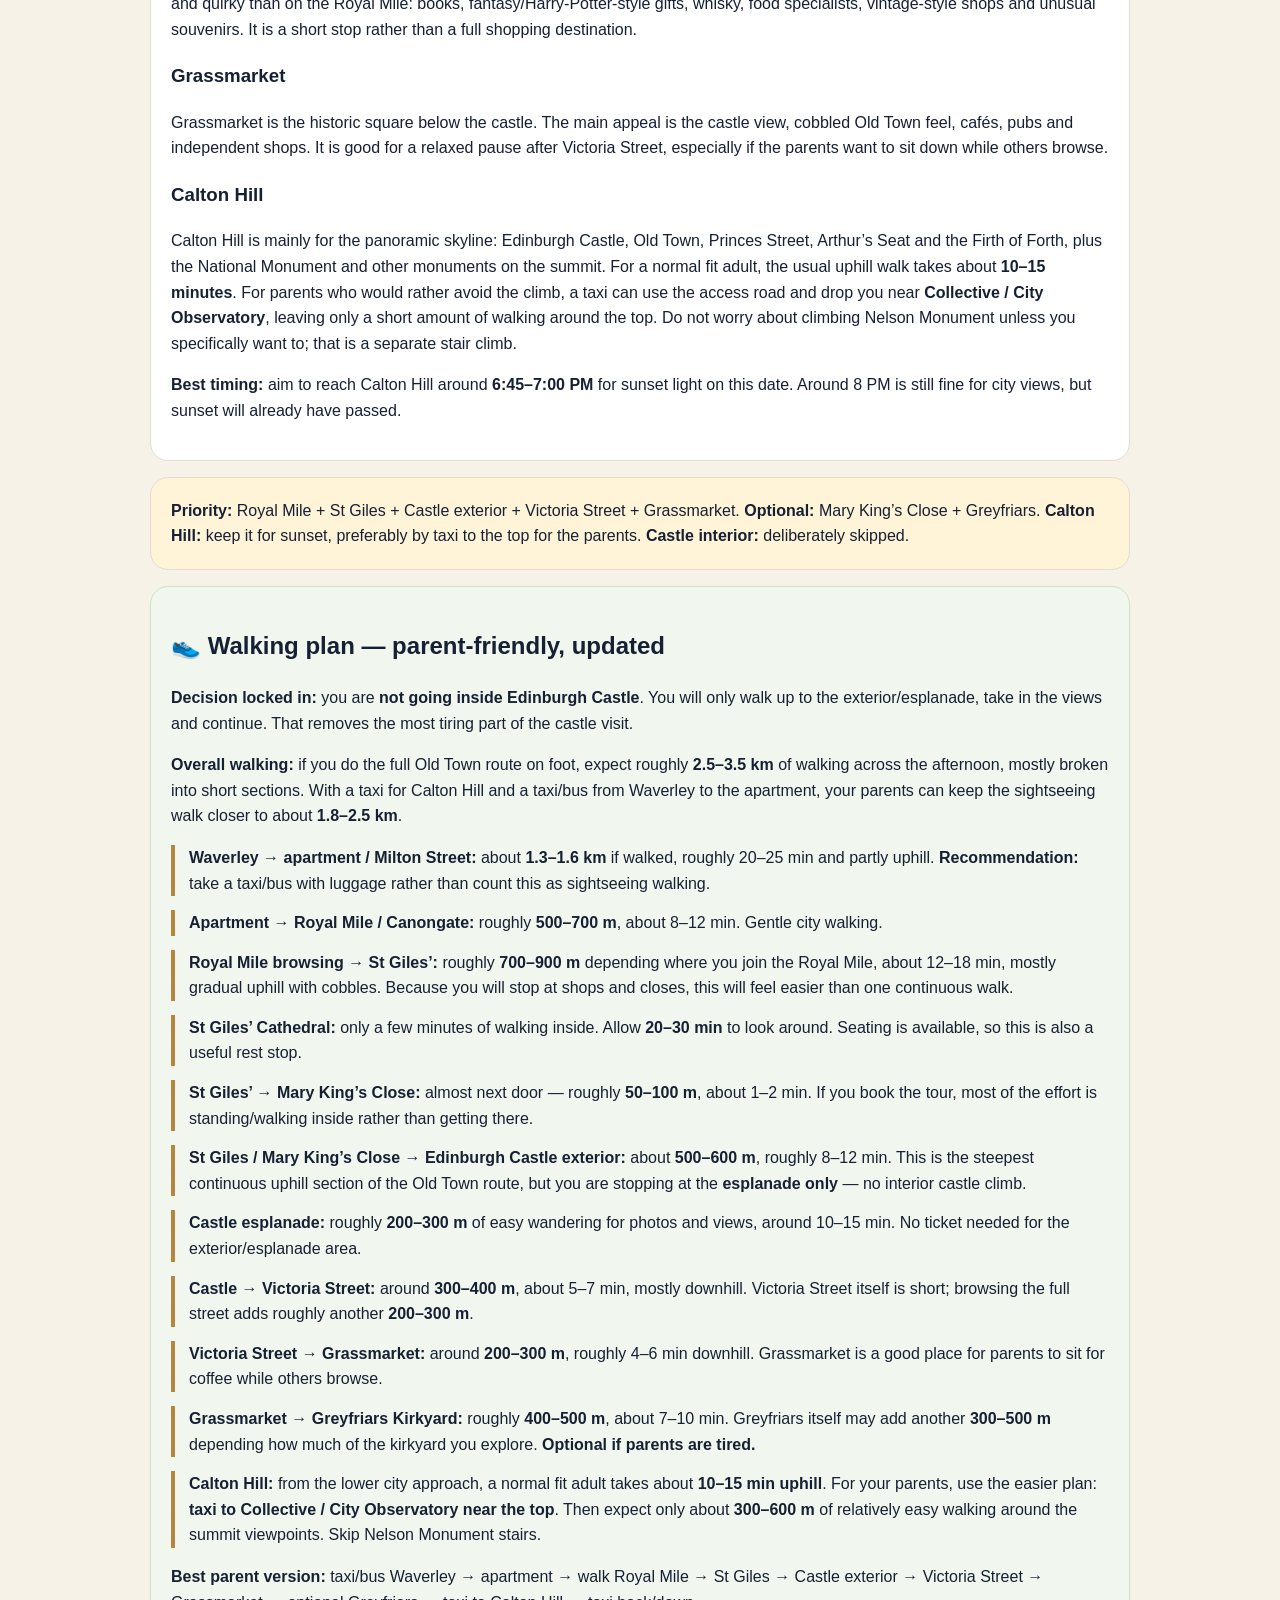
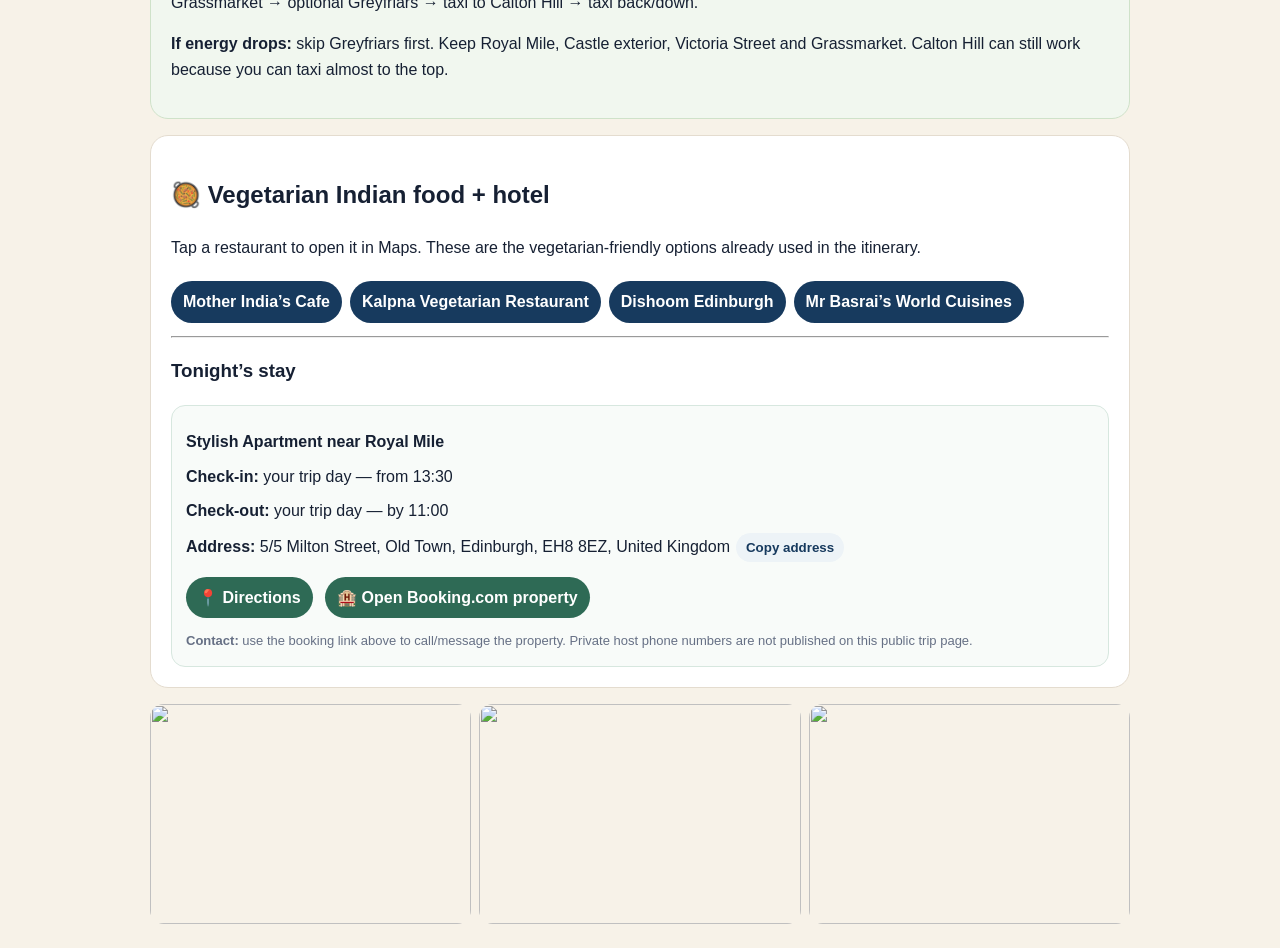
==== commit 464d8792: "Remove Instagram, weather, drone and RGF from public Day 1" ====
--- a/scotland-trip-2026/friday.html
+++ b/scotland-trip-2026/friday.html
@@ -5,8 +5,8 @@
 <a href="#details">What to see</a>
 <a href="#walking">Walking</a>
 <a href="#food-hotel">Food + Hotel</a>
-<a href="#instagram">Instagram</a>
-<a href="#weather">Weather</a>
+
+
 
 
 </nav><main><div class="card section-anchor" id="plan"><span class="tag">🚆 09:30 → 13:38 BOOKED</span><span class="tag">LNER</span><span class="tag">🏨 Stylish Apartment near Royal Mile</span><h2>Detailed plan</h2><div class="day-start-planner" data-base="08:45" data-fixed='["King’s Cross","Arrive Edinburgh Waverley"]'><label for="day-start-Day 1">🕒 Day start</label><select id="day-start-Day 1" aria-label="Day start"></select><p class="planner-note">Change the start time and the flexible itinerary below shifts automatically. Booked or genuinely fixed-time events stay fixed; if a shifted item collides with one, follow the fixed event.</p></div><div class="time"><b>08:45</b> — Reach London King’s Cross with time for coffee, platform and luggage.</div><div class="time"><b>09:30</b> — Depart London King’s Cross on the booked Advance Single.</div><div class="time"><b>13:38</b> — Arrive Edinburgh Waverley. Head to the apartment / drop bags. Check-in is available from 13:30.</div><div class="time"><b>14:30–15:15</b> — Lunch / quick refresh.</div><div class="time"><b>15:15–17:45</b> — Royal Mile → St Giles’ Cathedral inside → optional Real Mary King’s Close → Edinburgh Castle <b>exterior/esplanade only</b> → Victoria Street → Grassmarket → optional Greyfriars Kirkyard. Castle interior is intentionally skipped. Keep Mary King’s Close and Greyfriars flexible so the afternoon does not become rushed.</div><div class="time"><b>17:30–18:30</b> — Calton Hill or Princes Street/New Town depending energy and weather.</div><div class="time"><b>19:00 onward</b> — Indian dinner. Keep the night easy before Day 2’s road trip.</div></div><div class="card audio-guide-panel section-anchor" id="audio"><h2>🎧 Audio guide</h2><p>Audio guide is now in <b>English story mode</b>. Play the full day story or listen to each destination separately. The narration keeps a storytelling style and uses an Indian English voice when your device provides one.</p><button class="audio-btn" onclick="speakDay()">▶ Play Day Story</button><button class="audio-btn secondary" onclick="pauseAudio()">⏸ Pause</button><button class="audio-btn secondary" onclick="resumeAudio()">▶ Resume</button><button class="audio-btn secondary" onclick="stopAudio()">■ Stop</button><div class="audio-stop"><b>Waverley</b><br><button class="audio-btn" onclick="speakGuide('Waverley')">▶ Listen</button></div><div class="audio-stop"><b>Royal Mile</b><br><button class="audio-btn" onclick="speakGuide('Royal Mile')">▶ Listen</button></div><div class="audio-stop"><b>St Giles</b><br><button class="audio-btn" onclick="speakGuide('St Giles')">▶ Listen</button></div><div class="audio-stop"><b>Mary King's Close</b><br><button class="audio-btn" onclick="speakGuide('Mary King\'s Close')">▶ Listen</button></div><div class="audio-stop"><b>Castle</b><br><button class="audio-btn" onclick="speakGuide('Castle')">▶ Listen</button></div><div class="audio-stop"><b>Victoria Street</b><br><button class="audio-btn" onclick="speakGuide('Victoria Street')">▶ Listen</button></div><div class="audio-stop"><b>Grassmarket</b><br><button class="audio-btn" onclick="speakGuide('Grassmarket')">▶ Listen</button></div><div class="audio-stop"><b>Greyfriars</b><br><button class="audio-btn" onclick="speakGuide('Greyfriars')">▶ Listen</button></div><div class="audio-stop"><b>Calton Hill</b><br><button class="audio-btn" onclick="speakGuide('Calton Hill')">▶ Listen</button></div></div><div class="card section-anchor" id="map-section"><h2>Day 1 map</h2><div id="map"></div></div><div class="card section-anchor" id="details"><h2>What to expect at each Day 1 stop</h2>
@@ -63,7 +63,7 @@
   </div>
   <p style="font-size:13px;color:#667085;margin-bottom:0"><b>Contact:</b> use the booking link above to call/message the property. Private host phone numbers are not published on this public trip page.</p>
 </div>
-</div><div class="card section-anchor" id="instagram"><h2>📱 Instagram Story + Caption Bank</h2><p>Real, friend-to-friend captions from Day 1. Tap <b>Copy caption</b> and paste straight into your Story or reel caption.</p><div class="ig-group"><h3>Arrival / Edinburgh</h3><div class="ig-item"><p id="ig-1">Edinburgh has been on my list for so long and somehow the first thing I noticed is that this city is basically built on hills, stairs and dramatic stone buildings 😂</p><button class="copy-btn" onclick="copyText('ig-1')">Copy caption</button></div><div class="ig-item"><p id="ig-2">First impression of Edinburgh: dark stone, steep streets, tiny lanes, bagpipes somewhere in the background… very subtle, Scotland.</p><button class="copy-btn" onclick="copyText('ig-2')">Copy caption</button></div><div class="ig-item"><p id="ig-3">One afternoon in Edinburgh and I already understand why people say this city feels like a movie set. Every second street looks suspiciously cinematic.</p><button class="copy-btn" onclick="copyText('ig-3')">Copy caption</button></div><div class="ig-item"><p id="ig-4">Edinburgh is basically two personalities living together: medieval Old Town on one side, elegant Georgian New Town on the other. Very “I contain multitudes.”</p><button class="copy-btn" onclick="copyText('ig-4')">Copy caption</button></div></div><div class="ig-group"><h3>Waverley</h3><div class="ig-item"><p id="ig-5">Edinburgh Waverley might be one of the most dramatic train arrivals ever. You literally step out between Old Town and New Town.</p><button class="copy-btn" onclick="copyText('ig-5')">Copy caption</button></div><div class="ig-item"><p id="ig-6">Small useful tip: the black cabs outside Waverley were faster for us than waiting for an Uber. Straight into the cab, straight to the apartment.</p><button class="copy-btn" onclick="copyText('ig-6')">Copy caption</button></div></div><div class="ig-group"><h3>Royal Mile</h3><div class="ig-item"><p id="ig-7">The Royal Mile is basically the historic spine of Edinburgh Old Town — castle at one end, Holyrood Palace at the other. Everything in between is old stone buildings, closes, pubs, shops and a lot of history.</p><button class="copy-btn" onclick="copyText('ig-7')">Copy caption</button></div><div class="ig-item"><p id="ig-8">Walking the Royal Mile is less about one attraction and more about constantly stopping because some random alley looks 500 years old.</p><button class="copy-btn" onclick="copyText('ig-8')">Copy caption</button></div><div class="ig-item"><p id="ig-9">These tiny side lanes are called closes and wynds. Basically Edinburgh’s version of “just one more lane, I promise.”</p><button class="copy-btn" onclick="copyText('ig-9')">Copy caption</button></div></div><div class="ig-group"><h3>Scottish shopping</h3><div class="ig-item"><p id="ig-10">Scottish shopping is very specific and I respect the commitment: tartan, wool, kilts, whisky… and more tartan.</p><button class="copy-btn" onclick="copyText('ig-10')">Copy caption</button></div><div class="ig-item"><p id="ig-11">Tartan isn’t simply one Scottish check pattern. Different tartans became associated over time with clans, regions and institutions — so there is a lot more history behind those colourful patterns than I realised.</p><button class="copy-btn" onclick="copyText('ig-11')">Copy caption</button></div><div class="ig-item"><p id="ig-12">The wool and cashmere game here is strong. Scotland really said: you will be cold, but you will look expensive.</p><button class="copy-btn" onclick="copyText('ig-12')">Copy caption</button></div></div><div class="ig-group"><h3>St Giles</h3><div class="ig-item"><p id="ig-13">St Giles’ was one of those places I almost treated as a quick stop… and then went inside and realised there is actually so much history here.</p><button class="copy-btn" onclick="copyText('ig-13')">Copy caption</button></div><div class="ig-item"><p id="ig-14">That crown-shaped tower on St Giles’ is called the Crown Steeple and it is one of the most recognisable parts of Edinburgh’s skyline.</p><button class="copy-btn" onclick="copyText('ig-14')">Copy caption</button></div><div class="ig-item"><p id="ig-15">St Giles’ is closely tied to the Scottish Reformation and John Knox. So this wasn’t just a church — it sat right in the middle of major religious and political change in Scotland.</p><button class="copy-btn" onclick="copyText('ig-15')">Copy caption</button></div><div class="ig-item"><p id="ig-16">The Thistle Chapel inside St Giles’ is tiny compared with the main church, but the wood carving is insanely detailed. One of those corners you could easily miss if you rush through.</p><button class="copy-btn" onclick="copyText('ig-16')">Copy caption</button></div></div><div class="ig-group"><h3>Mary King’s Close</h3><div class="ig-item"><p id="ig-17">One of the wildest things about Edinburgh: there are old streets and rooms hidden underneath the Royal Mile.</p><button class="copy-btn" onclick="copyText('ig-17')">Copy caption</button></div><div class="ig-item"><p id="ig-18">Mary King’s Close is a preserved piece of old Edinburgh below the modern city — cramped homes, trades, poor sanitation and plague-era life. History suddenly feels much more human when it is about how ordinary families actually lived.</p><button class="copy-btn" onclick="copyText('ig-18')">Copy caption</button></div></div><div class="ig-group"><h3>Edinburgh Castle</h3><div class="ig-item"><p id="ig-19">We skipped the inside of Edinburgh Castle today and, with only one afternoon, I’m glad we did. The exterior and esplanade still give you the full dramatic castle moment.</p><button class="copy-btn" onclick="copyText('ig-19')">Copy caption</button></div><div class="ig-item"><p id="ig-20">Edinburgh Castle sits on ancient volcanic rock. Standing up here, you immediately understand why this was such a powerful defensive position — you can see the city spreading out below you.</p><button class="copy-btn" onclick="copyText('ig-20')">Copy caption</button></div></div><div class="ig-group"><h3>Victoria Street</h3><div class="ig-item"><p id="ig-21">Victoria Street is the colourful curved street everyone photographs in Edinburgh… and yes, it is very cute in real life.</p><button class="copy-btn" onclick="copyText('ig-21')">Copy caption</button></div><div class="ig-item"><p id="ig-22">This is the street people associate with Diagon Alley vibes — curved cobbled street, colourful shops and old buildings. It wasn’t a Harry Potter filming location, but visually I completely get the comparison.</p><button class="copy-btn" onclick="copyText('ig-22')">Copy caption</button></div><div class="ig-item"><p id="ig-23">Victoria Street is tiny, so don’t plan half a day here. Come, walk, browse, take photos, buy something unnecessary, continue 😂</p><button class="copy-btn" onclick="copyText('ig-23')">Copy caption</button></div></div><div class="ig-group"><h3>Grassmarket</h3><div class="ig-item"><p id="ig-24">Grassmarket looks like a cute café square now, but it has a much darker past — it was once a site of public executions.</p><button class="copy-btn" onclick="copyText('ig-24')">Copy caption</button></div><div class="ig-item"><p id="ig-25">One of my favourite views here is looking back up at Edinburgh Castle looming over the rooftops. Very subtle castle placement.</p><button class="copy-btn" onclick="copyText('ig-25')">Copy caption</button></div><div class="ig-item"><p id="ig-26">Apparently people used to come here for executions. I came for a coffee and a castle photo. Progress.</p><button class="copy-btn" onclick="copyText('ig-26')">Copy caption</button></div></div><div class="ig-group"><h3>Greyfriars</h3><div class="ig-item"><p id="ig-27">Greyfriars Kirkyard somehow manages to feel peaceful, creepy and beautiful at the same time. It is one of Edinburgh’s historic graveyards and is packed with old stones and stories.</p><button class="copy-btn" onclick="copyText('ig-27')">Copy caption</button></div><div class="ig-item"><p id="ig-28">The famous Greyfriars Bobby story is about a little Skye terrier remembered for staying close to his owner’s grave for years. Small dog, massive Edinburgh celebrity.</p><button class="copy-btn" onclick="copyText('ig-28')">Copy caption</button></div></div><div class="ig-group"><h3>Calton Hill</h3><div class="ig-item"><p id="ig-29">Calton Hill is one of the easiest ways to get a full Edinburgh skyline view without doing a serious hike. My kind of mountain.</p><button class="copy-btn" onclick="copyText('ig-29')">Copy caption</button></div><div class="ig-item"><p id="ig-30">From up here you can see the Castle, Old Town, Princes Street, Arthur’s Seat, Leith and the Firth of Forth. Basically the whole city doing a group photo.</p><button class="copy-btn" onclick="copyText('ig-30')">Copy caption</button></div><div class="ig-item"><p id="ig-31">That unfinished Greek-looking structure is the National Monument. It was inspired by the Parthenon and begun as a memorial to Scots who died in the Napoleonic Wars… then the money ran out. Relatable.</p><button class="copy-btn" onclick="copyText('ig-31')">Copy caption</button></div><div class="ig-item"><p id="ig-32">Calton Hill at sunset is one of those places where you stop taking photos for two minutes and just stare. Then immediately start taking photos again.</p><button class="copy-btn" onclick="copyText('ig-32')">Copy caption</button></div></div><div class="ig-group"><h3>Extra</h3><div class="ig-item"><p id="ig-33">Edinburgh is the kind of city where every street seems to have either a ghost story, an execution story, a royal story — or all three.</p><button class="copy-btn" onclick="copyText('ig-33')">Copy caption</button></div><div class="ig-item"><p id="ig-34">The city is beautiful, but your calves will know about it tomorrow.</p><button class="copy-btn" onclick="copyText('ig-34')">Copy caption</button></div><div class="ig-item"><p id="ig-35">I came here thinking the castle would be the main character. Honestly, Old Town itself is the main character.</p><button class="copy-btn" onclick="copyText('ig-35')">Copy caption</button></div><div class="ig-item"><p id="ig-36">Scotland so far: 10/10 scenery, 10/10 history, 4/10 flat roads.</p><button class="copy-btn" onclick="copyText('ig-36')">Copy caption</button></div><div class="ig-item"><p id="ig-37">Current travel strategy: history for the brain, coffee for the legs, sunset for Instagram.</p><button class="copy-btn" onclick="copyText('ig-37')">Copy caption</button></div></div></div><div class="card weather section-anchor" id="weather"><h2>Weather plan</h2><p>Typical September conditions: around 16–17°C by day and 8–9°C at night, with showers possible. Carry a compact waterproof.</p></div><div class="photos"><img src="https://images.squarespace-cdn.com/content/v1/629f55e6fc3923543f274a86/e348ce0d-dd01-4030-a21a-5ba5b47ca6ef/iStock-689997318.jpg"><img src="https://images.unsplash.com/photo-1506377247377-2a5b3b417ebb?auto=format&fit=crop&w=1200&q=80"><img src="https://images.unsplash.com/photo-1529655683826-aba9b3e77383?auto=format&fit=crop&w=1200&q=80"></div></main><script src="https://unpkg.com/leaflet@1.9.4/dist/leaflet.js"></script><script>const m=L.map('map').setView([55.949,-3.19],14);L.tileLayer('https://{s}.tile.openstreetmap.org/{z}/{x}/{y}.png',{attribution:'© OpenStreetMap'}).addTo(m);const p=[['Waverley',55.952,-3.189],['Royal Mile area',55.950,-3.178],['St Giles',55.9495,-3.1909],['Real Mary King’s Close',55.9505,-3.1905],['Edinburgh Castle',55.9486,-3.1999],['Victoria Street',55.9488,-3.1937],['Grassmarket',55.9476,-3.1959],['Greyfriars Kirkyard',55.9469,-3.1922],['Calton Hill',55.955,-3.182]];p.forEach(x=>L.marker([x[1],x[2]]).addTo(m).bindPopup(x[0]));L.polyline(p.map(x=>[x[1],x[2]]),{weight:4}).addTo(m);</script><script>
+</div><div class="photos"><img src="https://images.squarespace-cdn.com/content/v1/629f55e6fc3923543f274a86/e348ce0d-dd01-4030-a21a-5ba5b47ca6ef/iStock-689997318.jpg"><img src="https://images.unsplash.com/photo-1506377247377-2a5b3b417ebb?auto=format&fit=crop&w=1200&q=80"><img src="https://images.unsplash.com/photo-1529655683826-aba9b3e77383?auto=format&fit=crop&w=1200&q=80"></div></main><script src="https://unpkg.com/leaflet@1.9.4/dist/leaflet.js"></script><script>const m=L.map('map').setView([55.949,-3.19],14);L.tileLayer('https://{s}.tile.openstreetmap.org/{z}/{x}/{y}.png',{attribution:'© OpenStreetMap'}).addTo(m);const p=[['Waverley',55.952,-3.189],['Royal Mile area',55.950,-3.178],['St Giles',55.9495,-3.1909],['Real Mary King’s Close',55.9505,-3.1905],['Edinburgh Castle',55.9486,-3.1999],['Victoria Street',55.9488,-3.1937],['Grassmarket',55.9476,-3.1959],['Greyfriars Kirkyard',55.9469,-3.1922],['Calton Hill',55.955,-3.182]];p.forEach(x=>L.marker([x[1],x[2]]).addTo(m).bindPopup(x[0]));L.polyline(p.map(x=>[x[1],x[2]]),{weight:4}).addTo(m);</script><script>
 const audioGuides={"Waverley":"Our Edinburgh story begins at Waverley Station, sitting dramatically between the Old Town and the New Town. On one side, the medieval Old Town rises above you in layers of dark stone buildings. On the other, the elegant Georgian New Town opens out toward Princes Street. Waverley is a perfect introduction to Edinburgh because you can immediately see that this is a city built in different levels, periods and personalities.","Royal Mile":"Now we are on the Royal Mile, the historic spine of Edinburgh's Old Town. It links Edinburgh Castle at the top with the Palace of Holyroodhouse at the bottom. Look closely at the tall stone buildings on either side. Many of these old tenements were historically called lands. Between them are narrow lanes known as wynds and hidden courtyards called closes. For centuries this street was full of merchants, residents, taverns and public life. Today you will see tartan and kilt shops, cashmere, whisky stores, jewellery, cafés and souvenirs, but the real experience is to walk slowly, look up at the architecture and occasionally disappear into one of the small closes to see how the old city was arranged.","St Giles":"Now we are standing in front of St Giles' Cathedral, one of the most important buildings in Edinburgh's religious history. Start by looking up at the unusual Crown Steeple. Its stone arches form the shape of a crown and have become one of the symbols of the Old Town skyline. The church has stood at the heart of Edinburgh for centuries and became closely connected with the Scottish Reformation. John Knox, one of the leading figures of that movement, preached here. Inside, notice the stained-glass windows, memorials and the great organ, but make sure you also find the Thistle Chapel. It is much smaller and more detailed, with beautifully carved oak, heraldic symbols and extraordinary decorative work connected with the Order of the Thistle, Scotland's highest order of chivalry. Rather than seeing St Giles simply as a church, think of it as a place where religion, politics and Scottish identity repeatedly crossed paths.","Mary King's Close":"Beneath the modern Royal Mile there is another Edinburgh hidden underground. The Real Mary King's Close preserves parts of old streets, rooms and passageways that were eventually built over as the city changed. Imagine ordinary families living here centuries ago in cramped rooms, surrounded by workshops, merchants and neighbours, with very limited sanitation and frequent outbreaks of disease. The guided experience focuses on those everyday lives rather than only kings and battles. It gives a very different picture of Edinburgh: crowded, vertical, noisy and sometimes unhealthy, but also full of trade, family life and community.","Castle":"Now we are approaching Edinburgh Castle, sitting high above the city on an ancient volcanic rock. Even without going inside, its position tells you why this place mattered so much. From here, defenders could watch the city and the surrounding landscape, making the rock a natural stronghold. Inside the castle are major symbols of Scottish history, including the Crown Jewels and the Stone of Destiny, as well as the Scottish National War Memorial. The famous One O'Clock Gun also continues a tradition linked to helping ships in the Firth of Forth set their clocks accurately. Stand on the esplanade and turn back toward the city. From this height, it becomes very easy to understand why control of this rock meant strategic control over Edinburgh.","Victoria Street":"From the castle we now move down toward Victoria Street, one of Edinburgh's most photographed streets. The street curves steeply downhill, with colourful shopfronts following the bend. Its character is more independent and quirky than the Royal Mile, with bookshops, specialty food, whisky, fantasy-themed gifts and unusual souvenirs. Try to see it first from a slightly higher viewpoint so you can appreciate the full curve, then walk down through the shops. It is a small street, but visually it captures the layered, theatrical feeling of the Old Town very well.","Grassmarket":"Now we have reached Grassmarket. Today it is lively, full of cafés, pubs and shops, but its history is much darker. It has been an important market square since the Middle Ages and later became known as a place of public executions. A marker still recalls the old gallows area. The White Hart Inn is also associated with writers including Robert Burns and William Wordsworth. Now look back upward toward the castle. From Grassmarket, the fortress rises dramatically above the rooftops, giving you one of the best examples of how Edinburgh's Old Town is built vertically rather than across a flat landscape.","Greyfriars":"Greyfriars Kirkyard feels very different from the busy streets around it. This is one of Edinburgh's historic graveyards, filled with old stones, monuments and the graves of notable Scots. The site is also connected with important religious events, including the National Covenant of 1638. But the best-known story is Greyfriars Bobby, the small Skye terrier remembered for his loyalty to his owner after the man's death. The traditional story says Bobby stayed close to his master's grave for many years. His statue stands outside the kirkyard. Walk slowly here and notice how the weathered stones and quiet atmosphere reveal another side of Edinburgh's history.","Calton Hill":"We finish the day on Calton Hill, one of the best panoramic viewpoints in Edinburgh. Take a moment to turn slowly in a full circle. To the west you can see Princes Street and Edinburgh Castle. To the south, the Old Town rises with Arthur's Seat behind it. To the north and east are the Firth of Forth and the docks of Leith. The large unfinished Greek-style structure is the National Monument, begun in 1822 to commemorate Scots who died in the Napoleonic Wars. Its design was inspired by the Parthenon in Athens, but the project ran out of money and was never completed. Nearby is Nelson's Monument, commemorating Admiral Nelson's victory at Trafalgar. If you are here around sunset, stop thinking about the checklist for a few minutes and simply watch the light move across the city. It is one of the best ways to understand why Edinburgh is often described as one of Europe's most dramatic city landscapes."};
 const dayStory="Today we are going to experience Edinburgh's Old Town as one connected story rather than a checklist of attractions. We begin at Waverley Station, move into the Royal Mile and its hidden closes, step inside St Giles to understand the city's religious history, discover the stories beneath Mary King's Close, approach Edinburgh Castle from the outside, walk down colourful Victoria Street, explore the darker history of Grassmarket, optionally visit Greyfriars, and finish above the city on Calton Hill. Each stop adds another layer to the same story: how Edinburgh grew vertically, how people lived here, and how religion, trade, conflict and everyday life shaped the city.";
 let currentUtterance=null;
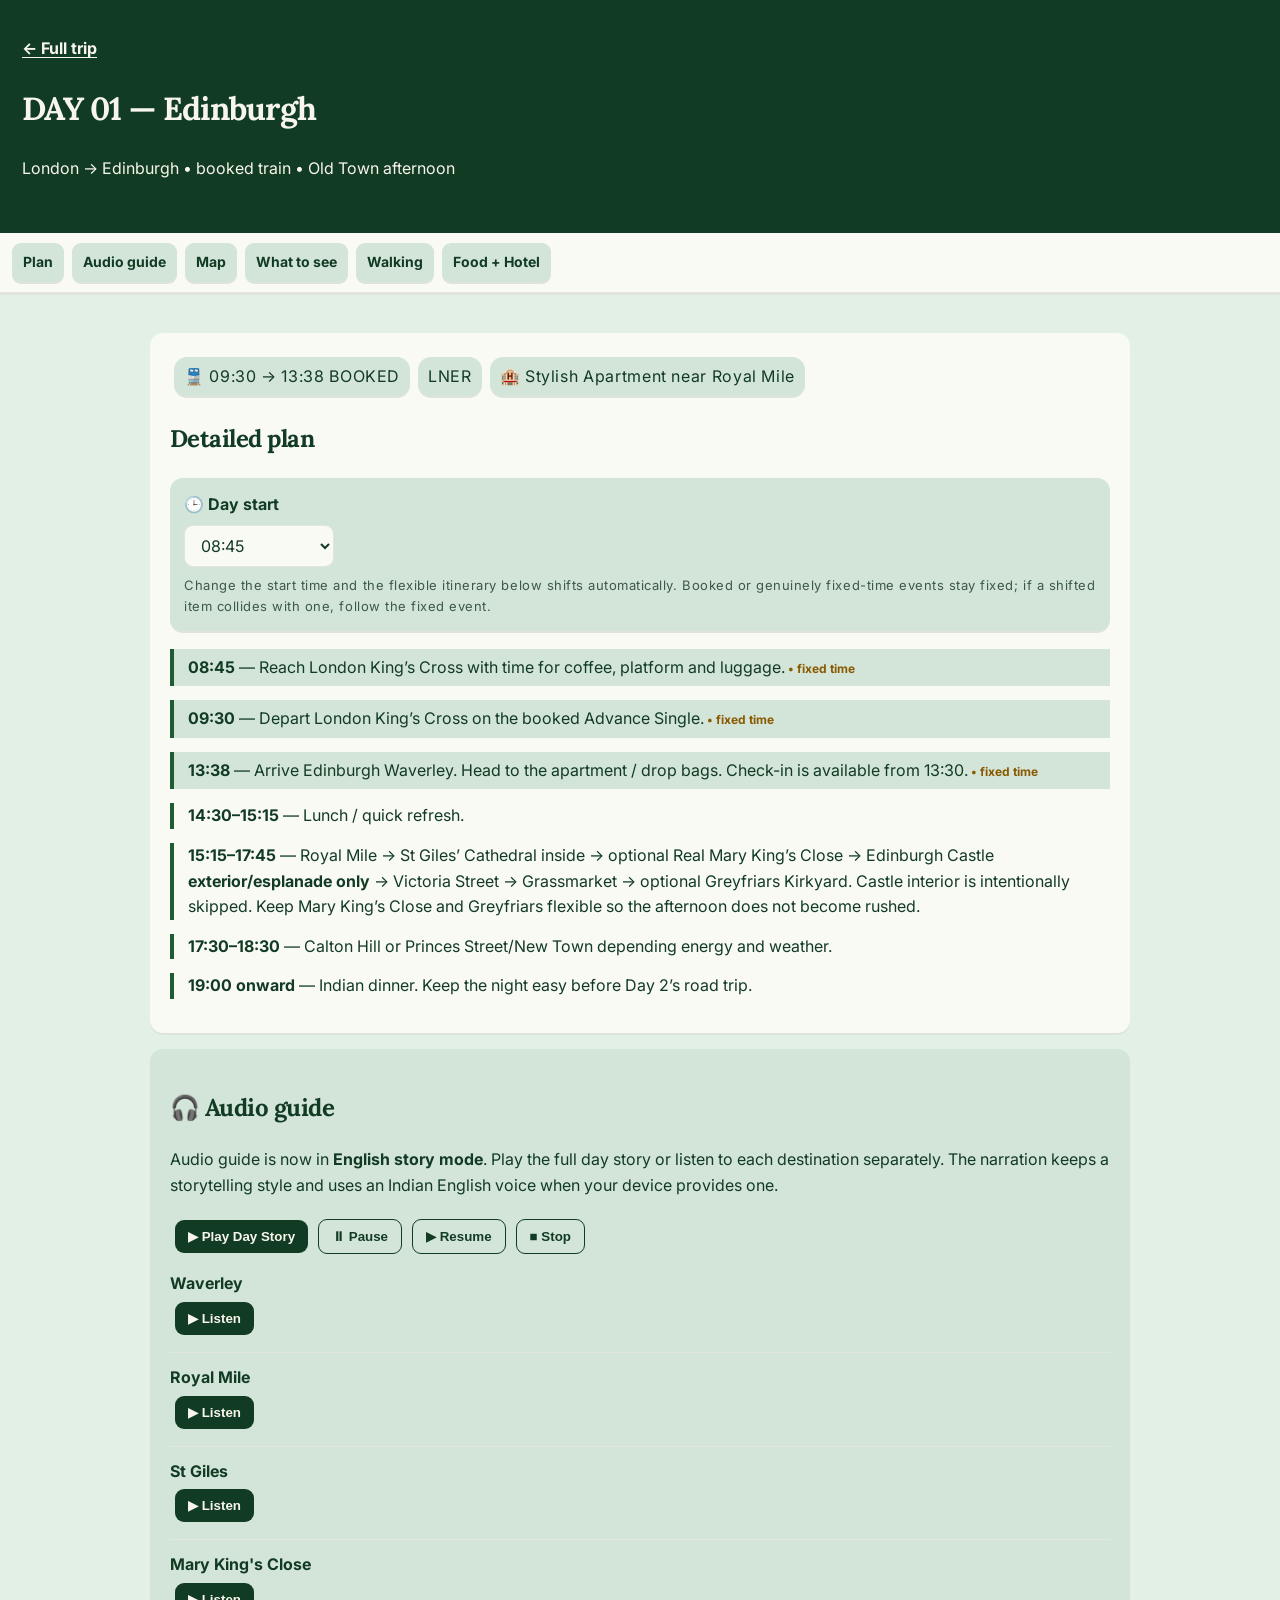
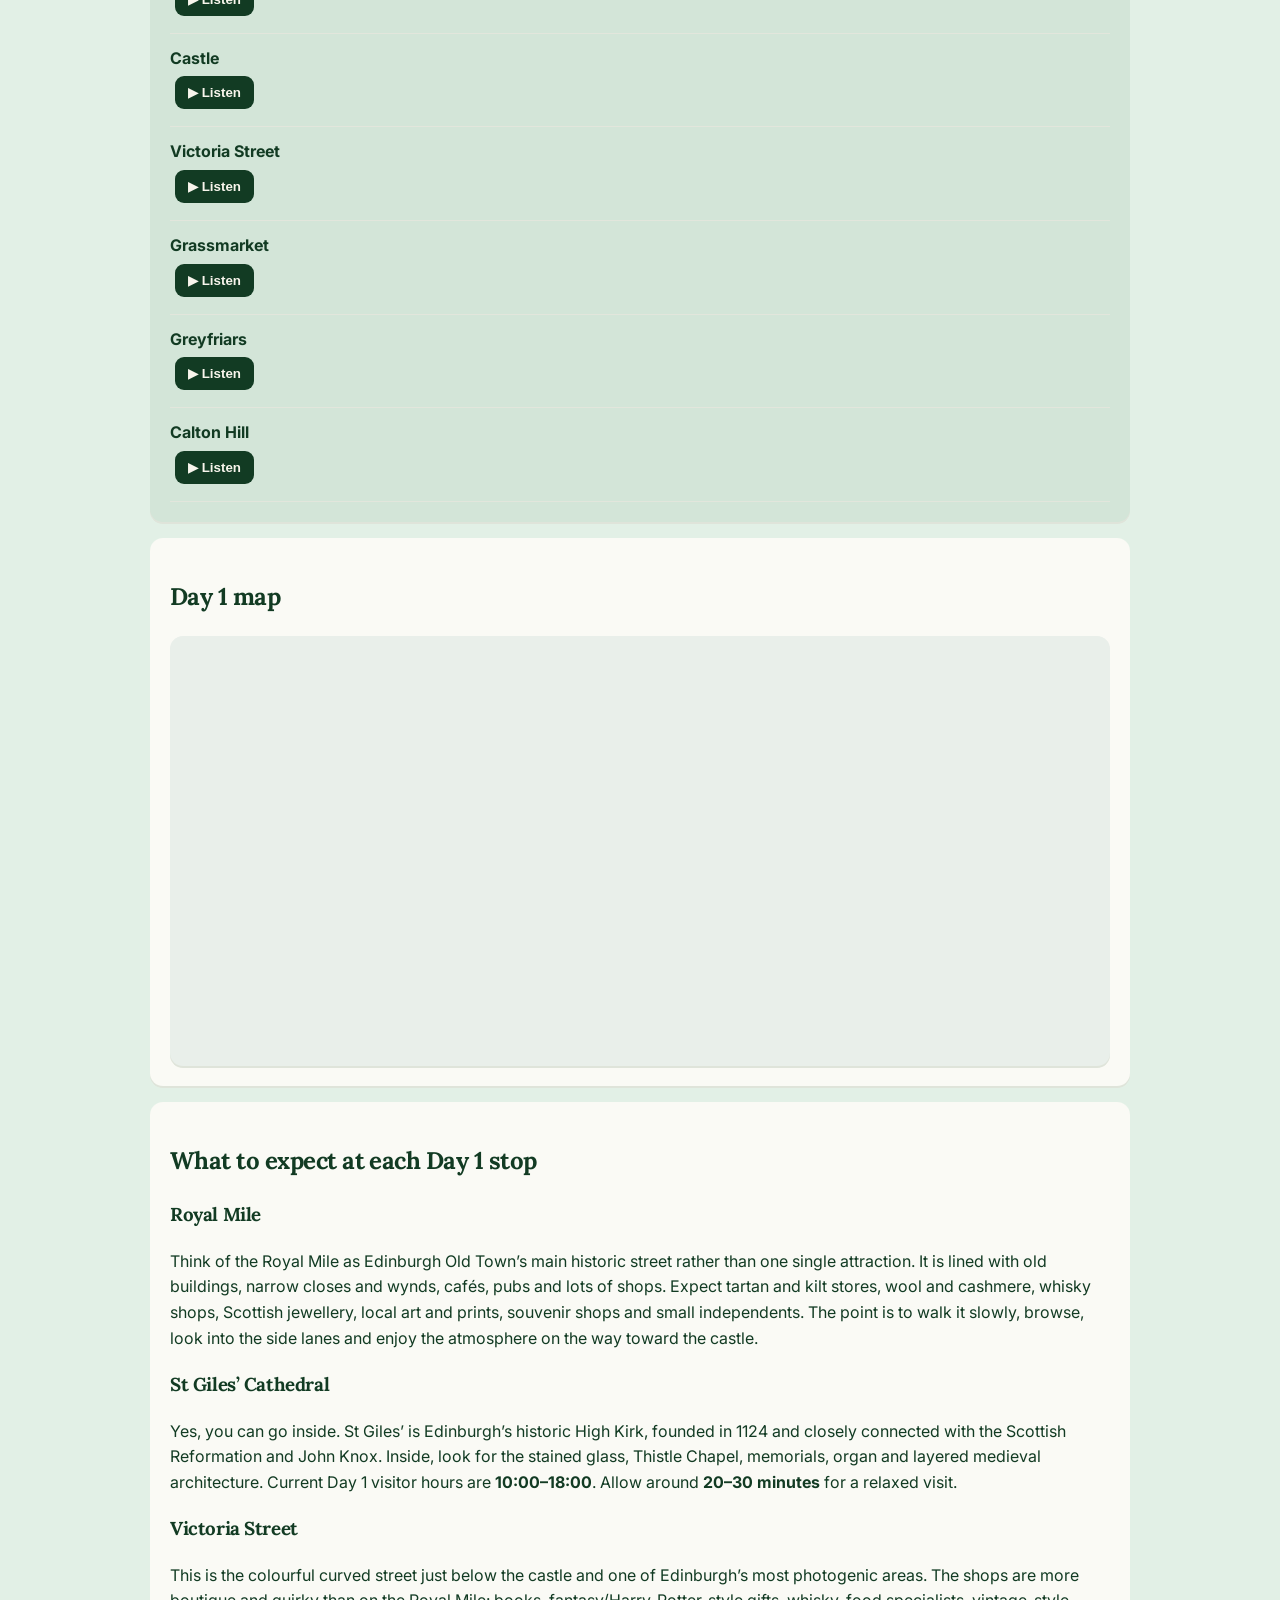
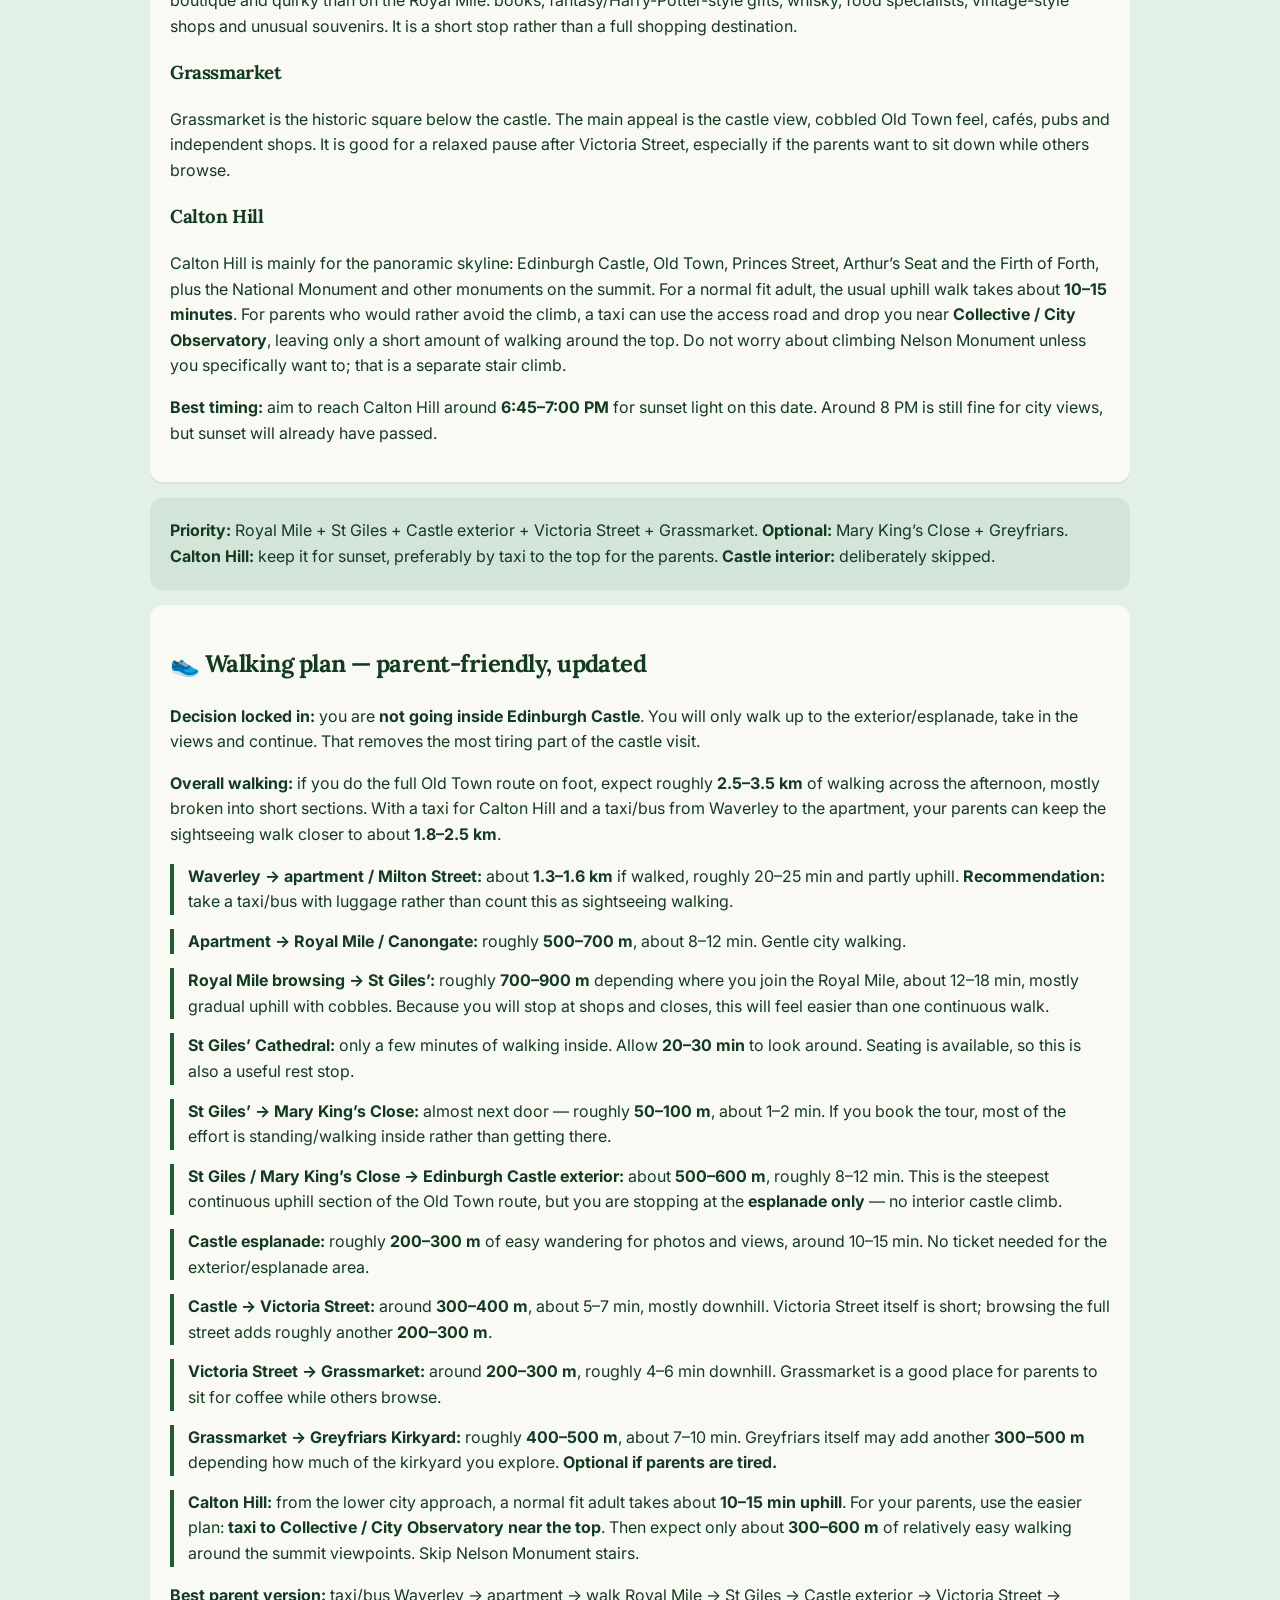
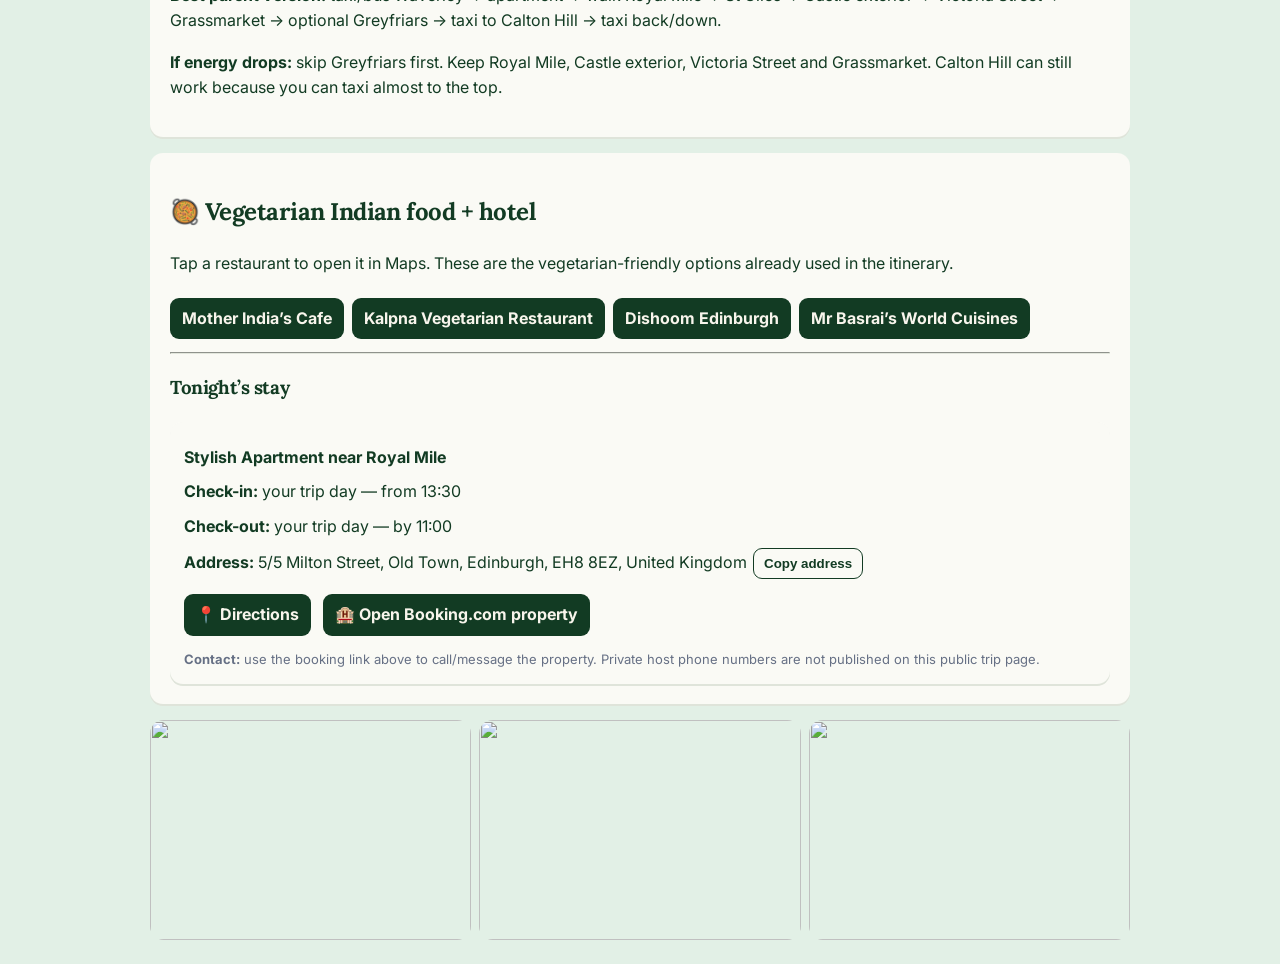
==== commit 93907e69: "Apply Scotland Series style and fix public guide navigation on friday.html" ====
--- a/scotland-trip-2026/friday.html
+++ b/scotland-trip-2026/friday.html
@@ -1,4 +1,4 @@
-<!doctype html><html><head><meta charset="utf-8"><meta name="viewport" content="width=device-width,initial-scale=1"><title>Day 1 | Edinburgh</title><link rel="stylesheet" href="https://unpkg.com/leaflet@1.9.4/dist/leaflet.css"><style>body{margin:0;font-family:Arial;background:#f7f2e8;color:#162033;line-height:1.6}header{background:#173a5e;color:#fff;padding:36px 22px}main{max-width:980px;margin:auto;padding:24px}a{color:#173a5e;font-weight:bold}.back{color:white}.card{background:#fff;border:1px solid #e4dccf;border-radius:18px;padding:20px;margin:16px 0}.tag{display:inline-block;background:#edf3f7;padding:7px 10px;border-radius:999px;margin:4px}.time{border-left:4px solid #b4863f;padding-left:14px;margin:14px 0}#map{height:430px;border-radius:16px}.weather{background:#eef5fb}.note{background:#fff3d8}.photos{display:grid;grid-template-columns:repeat(3,1fr);gap:8px}.photos img{width:100%;height:220px;object-fit:cover;border-radius:14px}@media(max-width:700px){.photos{grid-template-columns:1fr}}.audio-btn{border:0;border-radius:999px;padding:9px 13px;margin:5px;background:#173a5e;color:white;font-weight:bold;cursor:pointer}.audio-btn.secondary{background:#667085}.audio-guide-panel{background:#fff8e8;border:1px solid #e6c978}.audio-stop{padding:12px 0;border-bottom:1px solid #eee}.audio-stop:last-child{border-bottom:0}.audio-fixed{position:sticky;bottom:10px;z-index:20;background:rgba(255,255,255,.96);border:1px solid #ddd;border-radius:16px;padding:9px;margin:16px 0;box-shadow:0 4px 20px rgba(0,0,0,.12)}.section-menu{position:sticky;top:0;z-index:50;background:rgba(255,255,255,.97);border-bottom:1px solid #ddd;padding:10px 12px;display:flex;gap:8px;overflow-x:auto;white-space:nowrap;box-shadow:0 2px 10px rgba(0,0,0,.06)}.section-menu a{display:inline-block;padding:8px 11px;border-radius:999px;background:#edf3f7;color:#173a5e;text-decoration:none;font-size:14px;font-weight:bold}.section-menu a:hover{background:#dfe9f0}.section-anchor{scroll-margin-top:72px}.food-links a,.hotel-link{display:inline-block;margin:5px 8px 5px 0;padding:8px 12px;border-radius:999px;background:#173a5e;color:#fff;text-decoration:none;font-weight:bold}.hotel-link{background:#2e6a55}.booking-details{background:#f8fbf9;border:1px solid #d7e7df;border-radius:14px;padding:14px;margin-top:12px}.booking-row{margin:9px 0}.copy-btn{border:0;border-radius:999px;padding:7px 10px;margin-left:6px;background:#edf3f7;color:#173a5e;font-weight:bold;cursor:pointer}.booking-actions a{display:inline-block;margin:6px 8px 0 0;padding:8px 12px;border-radius:999px;background:#2e6a55;color:#fff;text-decoration:none;font-weight:bold}.ig-item{background:#fff;border:1px solid #eadfd2;border-radius:14px;padding:14px;margin:10px 0}.ig-item p{margin:0 0 9px}.ig-item .copy-btn{margin-left:0}.ig-group{margin-top:22px}.ig-group h3{margin-bottom:8px}.day-start-planner{background:#eef5fb;border:1px solid #cbdceb;border-radius:14px;padding:14px;margin:14px 0 18px}.day-start-planner label{font-weight:700;display:block;margin-bottom:7px}.day-start-planner select{font-size:16px;padding:9px 12px;border:1px solid #aebdca;border-radius:10px;background:white;min-width:150px}.day-start-planner .planner-note{font-size:13px;color:#52606d;margin:8px 0 0}.time.time-fixed{background:#fff7e6;padding-top:6px;padding-bottom:6px}.time.time-fixed:after{content:"  • fixed time";font-size:12px;font-weight:700;color:#8a5a00}</style></head><body><header><a class="back" href="index.html">← Full trip</a><h1>Day 1tember — Edinburgh</h1><p>London → Edinburgh • booked train • Old Town afternoon</p></header><nav class="section-menu">
+<!doctype html><html><head><meta charset="utf-8"><meta name="viewport" content="width=device-width,initial-scale=1"><title>Day 1 | Edinburgh</title><link rel="stylesheet" href="https://unpkg.com/leaflet@1.9.4/dist/leaflet.css"><style>body{margin:0;font-family:Arial;background:#f7f2e8;color:#162033;line-height:1.6}header{background:#173a5e;color:#fff;padding:36px 22px}main{max-width:980px;margin:auto;padding:24px}a{color:#173a5e;font-weight:bold}.back{color:white}.card{background:#fff;border:1px solid #e4dccf;border-radius:18px;padding:20px;margin:16px 0}.tag{display:inline-block;background:#edf3f7;padding:7px 10px;border-radius:999px;margin:4px}.time{border-left:4px solid #b4863f;padding-left:14px;margin:14px 0}#map{height:430px;border-radius:16px}.weather{background:#eef5fb}.note{background:#fff3d8}.photos{display:grid;grid-template-columns:repeat(3,1fr);gap:8px}.photos img{width:100%;height:220px;object-fit:cover;border-radius:14px}@media(max-width:700px){.photos{grid-template-columns:1fr}}.audio-btn{border:0;border-radius:999px;padding:9px 13px;margin:5px;background:#173a5e;color:white;font-weight:bold;cursor:pointer}.audio-btn.secondary{background:#667085}.audio-guide-panel{background:#fff8e8;border:1px solid #e6c978}.audio-stop{padding:12px 0;border-bottom:1px solid #eee}.audio-stop:last-child{border-bottom:0}.audio-fixed{position:sticky;bottom:10px;z-index:20;background:rgba(255,255,255,.96);border:1px solid #ddd;border-radius:16px;padding:9px;margin:16px 0;box-shadow:0 4px 20px rgba(0,0,0,.12)}.section-menu{position:sticky;top:0;z-index:50;background:rgba(255,255,255,.97);border-bottom:1px solid #ddd;padding:10px 12px;display:flex;gap:8px;overflow-x:auto;white-space:nowrap;box-shadow:0 2px 10px rgba(0,0,0,.06)}.section-menu a{display:inline-block;padding:8px 11px;border-radius:999px;background:#edf3f7;color:#173a5e;text-decoration:none;font-size:14px;font-weight:bold}.section-menu a:hover{background:#dfe9f0}.section-anchor{scroll-margin-top:72px}.food-links a,.hotel-link{display:inline-block;margin:5px 8px 5px 0;padding:8px 12px;border-radius:999px;background:#173a5e;color:#fff;text-decoration:none;font-weight:bold}.hotel-link{background:#2e6a55}.booking-details{background:#f8fbf9;border:1px solid #d7e7df;border-radius:14px;padding:14px;margin-top:12px}.booking-row{margin:9px 0}.copy-btn{border:0;border-radius:999px;padding:7px 10px;margin-left:6px;background:#edf3f7;color:#173a5e;font-weight:bold;cursor:pointer}.booking-actions a{display:inline-block;margin:6px 8px 0 0;padding:8px 12px;border-radius:999px;background:#2e6a55;color:#fff;text-decoration:none;font-weight:bold}.ig-item{background:#fff;border:1px solid #eadfd2;border-radius:14px;padding:14px;margin:10px 0}.ig-item p{margin:0 0 9px}.ig-item .copy-btn{margin-left:0}.ig-group{margin-top:22px}.ig-group h3{margin-bottom:8px}.day-start-planner{background:#eef5fb;border:1px solid #cbdceb;border-radius:14px;padding:14px;margin:14px 0 18px}.day-start-planner label{font-weight:700;display:block;margin-bottom:7px}.day-start-planner select{font-size:16px;padding:9px 12px;border:1px solid #aebdca;border-radius:10px;background:white;min-width:150px}.day-start-planner .planner-note{font-size:13px;color:#52606d;margin:8px 0 0}.time.time-fixed{background:#fff7e6;padding-top:6px;padding-bottom:6px}.time.time-fixed:after{content:"  • fixed time";font-size:12px;font-weight:700;color:#8a5a00}</style><link rel="stylesheet" href="scotland-series.css"></head><body><header><a class="back" href="share-trip.html">← Full trip</a><h1>DAY 01 — Edinburgh</h1><p>London → Edinburgh • booked train • Old Town afternoon</p></header><nav class="section-menu">
 <a href="#plan">Plan</a>
 <a href="#audio">Audio guide</a>
 <a href="#map-section">Map</a>
@@ -63,7 +63,7 @@
   </div>
   <p style="font-size:13px;color:#667085;margin-bottom:0"><b>Contact:</b> use the booking link above to call/message the property. Private host phone numbers are not published on this public trip page.</p>
 </div>
-</div><div class="photos"><img src="https://images.squarespace-cdn.com/content/v1/629f55e6fc3923543f274a86/e348ce0d-dd01-4030-a21a-5ba5b47ca6ef/iStock-689997318.jpg"><img src="https://images.unsplash.com/photo-1506377247377-2a5b3b417ebb?auto=format&fit=crop&w=1200&q=80"><img src="https://images.unsplash.com/photo-1529655683826-aba9b3e77383?auto=format&fit=crop&w=1200&q=80"></div></main><script src="https://unpkg.com/leaflet@1.9.4/dist/leaflet.js"></script><script>const m=L.map('map').setView([55.949,-3.19],14);L.tileLayer('https://{s}.tile.openstreetmap.org/{z}/{x}/{y}.png',{attribution:'© OpenStreetMap'}).addTo(m);const p=[['Waverley',55.952,-3.189],['Royal Mile area',55.950,-3.178],['St Giles',55.9495,-3.1909],['Real Mary King’s Close',55.9505,-3.1905],['Edinburgh Castle',55.9486,-3.1999],['Victoria Street',55.9488,-3.1937],['Grassmarket',55.9476,-3.1959],['Greyfriars Kirkyard',55.9469,-3.1922],['Calton Hill',55.955,-3.182]];p.forEach(x=>L.marker([x[1],x[2]]).addTo(m).bindPopup(x[0]));L.polyline(p.map(x=>[x[1],x[2]]),{weight:4}).addTo(m);</script><script>
+</div><div class="photos"><img src="https://images.squarespace-cdn.com/content/v1/629f55e6fc3923543f274a86/e348ce0d-dd01-4030-a21a-5ba5b47ca6ef/iStock-689997318.jpg"><img src="https://images.unsplash.com/photo-1506377247377-2a5b3b417ebb?auto=format&fit=crop&w=1200&q=80"><img src="https://images.unsplash.com/photo-1529655683826-aba9b3e77383?auto=format&fit=crop&w=1200&q=80"></div></main><script src="https://unpkg.com/leaflet@1.9.4/dist/leaflet.js"></script><script>const m=L.map('map').setView([55.949,-3.19],14);L.tileLayer('https://{s}.tile.openstreetmap.org/{z}/{x}/{y}.png',{attribution:'© OpenStreetMap'}).addTo(m);const p=[['Waverley',55.952,-3.189],['Royal Mile area',55.950,-3.178],['St Giles',55.9495,-3.1909],['Real Mary King’s Close',55.9505,-3.1905],['Edinburgh Castle',55.9486,-3.1999],['Victoria Street',55.9488,-3.1937],['Grassmarket',55.9476,-3.1959],['Greyfriars Kirkyard',55.9469,-3.1922],['Calton Hill',55.955,-3.182]];p.forEach(x=>L.marker([x[1],x[2]]).addTo(m).bindPopup(x[0]));L.polyline(p.map(x=>[x[1],x[2]]),{color:'#1E5C33',weight:6,opacity:1}).addTo(m);</script><script>
 const audioGuides={"Waverley":"Our Edinburgh story begins at Waverley Station, sitting dramatically between the Old Town and the New Town. On one side, the medieval Old Town rises above you in layers of dark stone buildings. On the other, the elegant Georgian New Town opens out toward Princes Street. Waverley is a perfect introduction to Edinburgh because you can immediately see that this is a city built in different levels, periods and personalities.","Royal Mile":"Now we are on the Royal Mile, the historic spine of Edinburgh's Old Town. It links Edinburgh Castle at the top with the Palace of Holyroodhouse at the bottom. Look closely at the tall stone buildings on either side. Many of these old tenements were historically called lands. Between them are narrow lanes known as wynds and hidden courtyards called closes. For centuries this street was full of merchants, residents, taverns and public life. Today you will see tartan and kilt shops, cashmere, whisky stores, jewellery, cafés and souvenirs, but the real experience is to walk slowly, look up at the architecture and occasionally disappear into one of the small closes to see how the old city was arranged.","St Giles":"Now we are standing in front of St Giles' Cathedral, one of the most important buildings in Edinburgh's religious history. Start by looking up at the unusual Crown Steeple. Its stone arches form the shape of a crown and have become one of the symbols of the Old Town skyline. The church has stood at the heart of Edinburgh for centuries and became closely connected with the Scottish Reformation. John Knox, one of the leading figures of that movement, preached here. Inside, notice the stained-glass windows, memorials and the great organ, but make sure you also find the Thistle Chapel. It is much smaller and more detailed, with beautifully carved oak, heraldic symbols and extraordinary decorative work connected with the Order of the Thistle, Scotland's highest order of chivalry. Rather than seeing St Giles simply as a church, think of it as a place where religion, politics and Scottish identity repeatedly crossed paths.","Mary King's Close":"Beneath the modern Royal Mile there is another Edinburgh hidden underground. The Real Mary King's Close preserves parts of old streets, rooms and passageways that were eventually built over as the city changed. Imagine ordinary families living here centuries ago in cramped rooms, surrounded by workshops, merchants and neighbours, with very limited sanitation and frequent outbreaks of disease. The guided experience focuses on those everyday lives rather than only kings and battles. It gives a very different picture of Edinburgh: crowded, vertical, noisy and sometimes unhealthy, but also full of trade, family life and community.","Castle":"Now we are approaching Edinburgh Castle, sitting high above the city on an ancient volcanic rock. Even without going inside, its position tells you why this place mattered so much. From here, defenders could watch the city and the surrounding landscape, making the rock a natural stronghold. Inside the castle are major symbols of Scottish history, including the Crown Jewels and the Stone of Destiny, as well as the Scottish National War Memorial. The famous One O'Clock Gun also continues a tradition linked to helping ships in the Firth of Forth set their clocks accurately. Stand on the esplanade and turn back toward the city. From this height, it becomes very easy to understand why control of this rock meant strategic control over Edinburgh.","Victoria Street":"From the castle we now move down toward Victoria Street, one of Edinburgh's most photographed streets. The street curves steeply downhill, with colourful shopfronts following the bend. Its character is more independent and quirky than the Royal Mile, with bookshops, specialty food, whisky, fantasy-themed gifts and unusual souvenirs. Try to see it first from a slightly higher viewpoint so you can appreciate the full curve, then walk down through the shops. It is a small street, but visually it captures the layered, theatrical feeling of the Old Town very well.","Grassmarket":"Now we have reached Grassmarket. Today it is lively, full of cafés, pubs and shops, but its history is much darker. It has been an important market square since the Middle Ages and later became known as a place of public executions. A marker still recalls the old gallows area. The White Hart Inn is also associated with writers including Robert Burns and William Wordsworth. Now look back upward toward the castle. From Grassmarket, the fortress rises dramatically above the rooftops, giving you one of the best examples of how Edinburgh's Old Town is built vertically rather than across a flat landscape.","Greyfriars":"Greyfriars Kirkyard feels very different from the busy streets around it. This is one of Edinburgh's historic graveyards, filled with old stones, monuments and the graves of notable Scots. The site is also connected with important religious events, including the National Covenant of 1638. But the best-known story is Greyfriars Bobby, the small Skye terrier remembered for his loyalty to his owner after the man's death. The traditional story says Bobby stayed close to his master's grave for many years. His statue stands outside the kirkyard. Walk slowly here and notice how the weathered stones and quiet atmosphere reveal another side of Edinburgh's history.","Calton Hill":"We finish the day on Calton Hill, one of the best panoramic viewpoints in Edinburgh. Take a moment to turn slowly in a full circle. To the west you can see Princes Street and Edinburgh Castle. To the south, the Old Town rises with Arthur's Seat behind it. To the north and east are the Firth of Forth and the docks of Leith. The large unfinished Greek-style structure is the National Monument, begun in 1822 to commemorate Scots who died in the Napoleonic Wars. Its design was inspired by the Parthenon in Athens, but the project ran out of money and was never completed. Nearby is Nelson's Monument, commemorating Admiral Nelson's victory at Trafalgar. If you are here around sunset, stop thinking about the checklist for a few minutes and simply watch the light move across the city. It is one of the best ways to understand why Edinburgh is often described as one of Europe's most dramatic city landscapes."};
 const dayStory="Today we are going to experience Edinburgh's Old Town as one connected story rather than a checklist of attractions. We begin at Waverley Station, move into the Royal Mile and its hidden closes, step inside St Giles to understand the city's religious history, discover the stories beneath Mary King's Close, approach Edinburgh Castle from the outside, walk down colourful Victoria Street, explore the darker history of Grassmarket, optionally visit Greyfriars, and finish above the city on Calton Hill. Each stop adds another layer to the same story: how Edinburgh grew vertically, how people lived here, and how religion, trade, conflict and everyday life shaped the city.";
 let currentUtterance=null;
--- a/scotland-trip-2026/scotland-series.css
+++ b/scotland-trip-2026/scotland-series.css
@@ -0,0 +1,40 @@
+@import url('https://fonts.googleapis.com/css2?family=Inter:wght@400;500;600;700;800&family=Lora:wght@700&display=swap');
+:root{--forest:#123B23;--mint:#E2F0E6;--chalk:#FAFAF5;--edge:#DFE4DA;--hairline:#E2E6DC;--ivory:#F8F5EC;--body-2:#3C5A46;--muted:#7E8F81;--route:#1E5C33;--sage:#D3E5D8;--navy:var(--forest);--cream:var(--mint);--gold:var(--route);--green:var(--route);--ink:var(--forest);}
+html,body{background:var(--mint)!important;color:var(--forest)!important;font-family:Inter,system-ui,-apple-system,"Segoe UI",Arial,sans-serif!important}
+h1,h2,h3,h4,h5,h6{font-family:Lora,Georgia,"Times New Roman",serif!important;font-weight:700!important;letter-spacing:-.022em;color:var(--forest)}
+header{background:var(--forest)!important;color:var(--ivory)!important}
+header h1,header h2,header h3,header p,header b,header strong{color:var(--ivory)!important}
+header a:not(.btn),header .back{color:var(--ivory)!important}
+header .back{text-decoration:underline;text-underline-offset:3px}
+nav,.section-menu{background:var(--chalk)!important;border-color:var(--hairline)!important;box-shadow:0 2px 0 var(--edge)!important}
+nav a,.section-menu a{color:var(--route)!important}
+a{color:var(--route);text-decoration:underline;text-decoration-thickness:1px;text-underline-offset:2px}
+a:hover{color:var(--forest)}
+a:focus-visible,button:focus-visible,select:focus-visible,input:focus-visible,[tabindex]:focus-visible{outline:2px solid var(--forest)!important;outline-offset:2px!important}
+.card,.daycard,.audio-guide-panel,.audio-fixed,.booking-details,.day-start-planner,.ig-item,.warn,.note,.danger,.tag,.day-link,.section-menu a,.today-table,.today-table th,.today-table td{background:var(--chalk)!important;border:0!important;border-radius:13px!important;box-shadow:0 2px 0 var(--edge)!important;color:var(--forest)!important}
+.card *, .daycard *, .audio-guide-panel *, .booking-details *, .day-start-planner *, .ig-item *{border-color:var(--hairline)}
+.card,.daycard{border-left:0!important}
+.daylink h3,.day-link h3{color:var(--forest)!important}
+.daycard b,.eyebrow,.label,.stat span,small,.tag,.small,.day-meta,.planner-note{font-family:Inter,system-ui,sans-serif!important;letter-spacing:.04em}
+.daycard b,.eyebrow,.day-link .label{color:var(--body-2)!important;font-weight:800!important;letter-spacing:.2em!important;text-transform:uppercase!important}
+.small,.planner-note,.day-meta{color:var(--body-2)!important}
+.tag{background:var(--sage)!important}
+.time{border-left:4px solid var(--route)!important}
+.time.time-fixed,.audio-guide-panel,.day-start-planner,.warn,.note,.danger{background:var(--sage)!important}
+.audio-stop,.today-table td,.today-table th{border-bottom:1px solid var(--hairline)!important}
+.btn,.audio-btn:not(.secondary),.food-links a,.hotel-link,.booking-actions a{background:var(--forest)!important;color:var(--ivory)!important;border:0!important;border-radius:9px!important;text-decoration:none!important}
+.btn:hover,.audio-btn:not(.secondary):hover,.food-links a:hover,.hotel-link:hover,.booking-actions a:hover{background:#0D2C1A!important;color:var(--ivory)!important}
+.audio-btn.secondary,.copy-btn{background:transparent!important;color:var(--forest)!important;border:1px solid var(--forest)!important;border-radius:9px!important}
+.audio-btn.secondary:hover,.copy-btn:hover{background:var(--sage)!important}
+.section-menu a{border-radius:9px!important;background:var(--sage)!important;text-decoration:none!important}
+.section-menu a:hover{background:var(--mint)!important}
+input,select,textarea{font-family:Inter,system-ui,sans-serif!important;color:var(--forest)!important;background:var(--chalk)!important;border:1px solid var(--hairline)!important;border-radius:9px!important}
+.today-table{border-collapse:separate!important;border-spacing:0!important}
+.today-table th{background:var(--sage)!important;color:var(--forest)!important}
+.today-table td{background:var(--chalk)!important;color:var(--forest)!important}
+#map{background:#E9EFEA!important;border-radius:13px!important;box-shadow:0 2px 0 var(--edge)!important}
+.leaflet-container{background:#E9EFEA!important}
+.leaflet-tile-pane{filter:saturate(.46) hue-rotate(45deg) brightness(1.07)}
+.leaflet-popup-content-wrapper,.leaflet-control-zoom a{background:var(--chalk)!important;color:var(--forest)!important}
+footer{background:var(--forest)!important;color:var(--ivory)!important}
+footer *{color:var(--ivory)!important}
